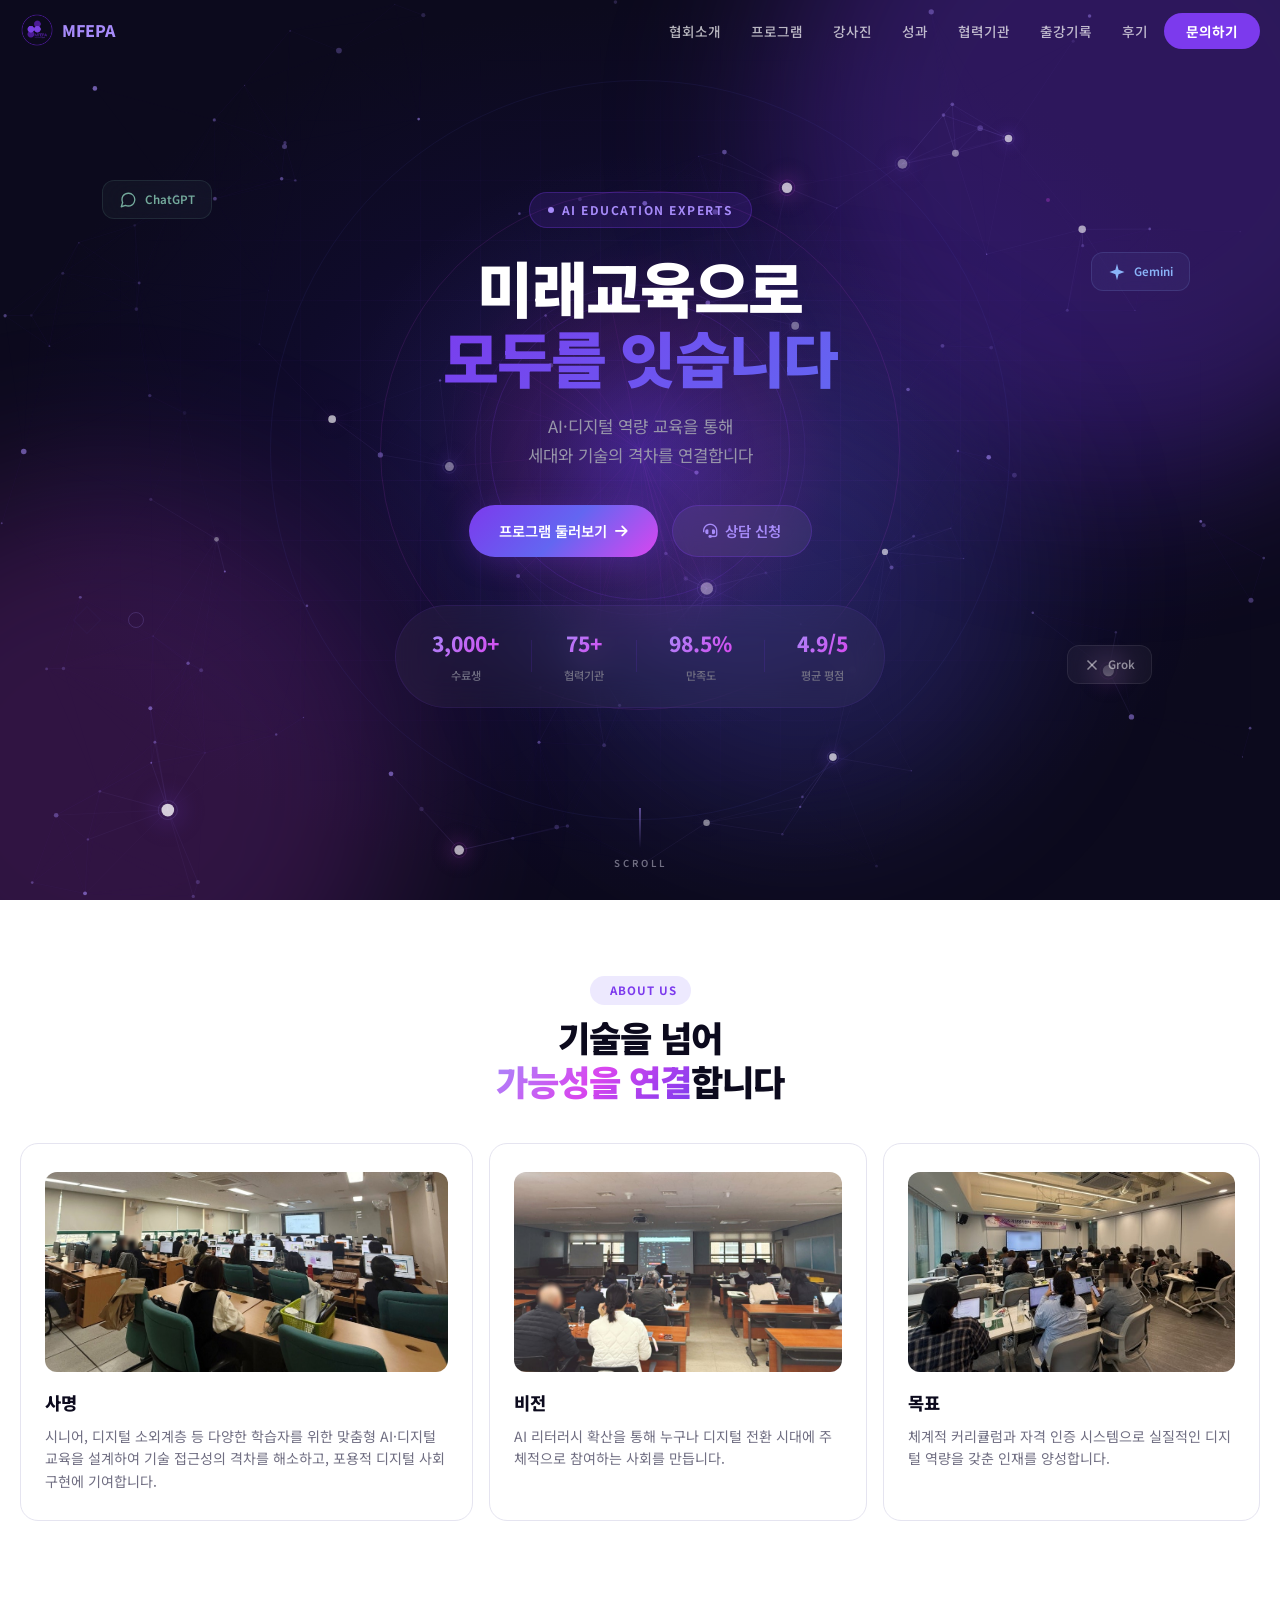
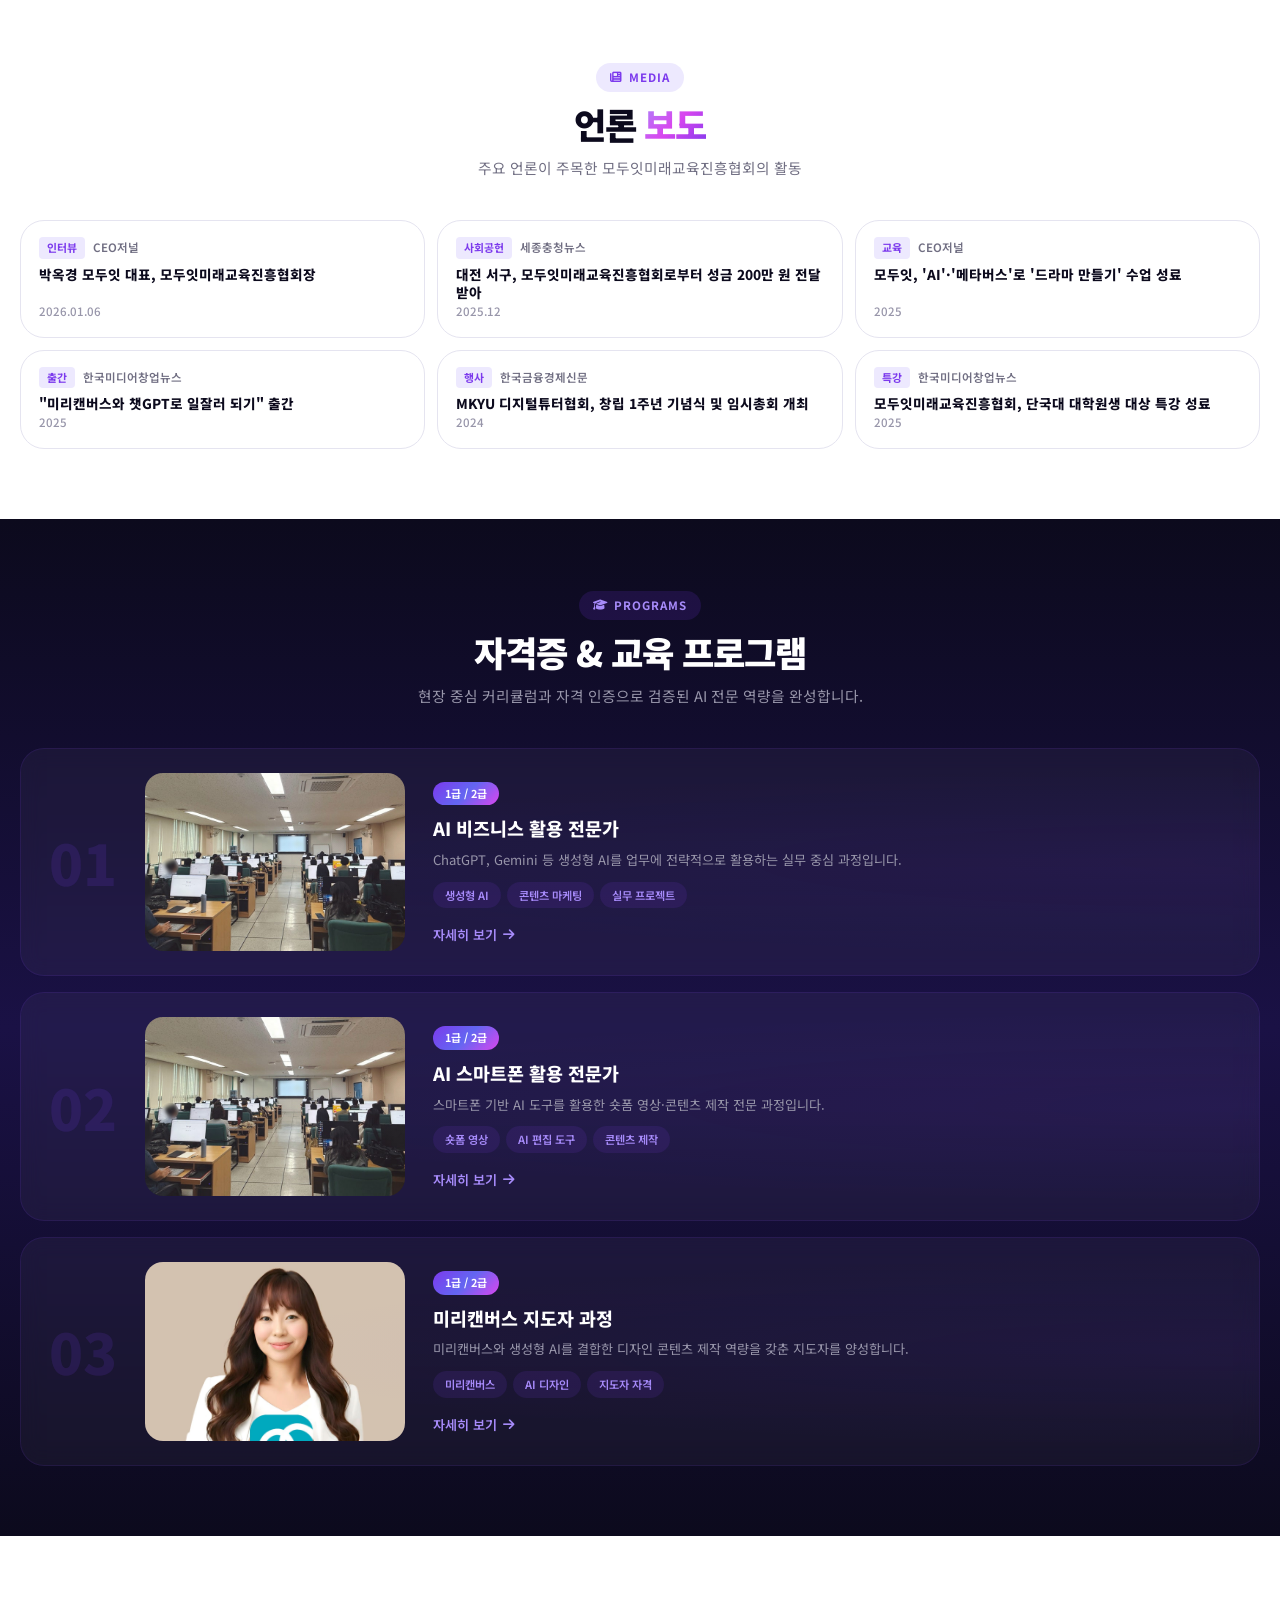
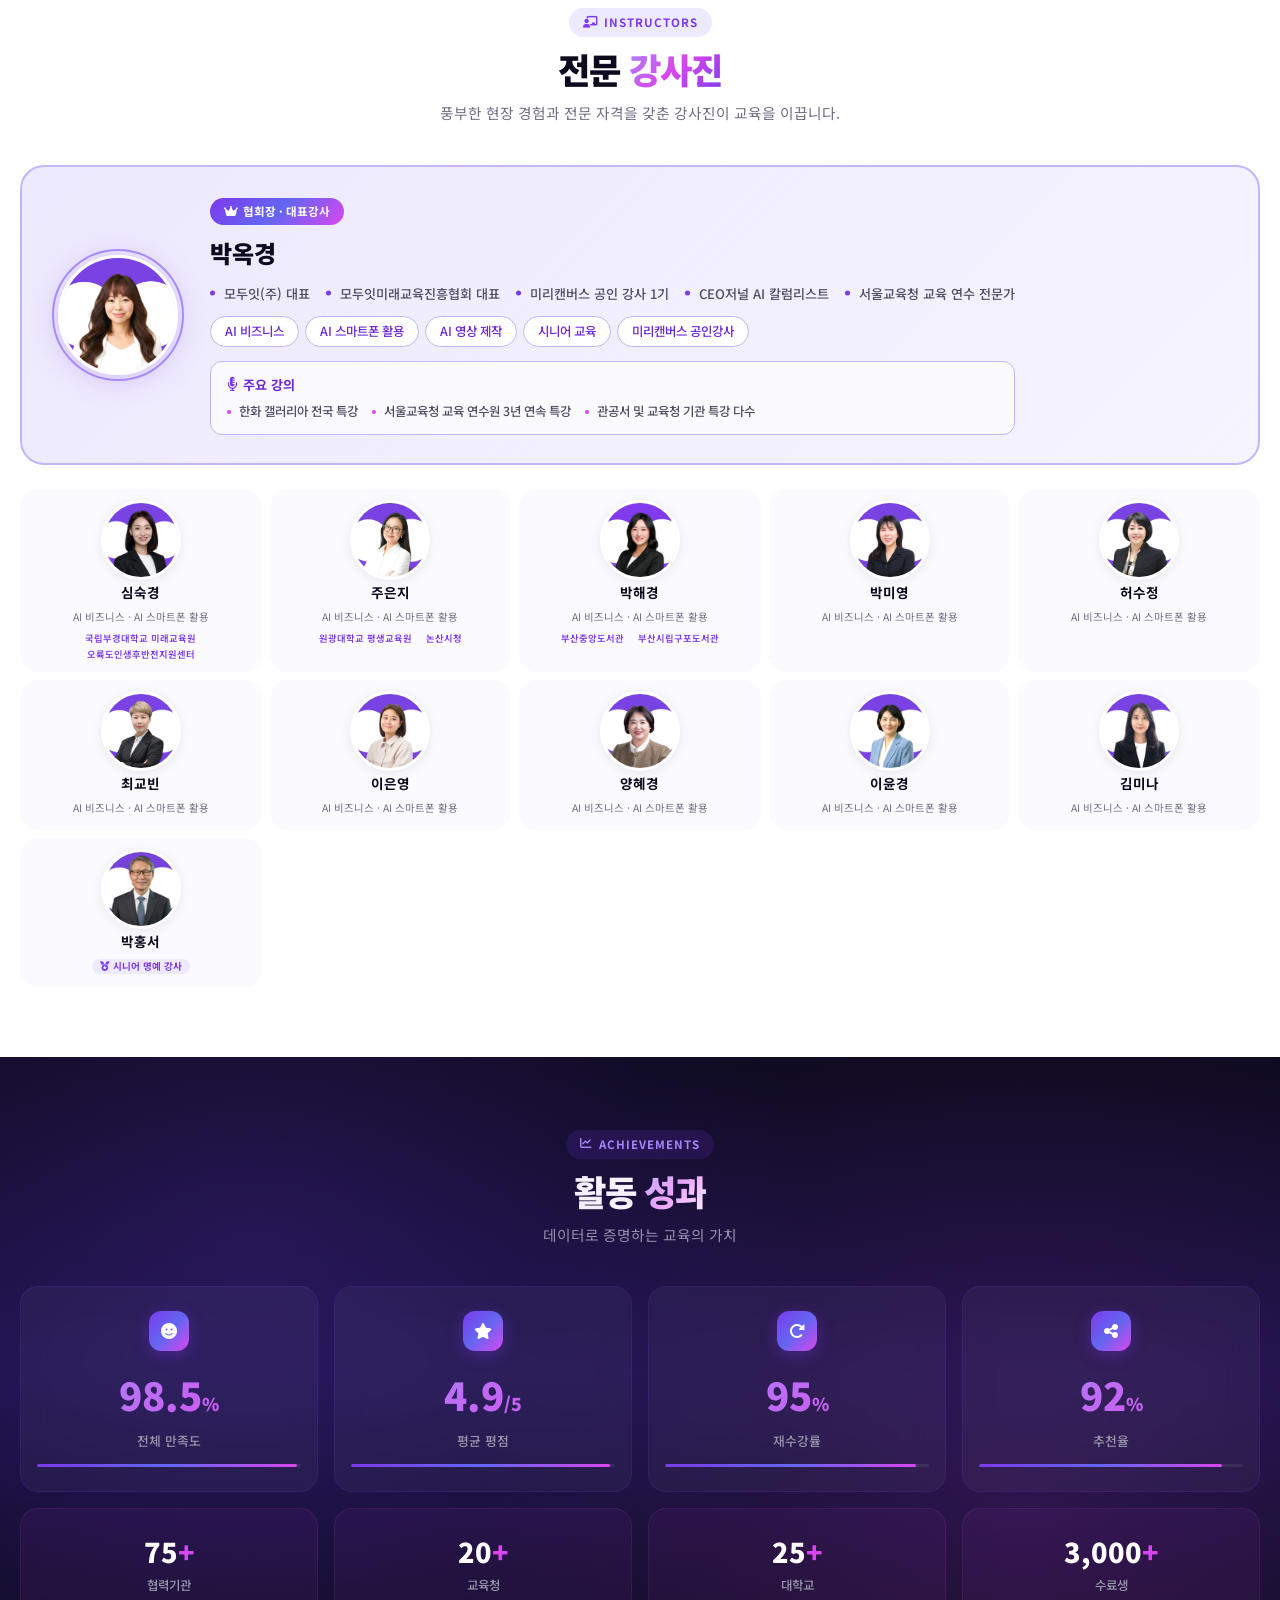
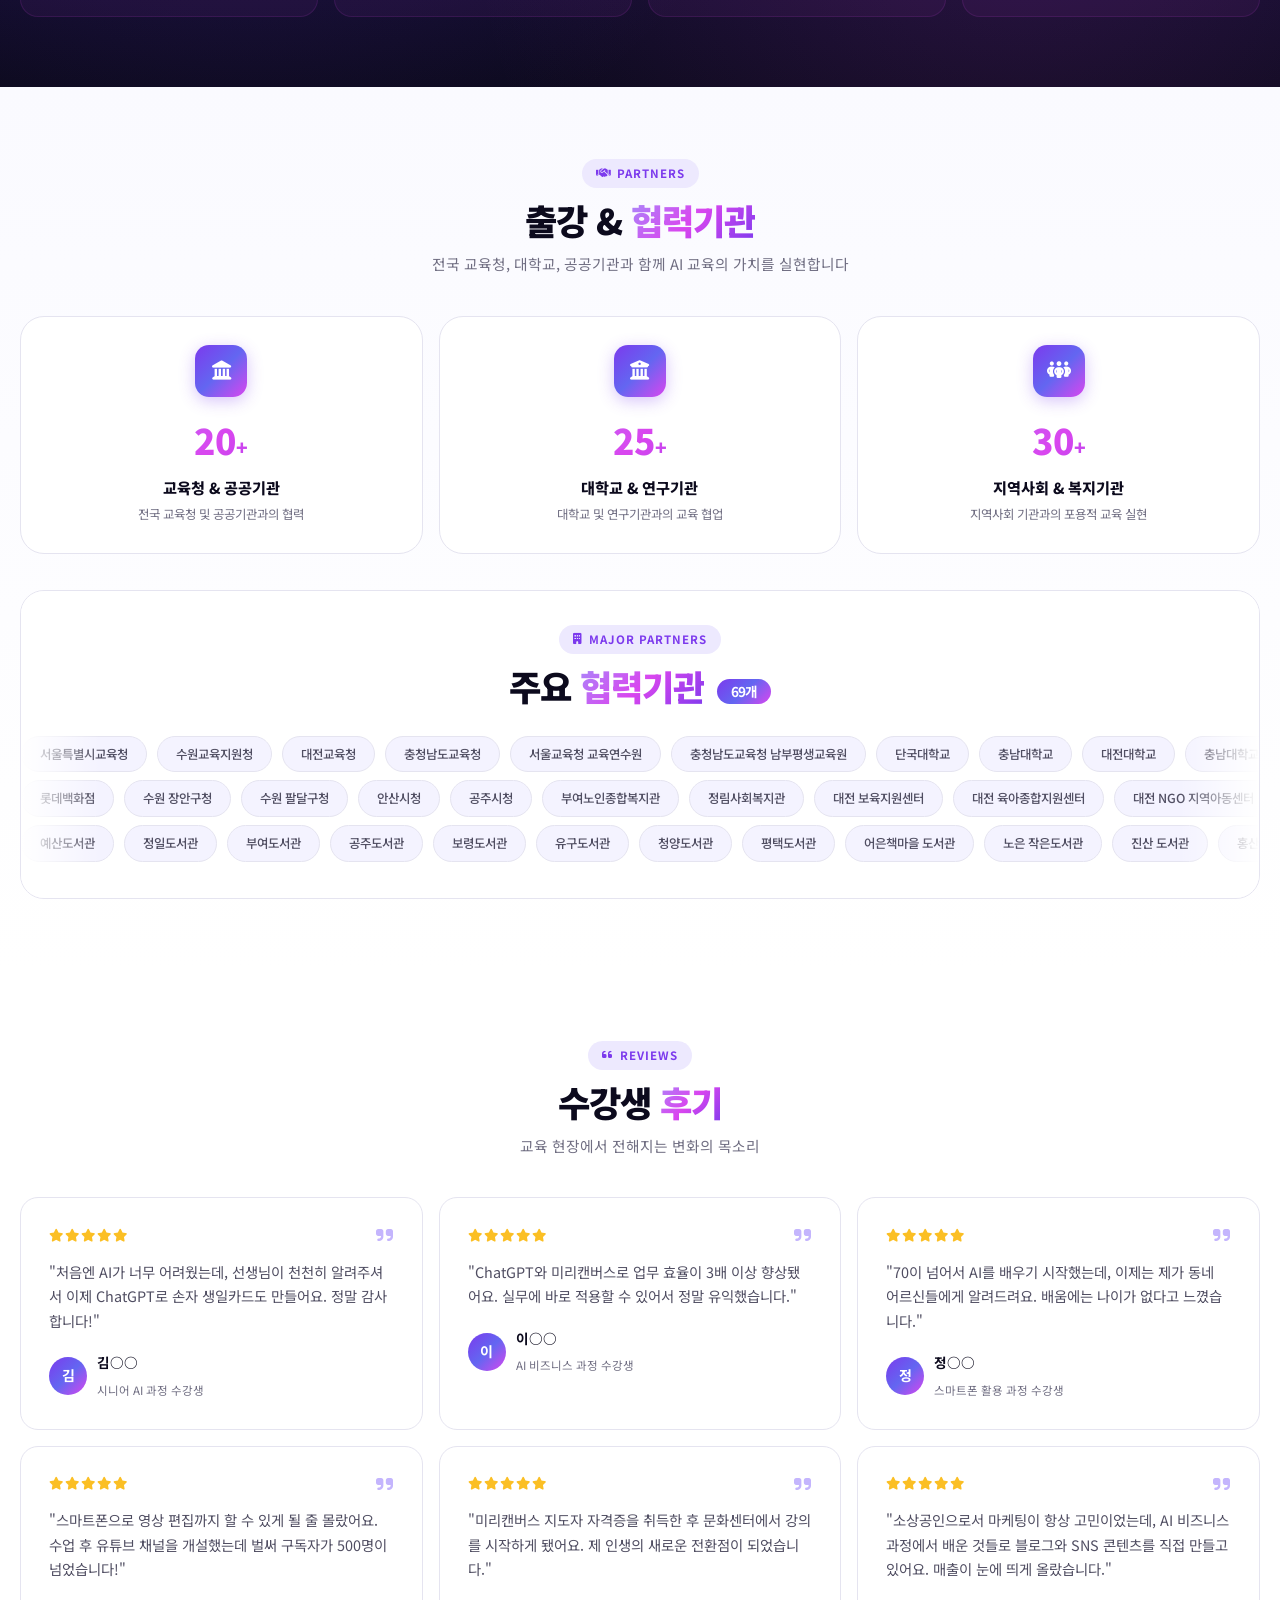
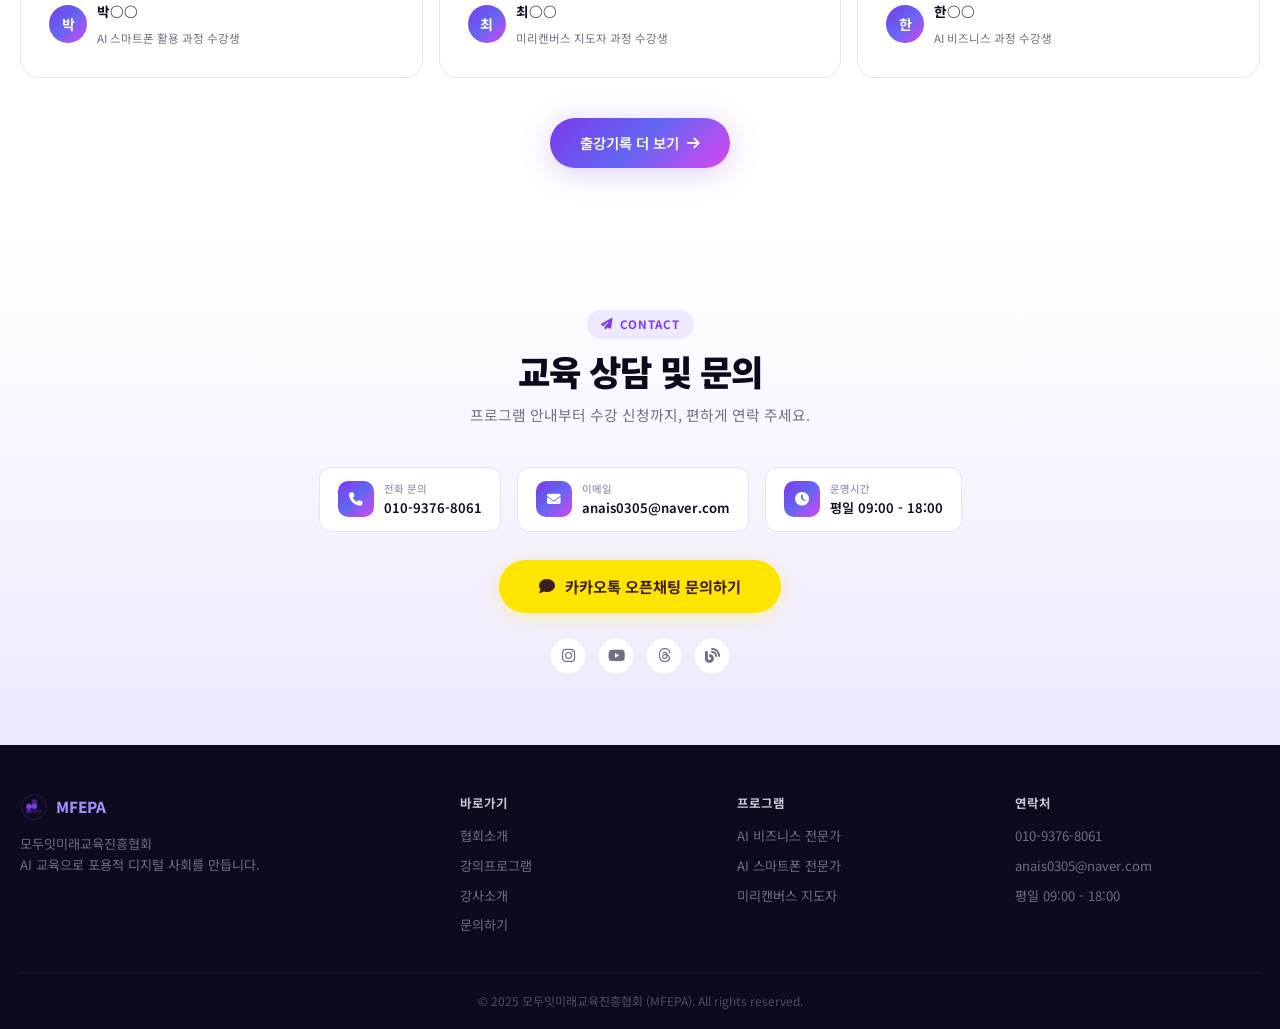
==== index.html @ be922ef5 "미리캔버스 지도자 과정 이미지를 기존 사진으로 복원 Co-Authored-By: Claude Opus 4.6 <noreply@anthropic.com>" ====
<!DOCTYPE html>
<html lang="ko">
<head>
  <meta charset="UTF-8">
  <meta name="viewport" content="width=device-width, initial-scale=1.0">
  <title>모두잇미래교육진흥협회 | MFEPA</title>
  <meta name="description" content="모두잇미래교육진흥협회 - AI·디지털 교육으로 세대 간 기술 격차를 해소하고 포용적 미래 사회를 만듭니다">
  <link rel="preconnect" href="https://fonts.googleapis.com">
  <link rel="preconnect" href="https://fonts.gstatic.com" crossorigin>
  <link href="https://fonts.googleapis.com/css2?family=Noto+Sans+KR:wght@300;400;500;600;700;800;900&display=swap" rel="stylesheet">
  <link rel="stylesheet" href="https://cdnjs.cloudflare.com/ajax/libs/font-awesome/6.5.1/css/all.min.css">
  <link rel="stylesheet" href="style.css?v=20260407">
</head>
<body>

  <!-- Floating Particles Background -->
  <canvas id="particles" class="particles-canvas"></canvas>

  <!-- Navigation -->
  <nav class="nav" id="nav">
    <div class="nav-container">
      <a href="/" class="nav-logo">
        <img src="images/logo.png" alt="MFEPA 로고">
        <span class="nav-brand">MFEPA</span>
      </a>
      <button class="nav-toggle" id="navToggle" aria-label="메뉴 열기">
        <span></span><span></span><span></span>
      </button>
      <ul class="nav-links" id="navLinks">
        <li><a href="#about">협회소개</a></li>
        <li><a href="#programs">프로그램</a></li>
        <li><a href="#instructors">강사진</a></li>
        <li><a href="#stats">성과</a></li>
        <li><a href="#partners">협력기관</a></li>
        <li><a href="https://blog.naver.com/sujung_world" target="_blank" rel="noopener">출강기록</a></li>
        <li><a href="#testimonials">후기</a></li>
        <li><a href="#contact" class="nav-cta">문의하기</a></li>
      </ul>
    </div>
  </nav>

  <!-- Hero Section - Immersive Full Screen -->
  <section class="hero" id="hero">
    <canvas id="heroCanvas" class="hero-canvas"></canvas>
    <div class="hero-bg-effects">
      <div class="hero-orb hero-orb-1"></div>
      <div class="hero-orb hero-orb-2"></div>
      <div class="hero-orb hero-orb-3"></div>
      <div class="hero-grid-lines"></div>
    </div>
    <!-- Animated Rings -->
    <div class="hero-rings">
      <div class="hero-ring ring-1"></div>
      <div class="hero-ring ring-2"></div>
      <div class="hero-ring ring-3"></div>
    </div>
    <!-- Mouse Glow Follower -->
    <div class="hero-mouse-glow" id="heroMouseGlow"></div>

    <!-- Floating AI Brand Badges -->
    <div class="ai-badge afb-chatgpt">
      <svg viewBox="0 0 24 24" width="18" height="18" fill="none" stroke="currentColor" stroke-width="1.8" stroke-linecap="round" stroke-linejoin="round"><path d="M21 11.5a8.38 8.38 0 0 1-.9 3.8 8.5 8.5 0 0 1-7.6 4.7 8.38 8.38 0 0 1-3.8-.9L3 21l1.9-5.7a8.38 8.38 0 0 1-.9-3.8 8.5 8.5 0 0 1 4.7-7.6 8.38 8.38 0 0 1 3.8-.9h.5a8.48 8.48 0 0 1 8 8v.5z"/></svg>
      <span>ChatGPT</span>
    </div>
    <div class="ai-badge afb-gemini">
      <svg viewBox="0 0 24 24" width="18" height="18" fill="currentColor"><path d="M12 1L14.1 8.9L22 12L14.1 15.1L12 23L9.9 15.1L2 12L9.9 8.9Z"/></svg>
      <span>Gemini</span>
    </div>
    <div class="ai-badge afb-grok">
      <svg viewBox="0 0 24 24" width="16" height="16" fill="none" stroke="currentColor" stroke-width="2.5" stroke-linecap="round"><line x1="18" y1="6" x2="6" y2="18"/><line x1="6" y1="6" x2="18" y2="18"/></svg>
      <span>Grok</span>
    </div>

    <!-- Subtle Geometric Accents -->
    <div class="geo-accent geo-1"></div>
    <div class="geo-accent geo-2"></div>
    <div class="geo-accent geo-3"></div>
    <div class="geo-accent geo-4"></div>

    <!-- Central Glow Behind Text -->
    <div class="hero-center-glow"></div>

    <div class="hero-center">
      <div class="hero-chip">
        <span class="hero-chip-dot"></span>
        <span>AI Education Experts</span>
      </div>
      <h1 class="hero-title">
        <span class="hero-title-line">미래교육으로</span>
        <span class="hero-title-line hero-title-gradient">모두를 잇습니다</span>
      </h1>
      <p class="hero-desc">
        AI·디지털 역량 교육을 통해<br>
        세대와 기술의 격차를 연결합니다
      </p>
      <div class="hero-actions">
        <a href="#programs" class="btn btn-glow">
          <span>프로그램 둘러보기</span>
          <i class="fas fa-arrow-right"></i>
        </a>
        <a href="#contact" class="btn btn-glass-hero">
          <i class="fas fa-headset"></i>
          <span>상담 신청</span>
        </a>
      </div>
      <!-- Inline Stats -->
      <div class="hero-inline-stats">
        <div class="hero-stat">
          <strong>3,000+</strong>
          <span>수료생</span>
        </div>
        <div class="hero-stat-divider"></div>
        <div class="hero-stat">
          <strong>75+</strong>
          <span>협력기관</span>
        </div>
        <div class="hero-stat-divider"></div>
        <div class="hero-stat">
          <strong>98.5%</strong>
          <span>만족도</span>
        </div>
        <div class="hero-stat-divider"></div>
        <div class="hero-stat">
          <strong>4.9/5</strong>
          <span>평균 평점</span>
        </div>
      </div>
    </div>

    <!-- Scroll Indicator -->
    <div class="hero-scroll-indicator">
      <div class="scroll-line"></div>
      <span>Scroll</span>
    </div>
  </section>

  <!-- About Section - Bento Grid -->
  <section class="section" id="about">
    <div class="container">
      <div class="section-header">
        <span class="section-chip"><i class="fas fa-sparkles"></i> About Us</span>
        <h2 class="section-title">기술을 넘어<br><span class="gradient-text">가능성을 연결</span>합니다</h2>
      </div>
      <div class="bento-grid">
        <div class="bento-card bento-large">
          <div class="bento-glow"></div>
          <div class="bento-card-img">
            <img src="images/강의사진1.jpg" alt="사명">
          </div>
          <h3>사명</h3>
          <p>시니어, 디지털 소외계층 등 다양한 학습자를 위한 맞춤형 AI·디지털 교육을 설계하여 기술 접근성의 격차를 해소하고, 포용적 디지털 사회 구현에 기여합니다.</p>
        </div>
        <div class="bento-card">
          <div class="bento-glow"></div>
          <div class="bento-card-img">
            <img src="images/강의사진4.jpg" alt="비전">
          </div>
          <h3>비전</h3>
          <p>AI 리터러시 확산을 통해 누구나 디지털 전환 시대에 주체적으로 참여하는 사회를 만듭니다.</p>
        </div>
        <div class="bento-card">
          <div class="bento-glow"></div>
          <div class="bento-card-img">
            <img src="images/강의사진5.jpg" alt="목표">
          </div>
          <h3>목표</h3>
          <p>체계적 커리큘럼과 자격 인증 시스템으로 실질적인 디지털 역량을 갖춘 인재를 양성합니다.</p>
        </div>
      </div>
    </div>
  </section>

  <!-- Press / Media Section -->
  <section class="section section-press" id="press">
    <div class="container">
      <div class="section-header">
        <span class="section-chip"><i class="fas fa-newspaper"></i> Media</span>
        <h2 class="section-title">언론 <span class="gradient-text">보도</span></h2>
        <p class="section-subtitle">주요 언론이 주목한 모두잇미래교육진흥협회의 활동</p>
      </div>
      <div class="press-grid">
        <a href="https://www.ceojhn.com/news/articleView.html?idxno=9215" target="_blank" rel="noopener" class="press-card">
          <div class="press-source"><span class="press-badge">인터뷰</span> CEO저널</div>
          <h4>박옥경 모두잇 대표, 모두잇미래교육진흥협회장</h4>
          <p>"AI·디지털 교육이라면 '모두잇'... 기술은 차별하는 벽이 아니라, 더 높은 곳으로 올라가는 사다리"</p>
          <span class="press-date">2026.01.06</span>
        </a>
        <a href="https://www.sj-ccnews.com/news/articleView.html?idxno=55211" target="_blank" rel="noopener" class="press-card">
          <div class="press-source"><span class="press-badge">사회공헌</span> 세종충청뉴스</div>
          <h4>대전 서구, 모두잇미래교육진흥협회로부터 성금 200만 원 전달받아</h4>
          <p>지역사회 나눔 실천과 교육 기관의 사회적 책임을 보여주는 기부 활동</p>
          <span class="press-date">2025.12</span>
        </a>
        <a href="https://www.ceojhn.com/news/articleView.html?idxno=8802" target="_blank" rel="noopener" class="press-card">
          <div class="press-source"><span class="press-badge">교육</span> CEO저널</div>
          <h4>모두잇, 'AI'·'메타버스'로 '드라마 만들기' 수업 성료</h4>
          <p>AI와 메타버스 기술을 활용한 창의적 교육 프로그램 운영 사례</p>
          <span class="press-date">2025</span>
        </a>
        <a href="http://www.kmedia-news.com/news/articleView.html?idxno=9332" target="_blank" rel="noopener" class="press-card">
          <div class="press-source"><span class="press-badge">출간</span> 한국미디어창업뉴스</div>
          <h4>"미리캔버스와 챗GPT로 일잘러 되기" 출간</h4>
          <p>실무 중심 AI 활용서 출간으로 교육 콘텐츠 전문성 입증</p>
          <span class="press-date">2025</span>
        </a>
        <a href="https://www.kfenews.co.kr/news/articleView.html?idxno=608480" target="_blank" rel="noopener" class="press-card">
          <div class="press-source"><span class="press-badge">행사</span> 한국금융경제신문</div>
          <h4>MKYU 디지털튜터협회, 창립 1주년 기념식 및 임시총회 개최</h4>
          <p>디지털 교육 생태계 확대를 위한 협회 간 연대와 성장</p>
          <span class="press-date">2024</span>
        </a>
        <a href="http://www.kmedia-news.com/news/articleView.html?idxno=9331" target="_blank" rel="noopener" class="press-card">
          <div class="press-source"><span class="press-badge">특강</span> 한국미디어창업뉴스</div>
          <h4>모두잇미래교육진흥협회, 단국대 대학원생 대상 특강 성료</h4>
          <p>메타버스와 4차 산업혁명 교육 주제로 대학 기관 연계 특강 진행</p>
          <span class="press-date">2025</span>
        </a>
      </div>
    </div>
  </section>

  <!-- Programs Section - Horizontal Scroll Cards -->
  <section class="section section-gradient" id="programs">
    <div class="container">
      <div class="section-header section-header-light">
        <span class="section-chip section-chip-light"><i class="fas fa-graduation-cap"></i> Programs</span>
        <h2 class="section-title">자격증 & 교육 프로그램</h2>
        <p class="section-subtitle">현장 중심 커리큘럼과 자격 인증으로 검증된 AI 전문 역량을 완성합니다.</p>
      </div>
      <div class="programs-showcase">

        <div class="program-card-v2">
          <div class="program-card-bg"></div>
          <div class="program-number">01</div>
          <div class="program-img">
            <img src="images/강의사진6.jpg" alt="AI 비즈니스 활용 전문가">
          </div>
          <div class="program-body">
            <div class="program-level">1급 / 2급</div>
            <h3>AI 비즈니스 활용 전문가</h3>
            <p>ChatGPT, Gemini 등 생성형 AI를 업무에 전략적으로 활용하는 실무 중심 과정입니다.</p>
            <ul class="program-tags">
              <li>생성형 AI</li>
              <li>콘텐츠 마케팅</li>
              <li>실무 프로젝트</li>
            </ul>
            <a href="https://blog.naver.com/sujung_world/223932309503" target="_blank" rel="noopener" class="program-link">자세히 보기 <i class="fas fa-arrow-right"></i></a>
          </div>
        </div>

        <div class="program-card-v2">
          <div class="program-card-bg"></div>
          <div class="program-number">02</div>
          <div class="program-img">
            <img src="images/강의사진6.jpg" alt="AI 스마트폰 활용 전문가">
          </div>
          <div class="program-body">
            <div class="program-level">1급 / 2급</div>
            <h3>AI 스마트폰 활용 전문가</h3>
            <p>스마트폰 기반 AI 도구를 활용한 숏폼 영상·콘텐츠 제작 전문 과정입니다.</p>
            <ul class="program-tags">
              <li>숏폼 영상</li>
              <li>AI 편집 도구</li>
              <li>콘텐츠 제작</li>
            </ul>
            <a href="https://blog.naver.com/sujung_world/223973718742" target="_blank" rel="noopener" class="program-link">자세히 보기 <i class="fas fa-arrow-right"></i></a>
          </div>
        </div>

        <div class="program-card-v2">
          <div class="program-card-bg"></div>
          <div class="program-number">03</div>
          <div class="program-img">
            <img src="images/program-miricanvas.jpeg" alt="미리캔버스 지도자 과정">
          </div>
          <div class="program-body">
            <div class="program-level">1급 / 2급</div>
            <h3>미리캔버스 지도자 과정</h3>
            <p>미리캔버스와 생성형 AI를 결합한 디자인 콘텐츠 제작 역량을 갖춘 지도자를 양성합니다.</p>
            <ul class="program-tags">
              <li>미리캔버스</li>
              <li>AI 디자인</li>
              <li>지도자 자격</li>
            </ul>
            <a href="https://blog.naver.com/sujung_world/224075996224" target="_blank" rel="noopener" class="program-link">자세히 보기 <i class="fas fa-arrow-right"></i></a>
          </div>
        </div>

      </div>
    </div>
  </section>

  <!-- Instructors Section - Modern Grid with Featured Leader -->
  <section class="section" id="instructors">
    <div class="container">
      <div class="section-header">
        <span class="section-chip"><i class="fas fa-chalkboard-user"></i> Instructors</span>
        <h2 class="section-title">전문 <span class="gradient-text">강사진</span></h2>
        <p class="section-subtitle">풍부한 현장 경험과 전문 자격을 갖춘 강사진이 교육을 이끕니다.</p>
      </div>

      <!-- Featured Instructor -->
      <div class="instructor-hero">
        <div class="instructor-hero-image">
          <img src="images/park-okkyung.png" alt="박옥경">
          <div class="instructor-hero-ring"></div>
        </div>
        <div class="instructor-hero-info">
          <span class="instructor-hero-badge"><i class="fas fa-crown"></i> 협회장 · 대표강사</span>
          <h3>박옥경</h3>
          <ul class="instructor-hero-career">
            <li>모두잇(주) 대표</li>
            <li>모두잇미래교육진흥협회 대표</li>
            <li>미리캔버스 공인 강사 1기</li>
            <li>CEO저널 AI 칼럼리스트</li>
            <li>서울교육청 교육 연수 전문가</li>
          </ul>
          <div class="instructor-hero-tags">
            <span>AI 비즈니스</span>
            <span>AI 스마트폰 활용</span>
            <span>AI 영상 제작</span>
            <span>시니어 교육</span>
            <span>미리캔버스 공인강사</span>
          </div>
          <div class="instructor-hero-lectures">
            <h4><i class="fas fa-microphone-lines"></i> 주요 강의</h4>
            <ul>
              <li>한화 갤러리아 전국 특강</li>
              <li>서울교육청 교육 연수원 3년 연속 특강</li>
              <li>관공서 및 교육청 기관 특강 다수</li>
            </ul>
          </div>
        </div>
      </div>

      <!-- Instructor Grid -->
      <div class="instructors-grid-v2">
        <div class="instructor-card-v2">
          <img src="images/shim-sukkyung.png" alt="심숙경">
          <div class="instructor-card-info">
            <h4>심숙경</h4>
            <span>AI 비즈니스 · AI 스마트폰 활용</span>
            <div class="instructor-venues">
              <span>국립부경대학교 미래교육원</span>
              <span>오륙도인생후반전지원센터</span>
            </div>
          </div>
        </div>
        <div class="instructor-card-v2">
          <img src="images/joo-eunji.png" alt="주은지">
          <div class="instructor-card-info">
            <h4>주은지</h4>
            <span>AI 비즈니스 · AI 스마트폰 활용</span>
            <div class="instructor-venues">
              <span>원광대학교 평생교육원</span>
              <span>논산시청</span>
            </div>
          </div>
        </div>
        <div class="instructor-card-v2">
          <img src="images/park-haekyung.png" alt="박해경">
          <div class="instructor-card-info">
            <h4>박해경</h4>
            <span>AI 비즈니스 · AI 스마트폰 활용</span>
            <div class="instructor-venues">
              <span>부산중앙도서관</span>
              <span>부산시립구포도서관</span>
            </div>
          </div>
        </div>
        <div class="instructor-card-v2">
          <img src="images/park-miyoung.png" alt="박미영">
          <div class="instructor-card-info">
            <h4>박미영</h4>
            <span>AI 비즈니스 · AI 스마트폰 활용</span>
          </div>
        </div>
        <div class="instructor-card-v2">
          <img src="images/heo-sujeong.png" alt="허수정">
          <div class="instructor-card-info">
            <h4>허수정</h4>
            <span>AI 비즈니스 · AI 스마트폰 활용</span>
          </div>
        </div>
        <div class="instructor-card-v2">
          <img src="images/choi-kyobin.png" alt="최교빈">
          <div class="instructor-card-info">
            <h4>최교빈</h4>
            <span>AI 비즈니스 · AI 스마트폰 활용</span>
          </div>
        </div>
        <div class="instructor-card-v2">
          <img src="images/lee-eunyoung.png" alt="이은영">
          <div class="instructor-card-info">
            <h4>이은영</h4>
            <span>AI 비즈니스 · AI 스마트폰 활용</span>
          </div>
        </div>
        <div class="instructor-card-v2">
          <img src="images/yang-hyekyung.png" alt="양혜경">
          <div class="instructor-card-info">
            <h4>양혜경</h4>
            <span>AI 비즈니스 · AI 스마트폰 활용</span>
          </div>
        </div>
        <div class="instructor-card-v2">
          <img src="images/lee-yunkyung.png" alt="이윤경">
          <div class="instructor-card-info">
            <h4>이윤경</h4>
            <span>AI 비즈니스 · AI 스마트폰 활용</span>
          </div>
        </div>
        <div class="instructor-card-v2">
          <img src="images/kim-mina.png" alt="김미나">
          <div class="instructor-card-info">
            <h4>김미나</h4>
            <span>AI 비즈니스 · AI 스마트폰 활용</span>
          </div>
        </div>
        <div class="instructor-card-v2">
          <img src="images/박홍서.png" alt="박홍서">
          <div class="instructor-card-info">
            <h4>박홍서</h4>
            <span class="instructor-senior-badge"><i class="fas fa-medal"></i> 시니어 명예 강사</span>
          </div>
        </div>
      </div>
    </div>
  </section>

  <!-- Stats Section - Glowing Dashboard -->
  <section class="section section-stats" id="stats">
    <div class="stats-bg-pattern"></div>
    <div class="container">
      <div class="section-header section-header-light">
        <span class="section-chip section-chip-light"><i class="fas fa-chart-line"></i> Achievements</span>
        <h2 class="section-title">활동 <span class="gradient-text-light">성과</span></h2>
        <p class="section-subtitle">데이터로 증명하는 교육의 가치</p>
      </div>
      <div class="stats-dashboard">
        <div class="stats-row">
          <div class="stat-glass">
            <div class="stat-icon-bg"><i class="fas fa-face-smile"></i></div>
            <div class="stat-value">98.5<span>%</span></div>
            <div class="stat-name">전체 만족도</div>
            <div class="stat-bar"><div class="stat-bar-fill" style="width:98.5%"></div></div>
          </div>
          <div class="stat-glass">
            <div class="stat-icon-bg"><i class="fas fa-star"></i></div>
            <div class="stat-value">4.9<span>/5</span></div>
            <div class="stat-name">평균 평점</div>
            <div class="stat-bar"><div class="stat-bar-fill" style="width:98%"></div></div>
          </div>
          <div class="stat-glass">
            <div class="stat-icon-bg"><i class="fas fa-rotate-right"></i></div>
            <div class="stat-value">95<span>%</span></div>
            <div class="stat-name">재수강률</div>
            <div class="stat-bar"><div class="stat-bar-fill" style="width:95%"></div></div>
          </div>
          <div class="stat-glass">
            <div class="stat-icon-bg"><i class="fas fa-share-nodes"></i></div>
            <div class="stat-value">92<span>%</span></div>
            <div class="stat-name">추천율</div>
            <div class="stat-bar"><div class="stat-bar-fill" style="width:92%"></div></div>
          </div>
        </div>
        <div class="partners-row">
          <div class="partner-glass">
            <div class="partner-num">75<span>+</span></div>
            <div class="partner-name">협력기관</div>
          </div>
          <div class="partner-glass">
            <div class="partner-num">20<span>+</span></div>
            <div class="partner-name">교육청</div>
          </div>
          <div class="partner-glass">
            <div class="partner-num">25<span>+</span></div>
            <div class="partner-name">대학교</div>
          </div>
          <div class="partner-glass">
            <div class="partner-num">3,000<span>+</span></div>
            <div class="partner-name">수료생</div>
          </div>
        </div>
      </div>
    </div>
  </section>

  <!-- Partners Section - 출강 & 협력기관 -->
  <section class="section section-partners" id="partners">
    <div class="container">
      <div class="section-header">
        <span class="section-chip"><i class="fas fa-handshake"></i> Partners</span>
        <h2 class="section-title">출강 & <span class="gradient-text">협력기관</span></h2>
        <p class="section-subtitle">전국 교육청, 대학교, 공공기관과 함께 AI 교육의 가치를 실현합니다</p>
      </div>

      <!-- Partner Categories -->
      <div class="partner-categories">
        <div class="partner-category-card">
          <div class="partner-category-icon"><i class="fas fa-landmark"></i></div>
          <div class="partner-category-num">20<span>+</span></div>
          <h4>교육청 & 공공기관</h4>
          <p>전국 교육청 및 공공기관과의 협력</p>
        </div>
        <div class="partner-category-card">
          <div class="partner-category-icon"><i class="fas fa-university"></i></div>
          <div class="partner-category-num">25<span>+</span></div>
          <h4>대학교 & 연구기관</h4>
          <p>대학교 및 연구기관과의 교육 협업</p>
        </div>
        <div class="partner-category-card">
          <div class="partner-category-icon"><i class="fas fa-people-group"></i></div>
          <div class="partner-category-num">30<span>+</span></div>
          <h4>지역사회 & 복지기관</h4>
          <p>지역사회 기관과의 포용적 교육 실현</p>
        </div>
      </div>

      <!-- Partner Marquee -->
      <div class="partner-marquee-wrapper">
        <div class="section-header" style="margin-bottom: 24px;">
          <span class="section-chip"><i class="fas fa-building"></i> Major Partners</span>
          <h2 class="section-title">주요 <span class="gradient-text">협력기관</span> <span class="partner-count">69개</span></h2>
        </div>
        <!-- Row 1: Left to Right -->
        <div class="partner-marquee">
          <div class="partner-marquee-track">
            <span class="partner-tag">서울특별시교육청</span>
            <span class="partner-tag">수원교육지원청</span>
            <span class="partner-tag">대전교육청</span>
            <span class="partner-tag">충청남도교육청</span>
            <span class="partner-tag">서울교육청 교육연수원</span>
            <span class="partner-tag">충청남도교육청 남부평생교육원</span>
            <span class="partner-tag">단국대학교</span>
            <span class="partner-tag">충남대학교</span>
            <span class="partner-tag">대전대학교</span>
            <span class="partner-tag">충남대학교 소프트웨어 사업단</span>
            <span class="partner-tag">충남대학교 평생교육원</span>
            <span class="partner-tag">KDI 한국개발연구원</span>
            <span class="partner-tag">충북자치연수원</span>
            <span class="partner-tag">국민권익위원회 청렴연수원</span>
            <span class="partner-tag">한국능률협회</span>
            <span class="partner-tag">신용보증재단</span>
            <span class="partner-tag">경기지식재산센터</span>
            <span class="partner-tag">대전 선거관리위원회</span>
            <span class="partner-tag">농협중앙회</span>
            <span class="partner-tag">남양주농업기술센터</span>
            <span class="partner-tag">남대전농협</span>
            <span class="partner-tag">대한장애인체육회</span>
            <span class="partner-tag">한화 갤러리아</span>
            <!-- duplicate for seamless loop -->
            <span class="partner-tag">서울특별시교육청</span>
            <span class="partner-tag">수원교육지원청</span>
            <span class="partner-tag">대전교육청</span>
            <span class="partner-tag">충청남도교육청</span>
            <span class="partner-tag">서울교육청 교육연수원</span>
            <span class="partner-tag">충청남도교육청 남부평생교육원</span>
            <span class="partner-tag">단국대학교</span>
            <span class="partner-tag">충남대학교</span>
            <span class="partner-tag">대전대학교</span>
            <span class="partner-tag">충남대학교 소프트웨어 사업단</span>
            <span class="partner-tag">충남대학교 평생교육원</span>
            <span class="partner-tag">KDI 한국개발연구원</span>
            <span class="partner-tag">충북자치연수원</span>
            <span class="partner-tag">국민권익위원회 청렴연수원</span>
            <span class="partner-tag">한국능률협회</span>
            <span class="partner-tag">신용보증재단</span>
            <span class="partner-tag">경기지식재산센터</span>
            <span class="partner-tag">대전 선거관리위원회</span>
            <span class="partner-tag">농협중앙회</span>
            <span class="partner-tag">남양주농업기술센터</span>
            <span class="partner-tag">남대전농협</span>
            <span class="partner-tag">대한장애인체육회</span>
            <span class="partner-tag">한화 갤러리아</span>
          </div>
        </div>
        <!-- Row 2: Right to Left -->
        <div class="partner-marquee partner-marquee-reverse">
          <div class="partner-marquee-track">
            <span class="partner-tag">롯데백화점</span>
            <span class="partner-tag">수원 장안구청</span>
            <span class="partner-tag">수원 팔달구청</span>
            <span class="partner-tag">안산시청</span>
            <span class="partner-tag">공주시청</span>
            <span class="partner-tag">부여노인종합복지관</span>
            <span class="partner-tag">정림사회복지관</span>
            <span class="partner-tag">대전 보육지원센터</span>
            <span class="partner-tag">대전 육아종합지원센터</span>
            <span class="partner-tag">대전 NGO 지역아동센터</span>
            <span class="partner-tag">부천시장애인부모회</span>
            <span class="partner-tag">청양군청소년방과후아카데미</span>
            <span class="partner-tag">유소년교육연구소</span>
            <span class="partner-tag">충청북도자원봉사센터</span>
            <span class="partner-tag">충북단재교육연수원</span>
            <span class="partner-tag">대전학생교육문화원</span>
            <span class="partner-tag">대전시민대학</span>
            <span class="partner-tag">충남인재육성진흥원</span>
            <span class="partner-tag">음성군 평생학습관</span>
            <span class="partner-tag">대전청년내일센터</span>
            <span class="partner-tag">대전일자리경제진흥원</span>
            <span class="partner-tag">대전 신용보증재단</span>
            <!-- duplicate for seamless loop -->
            <span class="partner-tag">롯데백화점</span>
            <span class="partner-tag">수원 장안구청</span>
            <span class="partner-tag">수원 팔달구청</span>
            <span class="partner-tag">안산시청</span>
            <span class="partner-tag">공주시청</span>
            <span class="partner-tag">부여노인종합복지관</span>
            <span class="partner-tag">정림사회복지관</span>
            <span class="partner-tag">대전 보육지원센터</span>
            <span class="partner-tag">대전 육아종합지원센터</span>
            <span class="partner-tag">대전 NGO 지역아동센터</span>
            <span class="partner-tag">부천시장애인부모회</span>
            <span class="partner-tag">청양군청소년방과후아카데미</span>
            <span class="partner-tag">유소년교육연구소</span>
            <span class="partner-tag">충청북도자원봉사센터</span>
            <span class="partner-tag">충북단재교육연수원</span>
            <span class="partner-tag">대전학생교육문화원</span>
            <span class="partner-tag">대전시민대학</span>
            <span class="partner-tag">충남인재육성진흥원</span>
            <span class="partner-tag">음성군 평생학습관</span>
            <span class="partner-tag">대전청년내일센터</span>
            <span class="partner-tag">대전일자리경제진흥원</span>
            <span class="partner-tag">대전 신용보증재단</span>
          </div>
        </div>
        <!-- Row 3: Left to Right (slower) -->
        <div class="partner-marquee partner-marquee-slow">
          <div class="partner-marquee-track">
            <span class="partner-tag">예산도서관</span>
            <span class="partner-tag">정일도서관</span>
            <span class="partner-tag">부여도서관</span>
            <span class="partner-tag">공주도서관</span>
            <span class="partner-tag">보령도서관</span>
            <span class="partner-tag">유구도서관</span>
            <span class="partner-tag">청양도서관</span>
            <span class="partner-tag">평택도서관</span>
            <span class="partner-tag">어은책마을 도서관</span>
            <span class="partner-tag">노은 작은도서관</span>
            <span class="partner-tag">진산 도서관</span>
            <span class="partner-tag">홍산중학교</span>
            <span class="partner-tag">함평 충현중학교</span>
            <span class="partner-tag">쌘뽈여자중학교</span>
            <span class="partner-tag">대전호수초등학교</span>
            <span class="partner-tag">(주)미리캔버스</span>
            <span class="partner-tag">롯데마트 대덕점</span>
            <span class="partner-tag">썬스퀘어 웰니스센터&amp;키친</span>
            <span class="partner-tag">모두익연구소</span>
            <span class="partner-tag">CEO저널</span>
            <span class="partner-tag">프로보에듀</span>
            <span class="partner-tag">제주환경교육네트워크</span>
            <span class="partner-tag">공간 CCC</span>
            <span class="partner-tag">지식 크레파스</span>
            <!-- duplicate for seamless loop -->
            <span class="partner-tag">예산도서관</span>
            <span class="partner-tag">정일도서관</span>
            <span class="partner-tag">부여도서관</span>
            <span class="partner-tag">공주도서관</span>
            <span class="partner-tag">보령도서관</span>
            <span class="partner-tag">유구도서관</span>
            <span class="partner-tag">청양도서관</span>
            <span class="partner-tag">평택도서관</span>
            <span class="partner-tag">어은책마을 도서관</span>
            <span class="partner-tag">노은 작은도서관</span>
            <span class="partner-tag">진산 도서관</span>
            <span class="partner-tag">홍산중학교</span>
            <span class="partner-tag">함평 충현중학교</span>
            <span class="partner-tag">쌘뽈여자중학교</span>
            <span class="partner-tag">대전호수초등학교</span>
            <span class="partner-tag">(주)미리캔버스</span>
            <span class="partner-tag">롯데마트 대덕점</span>
            <span class="partner-tag">썬스퀘어 웰니스센터&amp;키친</span>
            <span class="partner-tag">모두익연구소</span>
            <span class="partner-tag">CEO저널</span>
            <span class="partner-tag">프로보에듀</span>
            <span class="partner-tag">제주환경교육네트워크</span>
            <span class="partner-tag">공간 CCC</span>
            <span class="partner-tag">지식 크레파스</span>
          </div>
        </div>
      </div>
    </div>
  </section>

  <!-- Testimonials Section -->
  <section class="section" id="testimonials">
    <div class="container">
      <div class="section-header">
        <span class="section-chip"><i class="fas fa-quote-left"></i> Reviews</span>
        <h2 class="section-title">수강생 <span class="gradient-text">후기</span></h2>
        <p class="section-subtitle">교육 현장에서 전해지는 변화의 목소리</p>
      </div>
      <div class="testimonials-masonry">
        <div class="testimonial-glass">
          <div class="testimonial-top">
            <div class="testimonial-stars">
              <i class="fas fa-star"></i><i class="fas fa-star"></i><i class="fas fa-star"></i><i class="fas fa-star"></i><i class="fas fa-star"></i>
            </div>
            <i class="fas fa-quote-right testimonial-quote-icon"></i>
          </div>
          <blockquote>
            "처음엔 AI가 너무 어려웠는데, 선생님이 천천히 알려주셔서 이제 ChatGPT로 손자 생일카드도 만들어요. 정말 감사합니다!"
          </blockquote>
          <div class="testimonial-author">
            <div class="testimonial-avatar">김</div>
            <div>
              <strong>김○○</strong>
              <span>시니어 AI 과정 수강생</span>
            </div>
          </div>
        </div>

        <div class="testimonial-glass">
          <div class="testimonial-top">
            <div class="testimonial-stars">
              <i class="fas fa-star"></i><i class="fas fa-star"></i><i class="fas fa-star"></i><i class="fas fa-star"></i><i class="fas fa-star"></i>
            </div>
            <i class="fas fa-quote-right testimonial-quote-icon"></i>
          </div>
          <blockquote>
            "ChatGPT와 미리캔버스로 업무 효율이 3배 이상 향상됐어요. 실무에 바로 적용할 수 있어서 정말 유익했습니다."
          </blockquote>
          <div class="testimonial-author">
            <div class="testimonial-avatar">이</div>
            <div>
              <strong>이○○</strong>
              <span>AI 비즈니스 과정 수강생</span>
            </div>
          </div>
        </div>

        <div class="testimonial-glass">
          <div class="testimonial-top">
            <div class="testimonial-stars">
              <i class="fas fa-star"></i><i class="fas fa-star"></i><i class="fas fa-star"></i><i class="fas fa-star"></i><i class="fas fa-star"></i>
            </div>
            <i class="fas fa-quote-right testimonial-quote-icon"></i>
          </div>
          <blockquote>
            "70이 넘어서 AI를 배우기 시작했는데, 이제는 제가 동네 어르신들에게 알려드려요. 배움에는 나이가 없다고 느꼈습니다."
          </blockquote>
          <div class="testimonial-author">
            <div class="testimonial-avatar">정</div>
            <div>
              <strong>정○○</strong>
              <span>스마트폰 활용 과정 수강생</span>
            </div>
          </div>
        </div>

        <div class="testimonial-glass">
          <div class="testimonial-top">
            <div class="testimonial-stars">
              <i class="fas fa-star"></i><i class="fas fa-star"></i><i class="fas fa-star"></i><i class="fas fa-star"></i><i class="fas fa-star"></i>
            </div>
            <i class="fas fa-quote-right testimonial-quote-icon"></i>
          </div>
          <blockquote>
            "스마트폰으로 영상 편집까지 할 수 있게 될 줄 몰랐어요. 수업 후 유튜브 채널을 개설했는데 벌써 구독자가 500명이 넘었습니다!"
          </blockquote>
          <div class="testimonial-author">
            <div class="testimonial-avatar">박</div>
            <div>
              <strong>박○○</strong>
              <span>AI 스마트폰 활용 과정 수강생</span>
            </div>
          </div>
        </div>

        <div class="testimonial-glass">
          <div class="testimonial-top">
            <div class="testimonial-stars">
              <i class="fas fa-star"></i><i class="fas fa-star"></i><i class="fas fa-star"></i><i class="fas fa-star"></i><i class="fas fa-star"></i>
            </div>
            <i class="fas fa-quote-right testimonial-quote-icon"></i>
          </div>
          <blockquote>
            "미리캔버스 지도자 자격증을 취득한 후 문화센터에서 강의를 시작하게 됐어요. 제 인생의 새로운 전환점이 되었습니다."
          </blockquote>
          <div class="testimonial-author">
            <div class="testimonial-avatar">최</div>
            <div>
              <strong>최○○</strong>
              <span>미리캔버스 지도자 과정 수강생</span>
            </div>
          </div>
        </div>

        <div class="testimonial-glass">
          <div class="testimonial-top">
            <div class="testimonial-stars">
              <i class="fas fa-star"></i><i class="fas fa-star"></i><i class="fas fa-star"></i><i class="fas fa-star"></i><i class="fas fa-star"></i>
            </div>
            <i class="fas fa-quote-right testimonial-quote-icon"></i>
          </div>
          <blockquote>
            "소상공인으로서 마케팅이 항상 고민이었는데, AI 비즈니스 과정에서 배운 것들로 블로그와 SNS 콘텐츠를 직접 만들고 있어요. 매출이 눈에 띄게 올랐습니다."
          </blockquote>
          <div class="testimonial-author">
            <div class="testimonial-avatar">한</div>
            <div>
              <strong>한○○</strong>
              <span>AI 비즈니스 과정 수강생</span>
            </div>
          </div>
        </div>
      </div>
      <div class="testimonial-cta">
        <a href="https://blog.naver.com/sujung_world" target="_blank" rel="noopener" class="btn btn-glow">
          <span>출강기록 더 보기</span>
          <i class="fas fa-arrow-right"></i>
        </a>
      </div>
    </div>
  </section>

  <!-- Contact Section - Compact -->
  <section class="section section-contact" id="contact">
    <div class="container">
      <div class="section-header">
        <span class="section-chip"><i class="fas fa-paper-plane"></i> Contact</span>
        <h2 class="section-title">교육 상담 및 문의</h2>
        <p class="section-subtitle">프로그램 안내부터 수강 신청까지, 편하게 연락 주세요.</p>
      </div>
      <div class="contact-compact">
        <div class="contact-row">
          <a href="tel:010-9376-8061" class="contact-pill">
            <div class="contact-pill-icon"><i class="fas fa-phone"></i></div>
            <div><span>전화 문의</span><strong>010-9376-8061</strong></div>
          </a>
          <a href="mailto:anais0305@naver.com" class="contact-pill">
            <div class="contact-pill-icon"><i class="fas fa-envelope"></i></div>
            <div><span>이메일</span><strong>anais0305@naver.com</strong></div>
          </a>
          <div class="contact-pill">
            <div class="contact-pill-icon"><i class="fas fa-clock"></i></div>
            <div><span>운영시간</span><strong>평일 09:00 - 18:00</strong></div>
          </div>
        </div>
        <a href="https://open.kakao.com/o/s6vueyOg" target="_blank" rel="noopener" class="btn btn-kakao-main">
          <i class="fas fa-comment"></i>
          <span>카카오톡 오픈채팅 문의하기</span>
        </a>
        <div class="contact-socials-row">
          <a href="https://www.instagram.com/sujung_world/" target="_blank" rel="noopener" aria-label="인스타그램"><i class="fab fa-instagram"></i></a>
          <a href="https://www.youtube.com/@sujung_world" target="_blank" rel="noopener" aria-label="유튜브"><i class="fab fa-youtube"></i></a>
          <a href="https://www.threads.com/@sujung_world" target="_blank" rel="noopener" aria-label="스레드"><i class="fab fa-threads"></i></a>
          <a href="https://blog.naver.com/sujung_world" target="_blank" rel="noopener" aria-label="블로그"><i class="fas fa-blog"></i></a>
        </div>
      </div>
    </div>
  </section>

  <!-- Footer -->
  <footer class="footer">
    <div class="container">
      <div class="footer-top">
        <div class="footer-brand">
          <a href="/" class="footer-logo-link">
            <img src="images/logo.png" alt="MFEPA 로고" class="footer-logo">
            <span>MFEPA</span>
          </a>
          <p class="footer-tagline">모두잇미래교육진흥협회<br>AI 교육으로 포용적 디지털 사회를 만듭니다.</p>
        </div>
        <div class="footer-links">
          <div class="footer-col">
            <h4>바로가기</h4>
            <ul>
              <li><a href="#about">협회소개</a></li>
              <li><a href="#programs">강의프로그램</a></li>
              <li><a href="#instructors">강사소개</a></li>
              <li><a href="#contact">문의하기</a></li>
            </ul>
          </div>
          <div class="footer-col">
            <h4>프로그램</h4>
            <ul>
              <li><a href="#programs">AI 비즈니스 전문가</a></li>
              <li><a href="#programs">AI 스마트폰 전문가</a></li>
              <li><a href="#programs">미리캔버스 지도자</a></li>
            </ul>
          </div>
          <div class="footer-col">
            <h4>연락처</h4>
            <ul>
              <li><a href="tel:010-9376-8061">010-9376-8061</a></li>
              <li><a href="mailto:anais0305@naver.com">anais0305@naver.com</a></li>
              <li>평일 09:00 - 18:00</li>
            </ul>
          </div>
        </div>
      </div>
      <div class="footer-bottom">
        <p>&copy; 2025 모두잇미래교육진흥협회 (MFEPA). All rights reserved.</p>
      </div>
    </div>
  </footer>

  <!-- Back to Top -->
  <button class="back-to-top" id="backToTop" aria-label="맨 위로">
    <i class="fas fa-chevron-up"></i>
  </button>

  <script src="script.js"></script>
</body>
</html>
---- style.css ----
/* ============================================
   MFEPA - AI Education Association
   Purple Theme · Compact & Dynamic
   ============================================ */

:root {
  --purple: #7C3AED;
  --purple-dark: #6D28D9;
  --purple-deeper: #5B21B6;
  --purple-light: #A78BFA;
  --purple-lighter: #C4B5FD;
  --purple-subtle: #EDE9FE;
  --purple-glow: rgba(124, 58, 237, 0.5);
  --violet: #8B5CF6;
  --indigo: #6366F1;
  --fuchsia: #D946EF;
  --dark: #0C0A1D;
  --dark-card: #161233;
  --dark-soft: #1E1A3A;
  --dark-border: rgba(139, 92, 246, 0.15);
  --gray-50: #FAFAFF;
  --gray-100: #F4F3FF;
  --gray-200: #E5E4F0;
  --gray-300: #C9C8D8;
  --gray-400: #9896AA;
  --gray-500: #706E82;
  --gray-600: #504E62;
  --gray-700: #3D3B50;
  --white: #FFFFFF;
  --gradient-main: linear-gradient(135deg, #7C3AED 0%, #6366F1 50%, #D946EF 100%);
  --gradient-text: linear-gradient(135deg, #A78BFA, #D946EF, #7C3AED);
  --gradient-dark: linear-gradient(180deg, #0C0A1D 0%, #1a1145 50%, #0C0A1D 100%);
  --shadow-purple: 0 4px 30px rgba(124, 58, 237, 0.25);
  --shadow-glow: 0 0 40px rgba(124, 58, 237, 0.3);
  --shadow-card: 0 4px 24px rgba(0,0,0,0.06);
  --shadow-card-hover: 0 12px 40px rgba(124, 58, 237, 0.15);
  --radius: 12px;
  --radius-lg: 18px;
  --radius-xl: 24px;
  --transition: 0.35s cubic-bezier(0.4, 0, 0.2, 1);
}

*, *::before, *::after { margin: 0; padding: 0; box-sizing: border-box; }
html { scroll-behavior: smooth; scroll-padding-top: 64px; }

body {
  font-family: 'Noto Sans KR', -apple-system, BlinkMacSystemFont, sans-serif;
  color: var(--gray-600);
  line-height: 1.65;
  background: var(--white);
  -webkit-font-smoothing: antialiased;
  overflow-x: hidden;
}

img { max-width: 100%; height: auto; display: block; }
a { text-decoration: none; color: inherit; transition: color var(--transition); }
ul { list-style: none; }
.container { max-width: 1320px; margin: 0 auto; padding: 0 20px; }

/* --- Particles --- */
.particles-canvas {
  position: fixed; top: 0; left: 0; width: 100%; height: 100%;
  pointer-events: none; z-index: 0; opacity: 0.4;
}

/* --- Gradient Text --- */
.gradient-text {
  background: var(--gradient-text);
  -webkit-background-clip: text; -webkit-text-fill-color: transparent; background-clip: text;
}
.gradient-text-light {
  background: linear-gradient(135deg, #C4B5FD, #F0ABFC, #FFF);
  -webkit-background-clip: text; -webkit-text-fill-color: transparent; background-clip: text;
}

/* --- Navigation --- */
.nav {
  position: fixed; top: 0; left: 0; right: 0; z-index: 1000;
  background: transparent;
  backdrop-filter: blur(0px); -webkit-backdrop-filter: blur(0px);
  border-bottom: 1px solid transparent;
  transition: all var(--transition);
}
.nav.scrolled {
  background: rgba(255,255,255,0.98);
  backdrop-filter: blur(24px); -webkit-backdrop-filter: blur(24px);
  box-shadow: 0 1px 0 rgba(0,0,0,0.06), 0 4px 24px rgba(124, 58, 237, 0.06);
  border-bottom-color: rgba(0,0,0,0.05);
}

.nav-container {
  max-width: 1320px; margin: 0 auto; padding: 0 20px;
  display: flex; align-items: center; justify-content: space-between; height: 60px;
}
.nav-logo { display: flex; align-items: center; gap: 8px; }
.nav-logo img { height: 34px; width: auto; }
.nav-brand { font-size: 1rem; font-weight: 800; color: var(--purple-light); letter-spacing: -0.02em; transition: color var(--transition); }
.nav.scrolled .nav-brand { color: var(--purple-dark); }
.nav-links { display: flex; align-items: center; gap: 2px; }
.nav-links li a {
  padding: 6px 14px; font-size: 0.85rem; font-weight: 500;
  color: rgba(255,255,255,0.7); border-radius: 50px; transition: all var(--transition);
}
.nav-links li a:hover { color: var(--white); background: rgba(124, 58, 237, 0.2); }
.nav.scrolled .nav-links li a { color: var(--gray-700); font-weight: 600; }
.nav.scrolled .nav-links li a:hover { color: var(--purple-dark); background: var(--purple-subtle); }
.nav-cta {
  background: var(--purple) !important; color: var(--white) !important;
  font-weight: 700 !important; padding: 8px 22px !important;
}
.nav.scrolled .nav-cta { background: var(--purple-dark) !important; box-shadow: 0 2px 12px rgba(124, 58, 237, 0.25) !important; }
.nav-cta:hover { background: var(--purple-dark) !important; box-shadow: var(--shadow-purple) !important; }
.nav-toggle { display: none; flex-direction: column; gap: 5px; background: none; border: none; cursor: pointer; padding: 8px; }
.nav-toggle span { width: 22px; height: 2px; background: rgba(255,255,255,0.8); border-radius: 2px; transition: all var(--transition); }
.nav.scrolled .nav-toggle span { background: var(--gray-700); }

/* --- Buttons --- */
.btn {
  display: inline-flex; align-items: center; gap: 8px;
  padding: 13px 30px; font-size: 0.9rem; font-weight: 600;
  border-radius: 50px; border: none; cursor: pointer;
  transition: all var(--transition); font-family: inherit;
  text-align: center; justify-content: center; position: relative; overflow: hidden;
}
.btn-glow { background: var(--gradient-main); color: var(--white); box-shadow: var(--shadow-purple); }
.btn-glow::before {
  content: ''; position: absolute; inset: 0;
  background: linear-gradient(135deg, rgba(255,255,255,0.25) 0%, transparent 50%);
  opacity: 0; transition: opacity var(--transition);
}
.btn-glow:hover { transform: translateY(-3px); box-shadow: 0 8px 40px rgba(124, 58, 237, 0.45); }
.btn-glow:hover::before { opacity: 1; }
.btn-glass {
  background: rgba(124, 58, 237, 0.08); color: var(--purple);
  border: 1.5px solid rgba(124, 58, 237, 0.2); backdrop-filter: blur(10px);
}
.btn-glass:hover { background: rgba(124, 58, 237, 0.15); border-color: var(--purple-light); transform: translateY(-2px); }
.btn-full { width: 100%; }

/* === HERO === */
.hero {
  position: relative; height: 100vh; min-height: 600px;
  display: flex; align-items: center; justify-content: center;
  overflow: hidden;
  background: radial-gradient(ellipse at 50% 50%, #1a1145 0%, #0f0b2a 40%, #0C0A1D 70%);
}
.hero-canvas {
  position: absolute; inset: 0; width: 100%; height: 100%;
  z-index: 1; pointer-events: none;
}
.hero-bg-effects { position: absolute; inset: 0; overflow: hidden; pointer-events: none; z-index: 0; }
.hero-orb { position: absolute; border-radius: 50%; filter: blur(80px); animation: float 10s ease-in-out infinite; }
.hero-orb-1 { width: 700px; height: 700px; background: rgba(124, 58, 237, 0.3); top: -25%; right: -15%; }
.hero-orb-2 { width: 600px; height: 600px; background: rgba(217, 70, 239, 0.18); bottom: -20%; left: -15%; animation-delay: -4s; }
.hero-orb-3 { width: 450px; height: 450px; background: rgba(99, 102, 241, 0.2); top: 40%; left: 45%; animation-delay: -7s; }
@keyframes float {
  0%, 100% { transform: translate(0, 0) scale(1); }
  33% { transform: translate(40px, -40px) scale(1.08); }
  66% { transform: translate(-30px, 30px) scale(0.92); }
}
.hero-grid-lines {
  position: absolute; inset: 0;
  background-image:
    linear-gradient(rgba(124, 58, 237, 0.06) 1px, transparent 1px),
    linear-gradient(90deg, rgba(124, 58, 237, 0.06) 1px, transparent 1px);
  background-size: 60px 60px;
  mask-image: radial-gradient(ellipse at center, black 20%, transparent 65%);
  -webkit-mask-image: radial-gradient(ellipse at center, black 20%, transparent 65%);
}

/* Animated Rings */
.hero-rings {
  position: absolute; inset: 0; display: flex; align-items: center; justify-content: center;
  pointer-events: none; z-index: 0;
}
.hero-ring {
  position: absolute; border-radius: 50%;
  border: 1px solid rgba(124, 58, 237, 0.1);
  animation: ringExpand 8s ease-in-out infinite;
}
.ring-1 { width: 300px; height: 300px; border-color: rgba(124, 58, 237, 0.18); }
.ring-2 { width: 520px; height: 520px; border-color: rgba(217, 70, 239, 0.12); animation-delay: -2.6s; }
.ring-3 { width: 740px; height: 740px; border-color: rgba(99, 102, 241, 0.08); animation-delay: -5.3s; }
@keyframes ringExpand {
  0%, 100% { transform: scale(1); opacity: 1; }
  50% { transform: scale(1.15); opacity: 0.3; }
}

/* Mouse Glow */
.hero-mouse-glow {
  position: absolute; width: 400px; height: 400px; border-radius: 50%;
  background: radial-gradient(circle, rgba(124, 58, 237, 0.15) 0%, rgba(217, 70, 239, 0.05) 40%, transparent 70%);
  pointer-events: none; z-index: 1;
  transform: translate(-50%, -50%);
  transition: left 0.3s ease-out, top 0.3s ease-out;
  left: 50%; top: 50%;
}

/* Central Glow */
.hero-center-glow {
  position: absolute; top: 50%; left: 50%;
  width: 600px; height: 600px;
  transform: translate(-50%, -50%);
  background: radial-gradient(circle,
    rgba(124, 58, 237, 0.2) 0%,
    rgba(217, 70, 239, 0.08) 30%,
    rgba(99, 102, 241, 0.04) 50%,
    transparent 70%
  );
  border-radius: 50%; z-index: 1; pointer-events: none;
  animation: centerGlow 5s ease-in-out infinite;
}
@keyframes centerGlow {
  0%, 100% { transform: translate(-50%, -50%) scale(1); opacity: 1; }
  50% { transform: translate(-50%, -50%) scale(1.15); opacity: 0.7; }
}

/* Hero Center Content */
.hero-center {
  position: relative; z-index: 2;
  text-align: center; max-width: 720px; padding: 0 24px;
}
.hero-chip {
  display: inline-flex; align-items: center; gap: 8px;
  padding: 7px 18px; background: rgba(124, 58, 237, 0.15);
  border: 1px solid rgba(124, 58, 237, 0.3); border-radius: 50px;
  font-size: 0.75rem; font-weight: 700; color: var(--purple-light);
  margin-bottom: 24px; letter-spacing: 1.5px; text-transform: uppercase;
  animation: shimmer 3s ease-in-out infinite;
}
.hero-chip-dot {
  width: 6px; height: 6px; border-radius: 50%;
  background: var(--purple-light); animation: dotPulse 2s ease-in-out infinite;
}
@keyframes dotPulse {
  0%, 100% { opacity: 1; box-shadow: 0 0 0 0 rgba(167, 139, 250, 0.5); }
  50% { opacity: 0.5; box-shadow: 0 0 0 6px rgba(167, 139, 250, 0); }
}
@keyframes shimmer {
  0%, 100% { border-color: rgba(124, 58, 237, 0.3); }
  50% { border-color: rgba(217, 70, 239, 0.6); box-shadow: 0 0 20px rgba(124, 58, 237, 0.2); }
}
.hero-title { margin-bottom: 20px; }
.hero-title-line {
  display: block; font-size: 3.8rem; font-weight: 900;
  color: var(--white); line-height: 1.15; letter-spacing: -0.03em;
}
.hero-title-gradient {
  background: var(--gradient-main);
  -webkit-background-clip: text; -webkit-text-fill-color: transparent; background-clip: text;
  background-size: 200% auto; animation: textShine 4s ease-in-out infinite;
}
@keyframes textShine {
  0%, 100% { background-position: 0% center; }
  50% { background-position: 100% center; }
}
.hero-desc {
  font-size: 1.05rem; color: var(--gray-400); line-height: 1.7;
  margin-bottom: 36px; max-width: 480px; margin-left: auto; margin-right: auto;
}
.hero-actions { display: flex; gap: 14px; justify-content: center; margin-bottom: 48px; }

.btn-glass-hero {
  background: rgba(255, 255, 255, 0.06); color: var(--purple-light);
  border: 1.5px solid rgba(124, 58, 237, 0.3); backdrop-filter: blur(10px);
}
.btn-glass-hero:hover {
  background: rgba(124, 58, 237, 0.15); border-color: var(--purple-light);
  transform: translateY(-2px); box-shadow: 0 0 30px rgba(124, 58, 237, 0.2);
}

/* Hero Inline Stats */
.hero-inline-stats {
  display: flex; align-items: center; justify-content: center; gap: 32px;
  padding: 20px 36px;
  background: rgba(255, 255, 255, 0.04);
  border: 1px solid rgba(124, 58, 237, 0.12);
  border-radius: 60px; backdrop-filter: blur(16px);
}
.hero-stat { text-align: center; }
.hero-stat strong {
  display: block; font-size: 1.3rem; font-weight: 800;
  background: linear-gradient(135deg, var(--purple-light), var(--fuchsia));
  -webkit-background-clip: text; -webkit-text-fill-color: transparent; background-clip: text;
}
.hero-stat span { font-size: 0.7rem; color: var(--gray-500); font-weight: 500; }
.hero-stat-divider { width: 1px; height: 32px; background: rgba(124, 58, 237, 0.15); }

/* Scroll Indicator */
.hero-scroll-indicator {
  position: absolute; bottom: 28px; left: 50%; transform: translateX(-50%);
  display: flex; flex-direction: column; align-items: center; gap: 8px; z-index: 2;
}
.scroll-line {
  width: 1px; height: 40px;
  background: linear-gradient(to bottom, var(--purple-light), transparent);
  animation: scrollPulse 2s ease-in-out infinite;
}
@keyframes scrollPulse {
  0%, 100% { opacity: 1; transform: scaleY(1); }
  50% { opacity: 0.3; transform: scaleY(0.6); }
}
.hero-scroll-indicator span {
  font-size: 0.6rem; color: var(--gray-500); letter-spacing: 3px;
  text-transform: uppercase; font-weight: 600;
}

/* Floating AI Brand Badges */
.ai-badge {
  position: absolute; display: flex; align-items: center; gap: 8px;
  padding: 9px 16px; background: rgba(255,255,255,0.04);
  backdrop-filter: blur(16px); -webkit-backdrop-filter: blur(16px);
  border: 1px solid rgba(255,255,255,0.08); border-radius: 12px;
  font-size: 0.72rem; font-weight: 600; z-index: 2;
  animation: badgeFloat 8s ease-in-out infinite;
  pointer-events: none;
}
.ai-badge svg { flex-shrink: 0; }
.afb-chatgpt {
  top: 20%; left: 8%;
  color: #74AA9C; border-color: rgba(116, 170, 156, 0.15);
  background: rgba(116, 170, 156, 0.06);
}
.afb-gemini {
  top: 28%; right: 7%;
  color: #8AB4F8; border-color: rgba(138, 180, 248, 0.15);
  background: rgba(138, 180, 248, 0.06);
  animation-delay: -2.8s;
}
.afb-grok {
  bottom: 24%; right: 10%;
  color: rgba(255,255,255,0.5); border-color: rgba(255,255,255,0.08);
  animation-delay: -5.5s;
}
@keyframes badgeFloat {
  0%, 100% { transform: translateY(0px); }
  30% { transform: translateY(-14px); }
  70% { transform: translateY(8px); }
}

/* Geometric Accents */
.geo-accent {
  position: absolute; z-index: 1; pointer-events: none;
  animation: geoFloat 10s ease-in-out infinite;
}
.geo-1 {
  width: 5px; height: 5px; border-radius: 50%;
  background: var(--purple-light); opacity: 0.35;
  top: 16%; left: 22%; animation-delay: -1s;
}
.geo-2 {
  width: 16px; height: 16px; border-radius: 50%;
  border: 1px solid rgba(167, 139, 250, 0.2);
  top: 68%; left: 10%; animation-delay: -4s;
}
.geo-3 {
  width: 4px; height: 4px; border-radius: 50%;
  background: var(--fuchsia); opacity: 0.3;
  top: 22%; right: 18%; animation-delay: -6s;
}
.geo-4 {
  width: 20px; height: 20px;
  border: 1px solid rgba(99, 102, 241, 0.12);
  transform: rotate(45deg); opacity: 0.4;
  bottom: 30%; left: 6%; animation-delay: -3s;
}
@keyframes geoFloat {
  0%, 100% { transform: translateY(0) rotate(0deg); opacity: 0.3; }
  50% { transform: translateY(-20px) rotate(180deg); opacity: 0.6; }
}
.geo-4 { animation-name: geoFloatRot; }
@keyframes geoFloatRot {
  0%, 100% { transform: translateY(0) rotate(45deg); opacity: 0.3; }
  50% { transform: translateY(-16px) rotate(225deg); opacity: 0.5; }
}

/* === SECTIONS === */
.section { position: relative; padding: 70px 0; z-index: 1; }
.section-gradient { background: var(--gradient-dark); }
.section-stats { background: var(--gradient-dark); overflow: hidden; }
.stats-bg-pattern {
  position: absolute; inset: 0; pointer-events: none;
  background-image:
    radial-gradient(circle at 20% 30%, rgba(124, 58, 237, 0.18) 0%, transparent 50%),
    radial-gradient(circle at 80% 70%, rgba(217, 70, 239, 0.12) 0%, transparent 50%);
}
.section-header { text-align: center; margin-bottom: 40px; }
.section-chip {
  display: inline-flex; align-items: center; gap: 6px;
  padding: 5px 14px; background: var(--purple-subtle); color: var(--purple);
  border-radius: 50px; font-size: 0.72rem; font-weight: 700;
  letter-spacing: 1px; text-transform: uppercase; margin-bottom: 10px;
}
.section-chip-light { background: rgba(124, 58, 237, 0.15); color: var(--purple-light); }
.section-title {
  font-size: 2.2rem; font-weight: 900; color: var(--dark);
  margin-bottom: 10px; letter-spacing: -0.03em; line-height: 1.25;
}
.section-header-light .section-title { color: var(--white); }
.section-header-light .section-subtitle { color: var(--gray-400); }
.section-subtitle { font-size: 0.92rem; color: var(--gray-500); max-width: 520px; margin: 0 auto; line-height: 1.6; }

/* === BENTO GRID (About) === */
.bento-grid { display: grid; grid-template-columns: 1.2fr 1fr 1fr; gap: 16px; }
.bento-card {
  position: relative; padding: 28px 24px;
  background: var(--white); border-radius: var(--radius-lg);
  border: 1px solid var(--gray-200); overflow: hidden; transition: all var(--transition);
}
.bento-card:hover {
  border-color: var(--purple-lighter); box-shadow: var(--shadow-card-hover);
  transform: translateY(-4px);
}
.bento-large { grid-row: span 1; }
.bento-glow {
  position: absolute; top: -50%; right: -50%; width: 200px; height: 200px;
  background: radial-gradient(circle, rgba(124, 58, 237, 0.1) 0%, transparent 70%);
  pointer-events: none; transition: all 0.6s ease;
}
.bento-card:hover .bento-glow { top: -30%; right: -30%; width: 300px; height: 300px; }
.bento-card-img {
  width: 100%; border-radius: 12px; overflow: hidden; margin-bottom: 16px;
  height: 200px;
}
.bento-card-img img {
  width: 100%; height: 100%; object-fit: cover;
  transition: transform 0.6s ease;
}
.bento-card:hover .bento-card-img img { transform: scale(1.05); }
.bento-card h3 { font-size: 1.1rem; font-weight: 800; color: var(--dark); margin-bottom: 8px; }
.bento-card p { font-size: 0.88rem; color: var(--gray-500); line-height: 1.6; }

/* === PRESS / MEDIA === */
.section-press { background: var(--white); }
.press-grid {
  display: grid; grid-template-columns: repeat(3, 1fr); gap: 12px;
}
.press-card {
  display: flex; flex-direction: column; padding: 16px 18px;
  background: var(--white); border: 1px solid var(--gray-200);
  border-radius: var(--radius-xl); text-decoration: none;
  transition: all var(--transition); position: relative; overflow: hidden;
}
.press-card::before {
  content: ''; position: absolute; top: 0; left: 0; right: 0; height: 3px;
  background: var(--gradient-main); opacity: 0; transition: opacity var(--transition);
}
.press-card:hover {
  border-color: var(--purple-lighter); box-shadow: var(--shadow-card-hover);
  transform: translateY(-5px);
}
.press-card:hover::before { opacity: 1; }
.press-source {
  display: flex; align-items: center; gap: 8px;
  font-size: 0.72rem; font-weight: 600; color: var(--gray-500); margin-bottom: 6px;
}
.press-badge {
  display: inline-block; padding: 2px 8px;
  background: var(--purple-subtle); color: var(--purple);
  border-radius: 4px; font-size: 0.68rem; font-weight: 700;
}
.press-card h4 {
  font-size: 0.85rem; font-weight: 800; color: var(--dark);
  line-height: 1.35; margin-bottom: 0;
  display: -webkit-box; -webkit-line-clamp: 2; -webkit-box-orient: vertical; overflow: hidden;
  flex: 1;
}
.press-card p { display: none; }
.press-date { font-size: 0.72rem; color: var(--gray-400); font-weight: 500; }

/* === PROGRAMS === */
.programs-showcase { display: flex; flex-direction: column; gap: 16px; }
.program-card-v2 {
  position: relative; display: grid; grid-template-columns: auto 260px 1fr;
  align-items: center; gap: 28px; padding: 24px 28px;
  background: rgba(255,255,255,0.04); border: 1px solid rgba(124, 58, 237, 0.12);
  border-radius: var(--radius-xl); overflow: hidden;
  transition: all var(--transition); backdrop-filter: blur(10px);
}
.program-card-v2:hover {
  background: rgba(255,255,255,0.08); border-color: rgba(124, 58, 237, 0.35);
  transform: translateX(6px); box-shadow: -6px 0 40px rgba(124, 58, 237, 0.2);
}
.program-card-bg {
  position: absolute; inset: 0;
  background: radial-gradient(ellipse at right, rgba(124, 58, 237, 0.06), transparent 60%);
  pointer-events: none;
}
.program-number { font-size: 3.5rem; font-weight: 900; color: rgba(124, 58, 237, 0.15); line-height: 1; min-width: 64px; }
.program-img { border-radius: var(--radius-lg); overflow: hidden; aspect-ratio: 16/11; }
.program-img img { width: 100%; height: 100%; object-fit: cover; transition: transform 0.6s ease; }
.program-card-v2:hover .program-img img { transform: scale(1.05); }
.program-body { position: relative; }
.program-level {
  display: inline-block; padding: 3px 12px; background: var(--gradient-main);
  color: var(--white); border-radius: 50px; font-size: 0.68rem; font-weight: 700; margin-bottom: 8px;
}
.program-body h3 { font-size: 1.15rem; font-weight: 800; color: var(--white); margin-bottom: 6px; }
.program-body > p { font-size: 0.82rem; color: var(--gray-400); margin-bottom: 12px; line-height: 1.5; }
.program-tags { display: flex; flex-wrap: wrap; gap: 6px; margin-bottom: 12px; }
.program-tags li {
  padding: 4px 12px; background: rgba(124, 58, 237, 0.12);
  color: var(--purple-light); border-radius: 50px; font-size: 0.7rem; font-weight: 600;
}
.program-link {
  display: inline-flex; align-items: center; gap: 6px;
  color: var(--purple-light); font-weight: 600; font-size: 0.82rem; transition: all var(--transition);
}
.program-link:hover { color: var(--fuchsia); gap: 10px; }

/* === INSTRUCTORS === */
.instructor-hero {
  display: flex; align-items: center; gap: 32px; padding: 28px 36px;
  background: linear-gradient(135deg, var(--purple-subtle), rgba(237, 233, 254, 0.5));
  border: 2px solid var(--purple-lighter); border-radius: var(--radius-xl); margin-bottom: 24px;
}
.instructor-hero-image { position: relative; width: 120px; height: 120px; flex-shrink: 0; }
.instructor-hero-image img {
  width: 100%; height: 100%; object-fit: cover; border-radius: 50%;
  border: 3px solid var(--white); box-shadow: var(--shadow-purple);
}
.instructor-hero-ring {
  position: absolute; inset: -6px; border: 2px solid var(--purple-light);
  border-radius: 50%; animation: ringPulse 3s ease-in-out infinite;
}
@keyframes ringPulse {
  0%, 100% { opacity: 1; transform: scale(1); }
  50% { opacity: 0.4; transform: scale(1.06); }
}
.instructor-hero-badge {
  display: inline-flex; align-items: center; gap: 6px;
  padding: 4px 14px; background: var(--gradient-main); color: var(--white);
  border-radius: 50px; font-size: 0.72rem; font-weight: 700; margin-bottom: 8px;
}
.instructor-hero-info h3 { font-size: 1.5rem; font-weight: 900; color: var(--dark); margin-bottom: 10px; }
.instructor-hero-career {
  list-style: none; padding: 0; margin: 0 0 12px 0;
  display: flex; flex-wrap: wrap; gap: 4px 16px;
}
.instructor-hero-career li {
  font-size: 0.82rem; color: var(--gray-600); font-weight: 500;
  position: relative; padding-left: 14px;
}
.instructor-hero-career li::before {
  content: ''; position: absolute; left: 0; top: 50%; transform: translateY(-50%);
  width: 5px; height: 5px; border-radius: 50%; background: var(--purple);
}
.instructor-hero-tags { display: flex; flex-wrap: wrap; gap: 6px; margin-bottom: 14px; }
.instructor-hero-tags span {
  padding: 4px 14px; background: var(--white); border: 1px solid var(--purple-lighter);
  border-radius: 50px; font-size: 0.78rem; font-weight: 500; color: var(--purple-dark);
}
.instructor-hero-lectures {
  padding: 12px 16px; background: rgba(255,255,255,0.7); border-radius: 12px;
  border: 1px solid var(--purple-lighter);
}
.instructor-hero-lectures h4 {
  font-size: 0.82rem; font-weight: 700; color: var(--purple-dark); margin-bottom: 6px;
  display: flex; align-items: center; gap: 6px;
}
.instructor-hero-lectures h4 i { color: var(--purple); font-size: 0.85rem; }
.instructor-hero-lectures ul { list-style: none; padding: 0; margin: 0; display: flex; flex-wrap: wrap; gap: 4px 14px; }
.instructor-hero-lectures ul li {
  font-size: 0.78rem; color: var(--gray-600); font-weight: 500;
  position: relative; padding-left: 12px;
}
.instructor-hero-lectures ul li::before {
  content: ''; position: absolute; left: 0; top: 50%; transform: translateY(-50%);
  width: 4px; height: 4px; border-radius: 50%; background: var(--fuchsia);
}

.instructors-grid-v2 { display: grid; grid-template-columns: repeat(5, 1fr); gap: 8px; }
.instructor-card-v2 {
  text-align: center; padding: 10px 6px; background: var(--gray-50);
  border-radius: var(--radius-lg); border: 1px solid transparent; transition: all var(--transition);
}
.instructor-card-v2:hover {
  background: var(--white); border-color: var(--purple-lighter);
  box-shadow: var(--shadow-card-hover); transform: translateY(-5px);
}
.instructor-card-v2 img {
  width: 80px; height: 80px; object-fit: cover; border-radius: 50%;
  margin: 0 auto 4px; border: 3px solid var(--white);
  box-shadow: 0 2px 12px rgba(0,0,0,0.08); transition: all var(--transition);
}
.instructor-card-v2:hover img { border-color: var(--purple-lighter); box-shadow: var(--shadow-purple); }
.instructor-card-info h4 { font-size: 0.85rem; font-weight: 700; color: var(--dark); margin-bottom: 1px; line-height: 1.2; }
.instructor-card-info span { font-size: 0.65rem; color: var(--gray-500); line-height: 1.2; }
.instructor-card-info .instructor-venues {
  margin-top: 3px; display: flex; flex-wrap: wrap; justify-content: center; gap: 2px;
}
.instructor-card-info .instructor-venues span {
  font-size: 0.58rem; color: var(--purple); background: var(--purple-bg);
  padding: 1px 6px; border-radius: 20px; font-weight: 600; line-height: 1.3;
}
.instructor-senior-badge {
  display: inline-flex; align-items: center; gap: 3px;
  margin-top: 2px; font-size: 0.6rem !important; font-weight: 700;
  color: var(--purple) !important; background: var(--purple-subtle);
  padding: 2px 8px; border-radius: 20px;
}

/* === STATS === */
.stats-dashboard { position: relative; z-index: 1; }
.stats-row { display: grid; grid-template-columns: repeat(4, 1fr); gap: 16px; margin-bottom: 16px; }
.stat-glass {
  padding: 24px 16px; background: rgba(255,255,255,0.04);
  border: 1px solid rgba(124, 58, 237, 0.15); border-radius: var(--radius-lg);
  text-align: center; backdrop-filter: blur(16px); transition: all var(--transition);
}
.stat-glass:hover {
  background: rgba(124, 58, 237, 0.1); border-color: rgba(124, 58, 237, 0.35);
  transform: translateY(-4px); box-shadow: var(--shadow-glow);
}
.stat-icon-bg {
  width: 40px; height: 40px; display: flex; align-items: center; justify-content: center;
  background: var(--gradient-main); border-radius: 12px; font-size: 1rem;
  color: var(--white); margin: 0 auto 12px; box-shadow: 0 4px 16px rgba(124, 58, 237, 0.35);
}
.stat-value {
  font-size: 2.4rem; font-weight: 900;
  background: linear-gradient(135deg, var(--purple-light), var(--fuchsia));
  -webkit-background-clip: text; -webkit-text-fill-color: transparent; background-clip: text;
  margin-bottom: 4px;
}
.stat-value span { font-size: 1.1rem; }
.stat-name { font-size: 0.8rem; color: var(--gray-400); font-weight: 500; margin-bottom: 12px; }
.stat-bar { height: 3px; background: rgba(255,255,255,0.08); border-radius: 3px; overflow: hidden; }
.stat-bar-fill { height: 100%; background: var(--gradient-main); border-radius: 3px; transition: width 1.5s ease; }
.partners-row { display: grid; grid-template-columns: repeat(4, 1fr); gap: 16px; }
.partner-glass {
  padding: 20px 16px; text-align: center;
  background: rgba(217, 70, 239, 0.06); border: 1px solid rgba(217, 70, 239, 0.12);
  border-radius: var(--radius-lg); transition: all var(--transition);
}
.partner-glass:hover { background: rgba(217, 70, 239, 0.12); transform: translateY(-3px); }
.partner-num { font-size: 1.7rem; font-weight: 900; color: var(--white); margin-bottom: 2px; }
.partner-num span { color: var(--fuchsia); }
.partner-name { font-size: 0.78rem; color: var(--gray-400); font-weight: 500; }

/* === PARTNERS === */
.section-partners { background: linear-gradient(180deg, var(--gray-50), var(--white)); }
.partner-categories { display: grid; grid-template-columns: repeat(3, 1fr); gap: 16px; margin-bottom: 36px; }
.partner-category-card {
  padding: 28px 24px; text-align: center;
  background: var(--white); border: 1px solid var(--gray-200);
  border-radius: var(--radius-xl); transition: all var(--transition);
  position: relative; overflow: hidden;
}
.partner-category-card::before {
  content: ''; position: absolute; top: 0; left: 0; right: 0; height: 3px;
  background: var(--gradient-main); opacity: 0; transition: opacity var(--transition);
}
.partner-category-card:hover {
  border-color: var(--purple-lighter); box-shadow: var(--shadow-card-hover);
  transform: translateY(-5px);
}
.partner-category-card:hover::before { opacity: 1; }
.partner-category-icon {
  width: 52px; height: 52px; display: flex; align-items: center; justify-content: center;
  background: var(--gradient-main); color: var(--white); border-radius: 14px;
  font-size: 1.2rem; margin: 0 auto 14px;
  box-shadow: 0 4px 16px rgba(124, 58, 237, 0.3);
}
.partner-category-num {
  font-size: 2.2rem; font-weight: 900;
  background: var(--gradient-text);
  -webkit-background-clip: text; -webkit-text-fill-color: transparent; background-clip: text;
  margin-bottom: 6px;
}
.partner-category-num span { font-size: 1.2rem; }
.partner-category-card h4 { font-size: 0.95rem; font-weight: 800; color: var(--dark); margin-bottom: 4px; }
.partner-category-card p { font-size: 0.78rem; color: var(--gray-500); }

.partner-marquee-wrapper {
  padding: 32px 0; background: var(--white);
  border: 1px solid var(--gray-200); border-radius: var(--radius-xl);
  overflow: hidden; position: relative;
}
.partner-marquee-wrapper::before,
.partner-marquee-wrapper::after {
  content: ''; position: absolute; top: 0; bottom: 0; width: 80px; z-index: 2; pointer-events: none;
}
.partner-marquee-wrapper::before { left: 0; background: linear-gradient(to right, var(--white), transparent); }
.partner-marquee-wrapper::after { right: 0; background: linear-gradient(to left, var(--white), transparent); }
.partner-count {
  display: inline-flex; align-items: center; justify-content: center;
  padding: 4px 14px; background: var(--gradient-main); color: var(--white);
  border-radius: 50px; font-size: 0.85rem; font-weight: 700;
  vertical-align: middle; margin-left: 4px;
  -webkit-text-fill-color: var(--white);
}
.partner-marquee-wrapper .section-header { position: relative; z-index: 3; }
.partner-marquee { overflow: hidden; padding: 4px 0; }
.partner-marquee-track {
  display: flex; gap: 10px; width: max-content;
  animation: marqueeScroll 40s linear infinite;
}
.partner-marquee-reverse .partner-marquee-track {
  animation: marqueeScrollReverse 35s linear infinite;
}
.partner-marquee-slow .partner-marquee-track {
  animation: marqueeScroll 50s linear infinite;
}
.partner-marquee:hover .partner-marquee-track {
  animation-play-state: paused;
}
@keyframes marqueeScroll {
  0% { transform: translateX(0); }
  100% { transform: translateX(-50%); }
}
@keyframes marqueeScrollReverse {
  0% { transform: translateX(-50%); }
  100% { transform: translateX(0); }
}
.partner-tag {
  padding: 7px 18px; background: var(--gray-100);
  border: 1px solid var(--gray-200); border-radius: 50px;
  font-size: 0.78rem; font-weight: 500; color: var(--gray-600);
  transition: all 0.25s ease; cursor: default; white-space: nowrap; flex-shrink: 0;
}
.partner-tag:hover {
  background: var(--purple-subtle); border-color: var(--purple-lighter);
  color: var(--purple-dark); transform: translateY(-3px);
  box-shadow: 0 4px 12px rgba(124, 58, 237, 0.15);
}

/* === TESTIMONIALS === */
.testimonials-masonry { display: grid; grid-template-columns: repeat(3, 1fr); gap: 16px; }
.testimonial-glass {
  padding: 28px; background: var(--white); border-radius: var(--radius-lg);
  border: 1px solid var(--gray-200); transition: all var(--transition);
  position: relative; overflow: hidden;
}
.testimonial-glass::before {
  content: ''; position: absolute; top: 0; left: 0; right: 0; height: 3px;
  background: var(--gradient-main); opacity: 0; transition: opacity var(--transition);
}
.testimonial-glass:hover { border-color: var(--purple-lighter); box-shadow: var(--shadow-card-hover); transform: translateY(-5px); }
.testimonial-glass:hover::before { opacity: 1; }
.testimonial-top { display: flex; justify-content: space-between; align-items: center; margin-bottom: 14px; }
.testimonial-stars { display: flex; gap: 2px; }
.testimonial-stars i { color: #FBBF24; font-size: 0.8rem; }
.testimonial-quote-icon { font-size: 1.2rem; color: var(--purple-lighter); }
.testimonial-glass blockquote { font-size: 0.9rem; color: var(--gray-600); line-height: 1.7; margin-bottom: 18px; font-style: normal; }
.testimonial-author { display: flex; align-items: center; gap: 10px; }
.testimonial-avatar {
  width: 38px; height: 38px; border-radius: 50%; background: var(--gradient-main);
  color: var(--white); display: flex; align-items: center; justify-content: center;
  font-weight: 700; font-size: 0.88rem;
}
.testimonial-author strong { display: block; font-size: 0.85rem; color: var(--dark); margin-bottom: 1px; }
.testimonial-author span { font-size: 0.72rem; color: var(--gray-500); }
.testimonial-cta { text-align: center; margin-top: 40px; }

/* === CONTACT (Compact) === */
.section-contact { background: linear-gradient(180deg, var(--white), var(--purple-subtle)); }
.contact-compact { text-align: center; max-width: 800px; margin: 0 auto; }
.contact-row {
  display: flex; justify-content: center; gap: 16px; margin-bottom: 28px; flex-wrap: wrap;
}
.contact-pill {
  display: flex; align-items: center; gap: 10px;
  padding: 12px 18px; background: var(--white);
  border: 1px solid var(--gray-200); border-radius: var(--radius);
  transition: all var(--transition); text-align: left;
}
.contact-pill:hover { border-color: var(--purple-lighter); box-shadow: var(--shadow-card-hover); transform: translateY(-2px); }
.contact-pill-icon {
  width: 36px; height: 36px; display: flex; align-items: center; justify-content: center;
  background: var(--gradient-main); color: var(--white); border-radius: 10px;
  font-size: 0.85rem; flex-shrink: 0;
}
.contact-pill span { display: block; font-size: 0.65rem; color: var(--gray-400); font-weight: 500; }
.contact-pill strong { display: block; font-size: 0.82rem; color: var(--dark); font-weight: 600; }
.btn-kakao-main {
  display: inline-flex; align-items: center; gap: 10px;
  padding: 14px 40px; background: #FEE500; color: #3C1E1E;
  font-size: 0.95rem; font-weight: 700; border-radius: 50px;
  border: none; cursor: pointer; font-family: inherit;
  box-shadow: 0 4px 20px rgba(254, 229, 0, 0.3);
  transition: all var(--transition); margin-bottom: 24px;
}
.btn-kakao-main:hover { background: #F5DC00; transform: translateY(-3px); box-shadow: 0 8px 30px rgba(254, 229, 0, 0.5); }
.btn-kakao-main i { font-size: 1rem; }
.contact-socials-row { display: flex; justify-content: center; gap: 10px; }
.contact-socials-row a {
  width: 38px; height: 38px; display: flex; align-items: center; justify-content: center;
  background: var(--white); color: var(--gray-500); border: 1px solid var(--gray-200);
  border-radius: 50%; font-size: 0.95rem; transition: all var(--transition);
}
.contact-socials-row a:hover {
  background: var(--gradient-main); color: var(--white);
  border-color: transparent; transform: translateY(-3px); box-shadow: var(--shadow-purple);
}

/* === FOOTER === */
.footer { background: var(--dark); color: var(--gray-400); padding-top: 48px; }
.footer-top {
  display: grid; grid-template-columns: 1fr 2fr; gap: 40px;
  padding-bottom: 36px; border-bottom: 1px solid rgba(255,255,255,0.06);
}
.footer-logo-link { display: flex; align-items: center; gap: 8px; margin-bottom: 12px; }
.footer-logo { height: 28px; width: auto; }
.footer-logo-link span { font-size: 0.95rem; font-weight: 800; color: var(--purple-light); }
.footer-tagline { font-size: 0.82rem; color: var(--gray-500); line-height: 1.6; }
.footer-links { display: grid; grid-template-columns: repeat(3, 1fr); gap: 32px; }
.footer-col h4 { font-size: 0.78rem; font-weight: 700; color: var(--gray-300); margin-bottom: 12px; text-transform: uppercase; letter-spacing: 1px; }
.footer-col ul { display: flex; flex-direction: column; gap: 8px; }
.footer-col li, .footer-col a { font-size: 0.82rem; color: var(--gray-500); }
.footer-col a:hover { color: var(--purple-light); }
.footer-bottom { padding: 18px 0; text-align: center; font-size: 0.75rem; color: var(--gray-600); }

/* === BACK TO TOP === */
.back-to-top {
  position: fixed; bottom: 24px; right: 24px; width: 44px; height: 44px;
  background: var(--gradient-main); color: var(--white); border: none;
  border-radius: 50%; cursor: pointer; font-size: 0.9rem;
  display: flex; align-items: center; justify-content: center;
  box-shadow: var(--shadow-purple); opacity: 0; visibility: hidden;
  transform: translateY(10px); transition: all var(--transition); z-index: 999;
}
.back-to-top.visible { opacity: 1; visibility: visible; transform: translateY(0); }
.back-to-top:hover { transform: translateY(-4px); box-shadow: 0 8px 30px rgba(124, 58, 237, 0.5); }

/* === ANIMATIONS === */
.animate-in { opacity: 0; transform: translateY(24px); transition: opacity 0.6s ease, transform 0.6s ease; }
.animate-in.visible { opacity: 1; transform: translateY(0); }

/* === RESPONSIVE === */
@media (max-width: 1024px) {
  .hero-title-line { font-size: 2.8rem; }
  .hero-inline-stats { gap: 20px; padding: 16px 28px; }
  .hero-stat strong { font-size: 1.1rem; }
  .hero-ring.ring-3 { display: none; }
  .bento-grid { grid-template-columns: 1fr; }
  .program-card-v2 { grid-template-columns: 1fr; gap: 16px; text-align: center; }
  .program-number { display: none; }
  .program-img { max-width: 360px; margin: 0 auto; }
  .instructor-hero { flex-direction: column; text-align: center; padding: 24px; }
  .instructors-grid-v2 { grid-template-columns: repeat(4, 1fr); gap: 12px; }
  .stats-row, .partners-row { grid-template-columns: repeat(2, 1fr); }
  .testimonials-masonry { grid-template-columns: 1fr; max-width: 480px; margin: 0 auto; }
  .ai-badge { font-size: 0.65rem; padding: 7px 12px; }
  .footer-top { grid-template-columns: 1fr; gap: 28px; }
  .partner-categories { grid-template-columns: repeat(3, 1fr); gap: 12px; }
  .press-grid { grid-template-columns: repeat(2, 1fr); }
}

@media (max-width: 768px) {
  .nav-links {
    display: none; position: absolute; top: 60px; left: 0; right: 0;
    background: var(--white); flex-direction: column; padding: 12px 20px;
    border-top: 1px solid var(--gray-200); box-shadow: 0 12px 32px rgba(0,0,0,0.08);
  }
  .nav-links.active { display: flex; }
  .nav-toggle { display: flex; }
  .hero { min-height: 100vh; }
  .hero-title-line { font-size: 2.2rem; }
  .hero-desc br { display: none; }
  .hero-inline-stats { flex-wrap: wrap; gap: 16px; border-radius: 20px; padding: 16px 20px; }
  .hero-stat-divider { display: none; }
  .hero-ring { display: none; }
  .section { padding: 50px 0; }
  .section-title { font-size: 1.8rem; }
  .section-subtitle br { display: none; }
  .instructors-grid-v2 { grid-template-columns: repeat(3, 1fr); gap: 10px; }
  .instructor-card-v2 { padding: 12px 6px; }
  .instructor-card-v2 img { width: 72px; height: 72px; }
  .ai-badge { display: none; }
  .geo-accent { display: none; }
  .contact-row { flex-direction: column; align-items: center; }
  .contact-pill { width: 100%; max-width: 340px; }
  .footer-links { grid-template-columns: 1fr 1fr; gap: 20px; }
  .partner-categories { grid-template-columns: 1fr; max-width: 400px; margin: 0 auto 36px; }
  .press-grid { grid-template-columns: repeat(2, 1fr); gap: 10px; }
  .press-card { padding: 14px; }
  .partner-marquee-wrapper { padding: 20px 0; }
  .partner-marquee-wrapper::before, .partner-marquee-wrapper::after { width: 40px; }
  .partner-tag { font-size: 0.72rem; padding: 5px 12px; }
}

@media (max-width: 480px) {
  .container { padding: 0 14px; }
  .hero-title-line { font-size: 1.7rem; }
  .hero-desc { font-size: 0.9rem; margin-bottom: 28px; }
  .hero-actions { flex-direction: column; align-items: center; }
  .hero-inline-stats { gap: 12px; padding: 14px 16px; }
  .hero-stat strong { font-size: 0.95rem; }
  .hero-stat span { font-size: 0.62rem; }
  .hero-scroll-indicator { bottom: 16px; }
  .section-title { font-size: 1.5rem; }
  .section { padding: 40px 0; }
  .instructors-grid-v2 { grid-template-columns: repeat(2, 1fr); }
  .stats-row, .partners-row { grid-template-columns: repeat(2, 1fr); gap: 10px; }
  .stat-glass { padding: 18px 10px; }
  .stat-value { font-size: 1.8rem; }
  .footer-links { grid-template-columns: 1fr; }
  .press-grid { grid-template-columns: 1fr; }
}
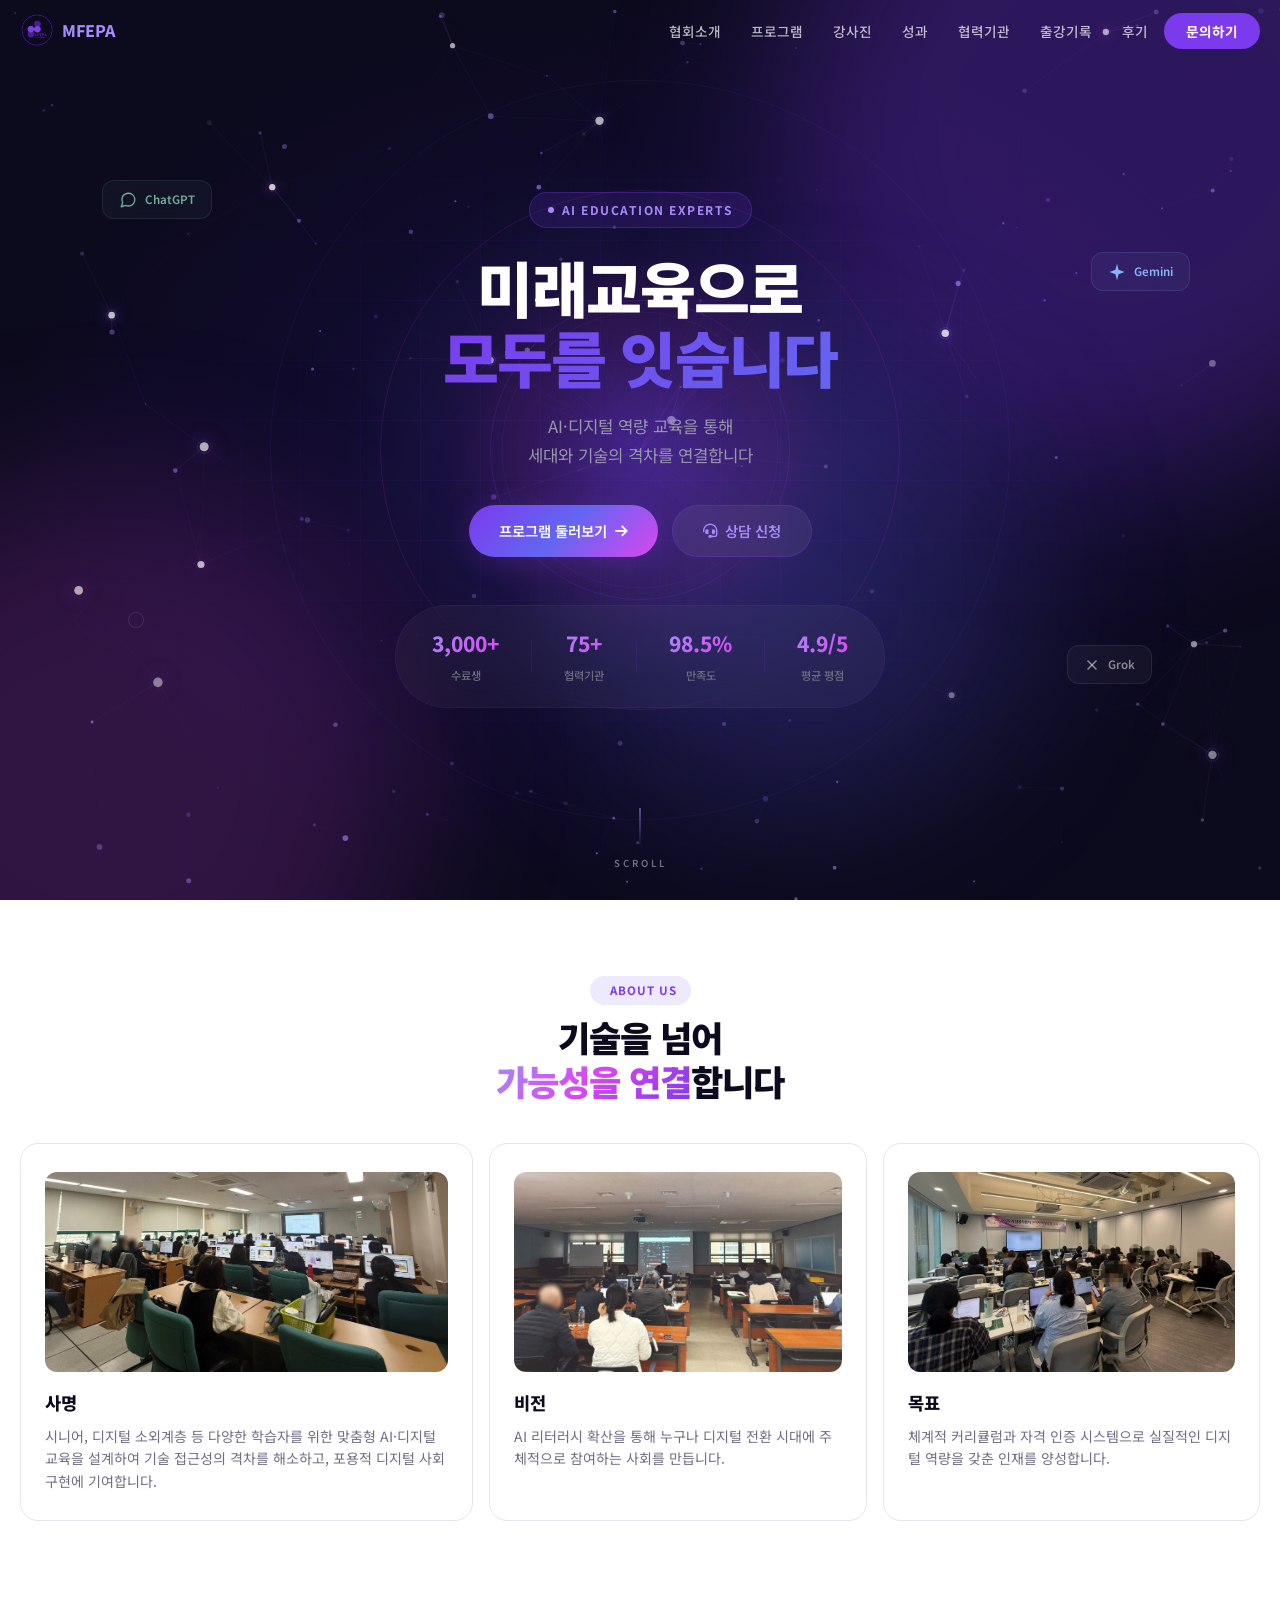
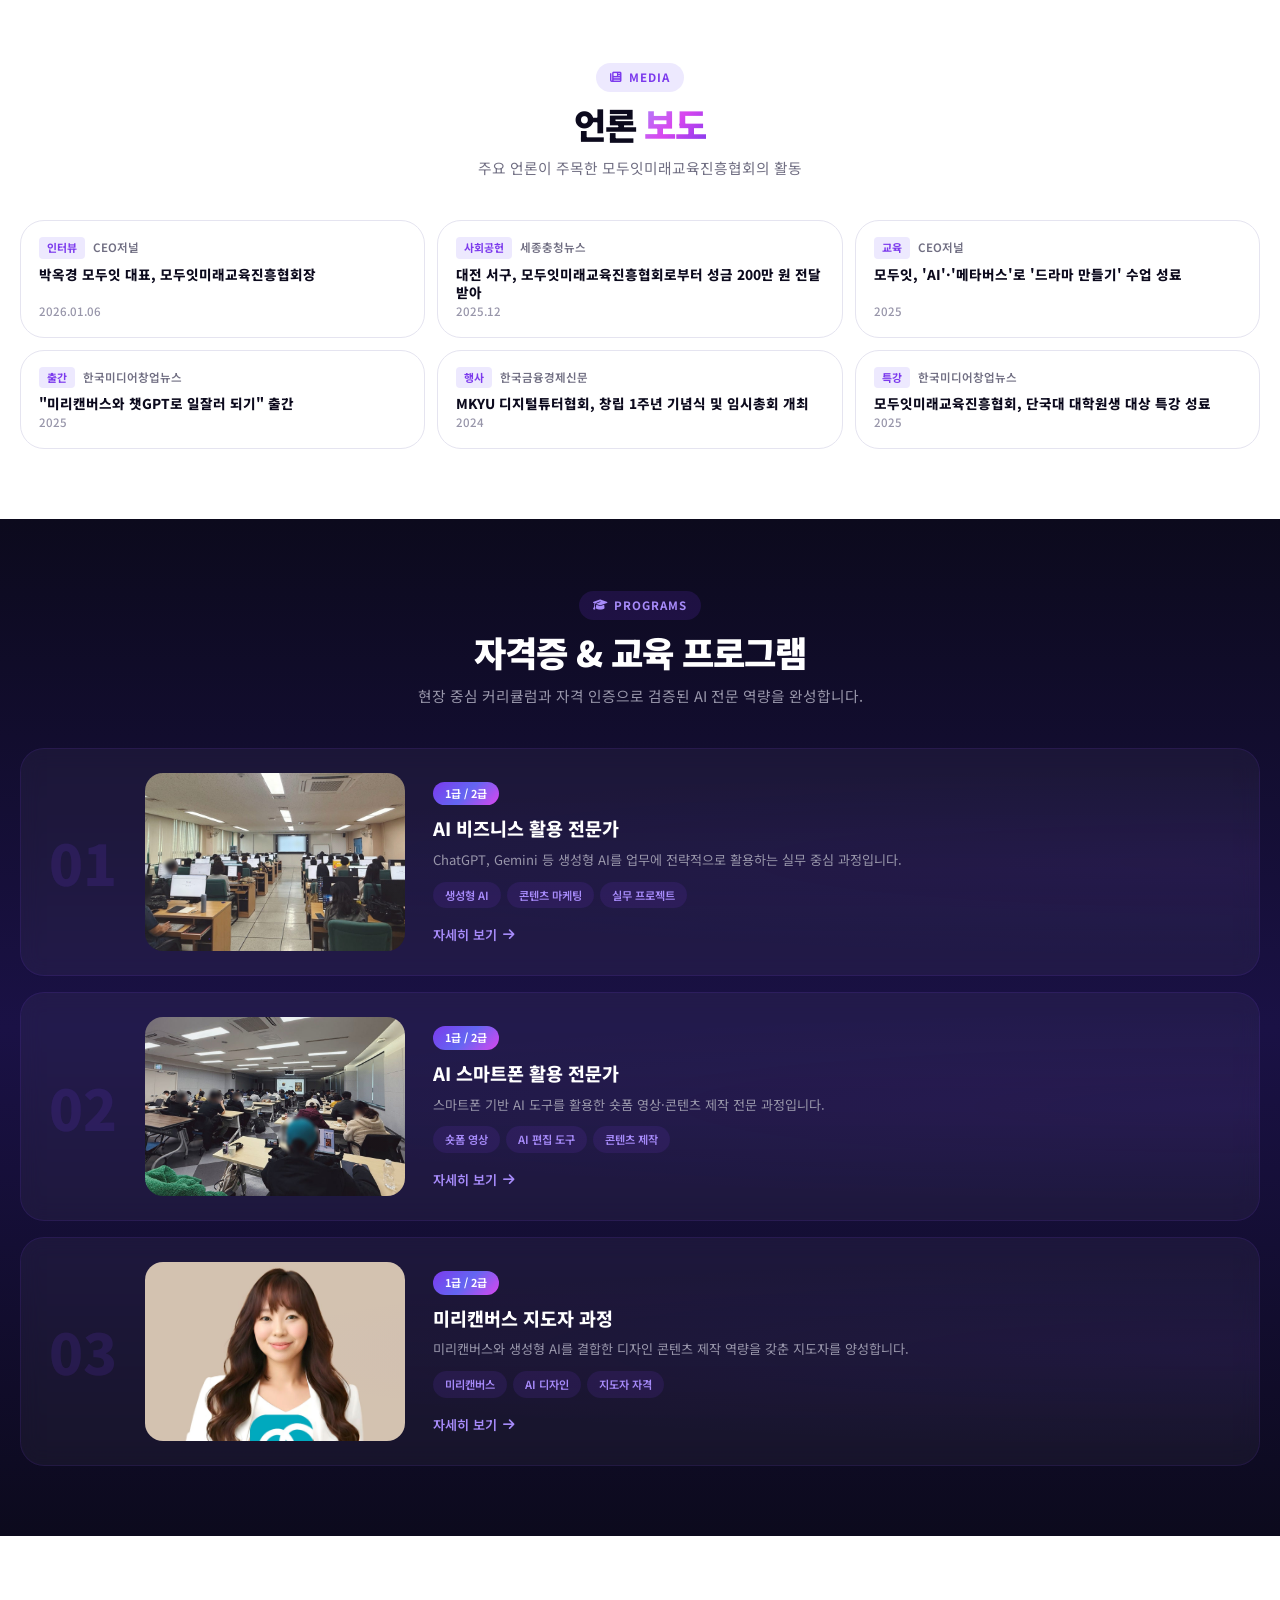
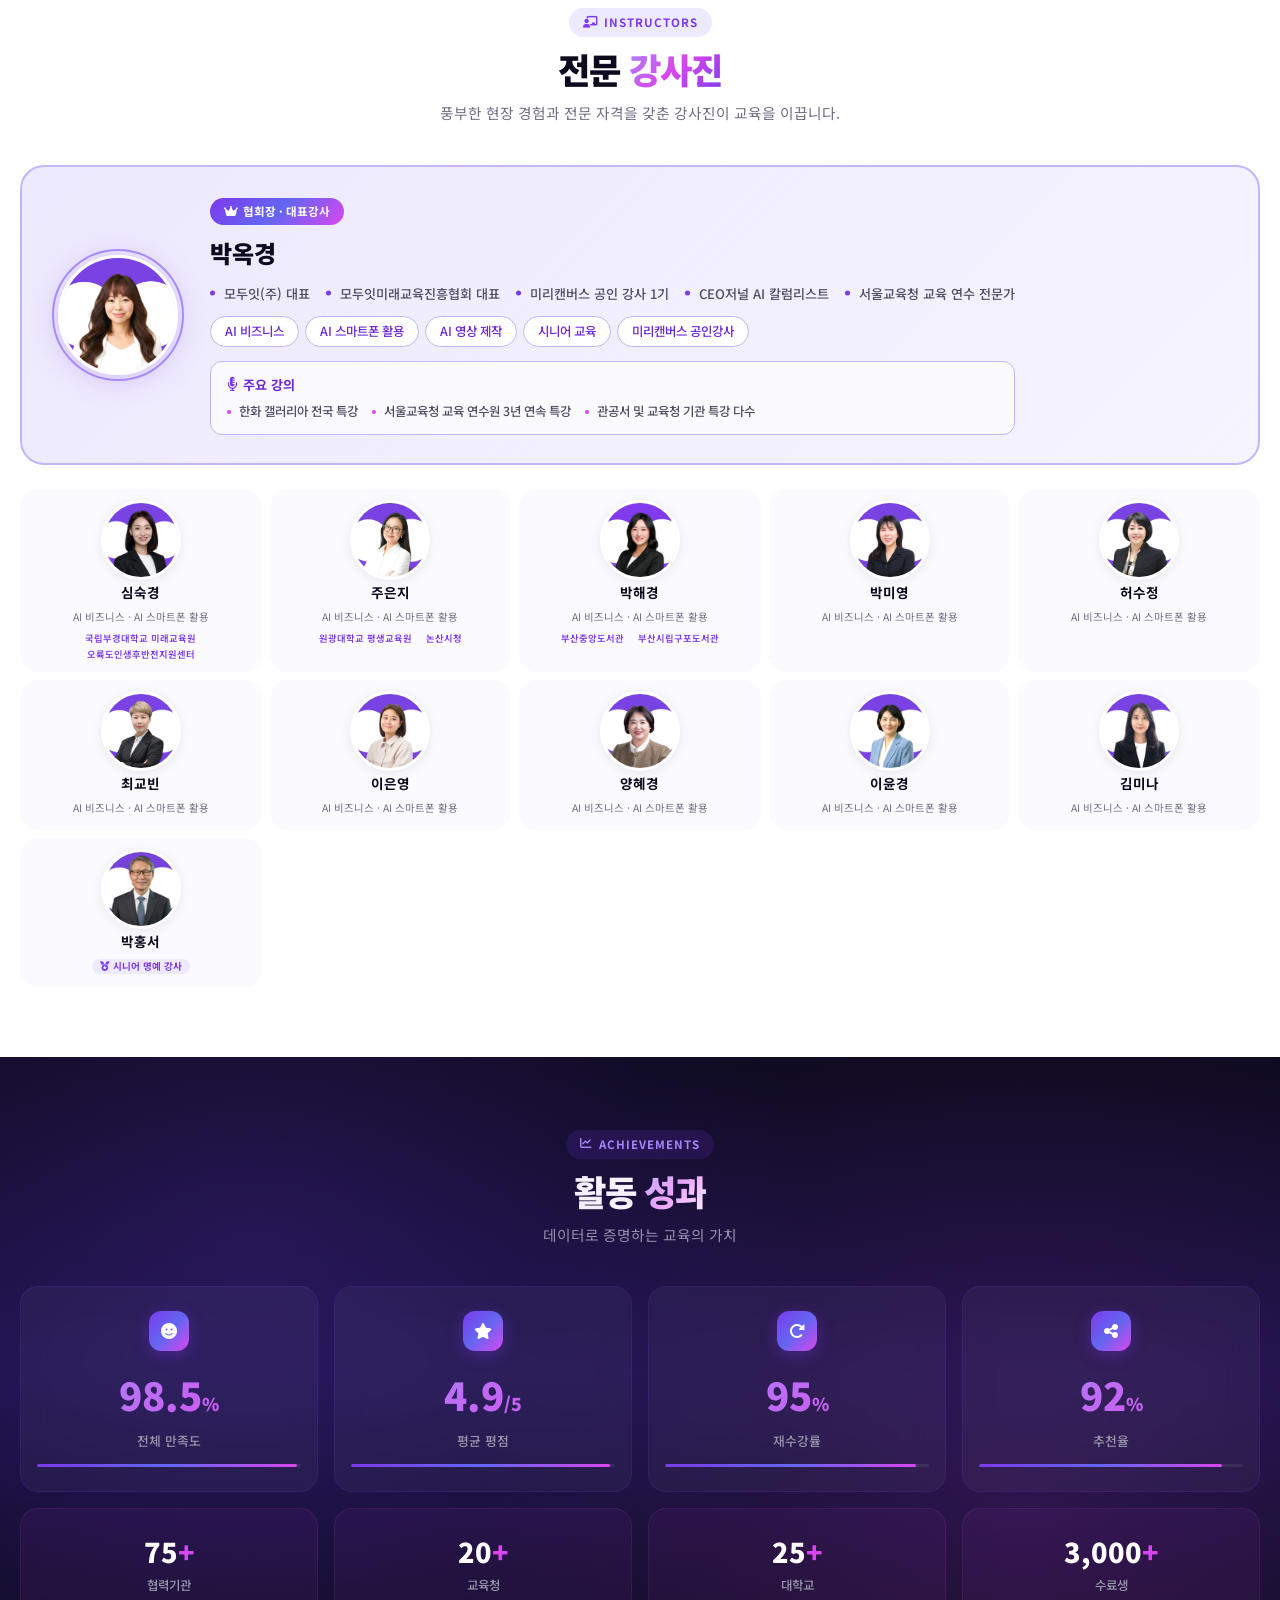
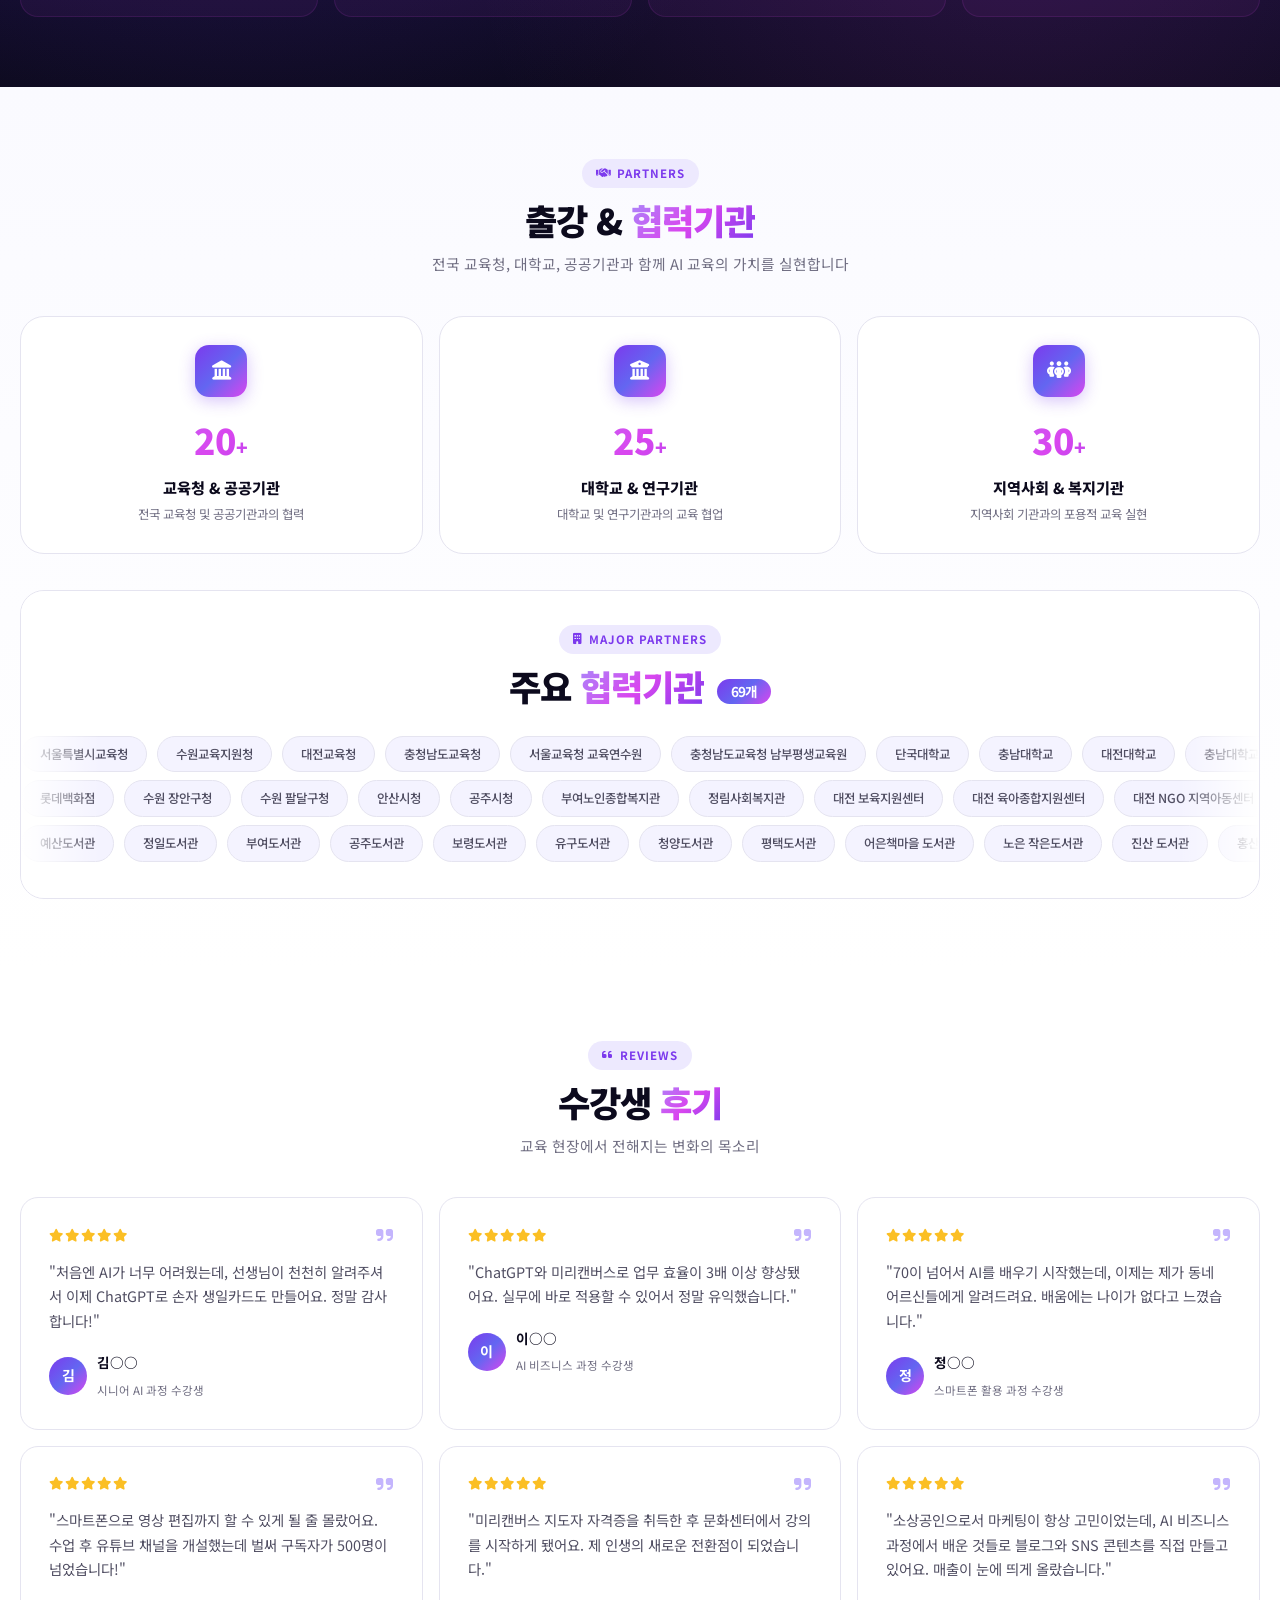
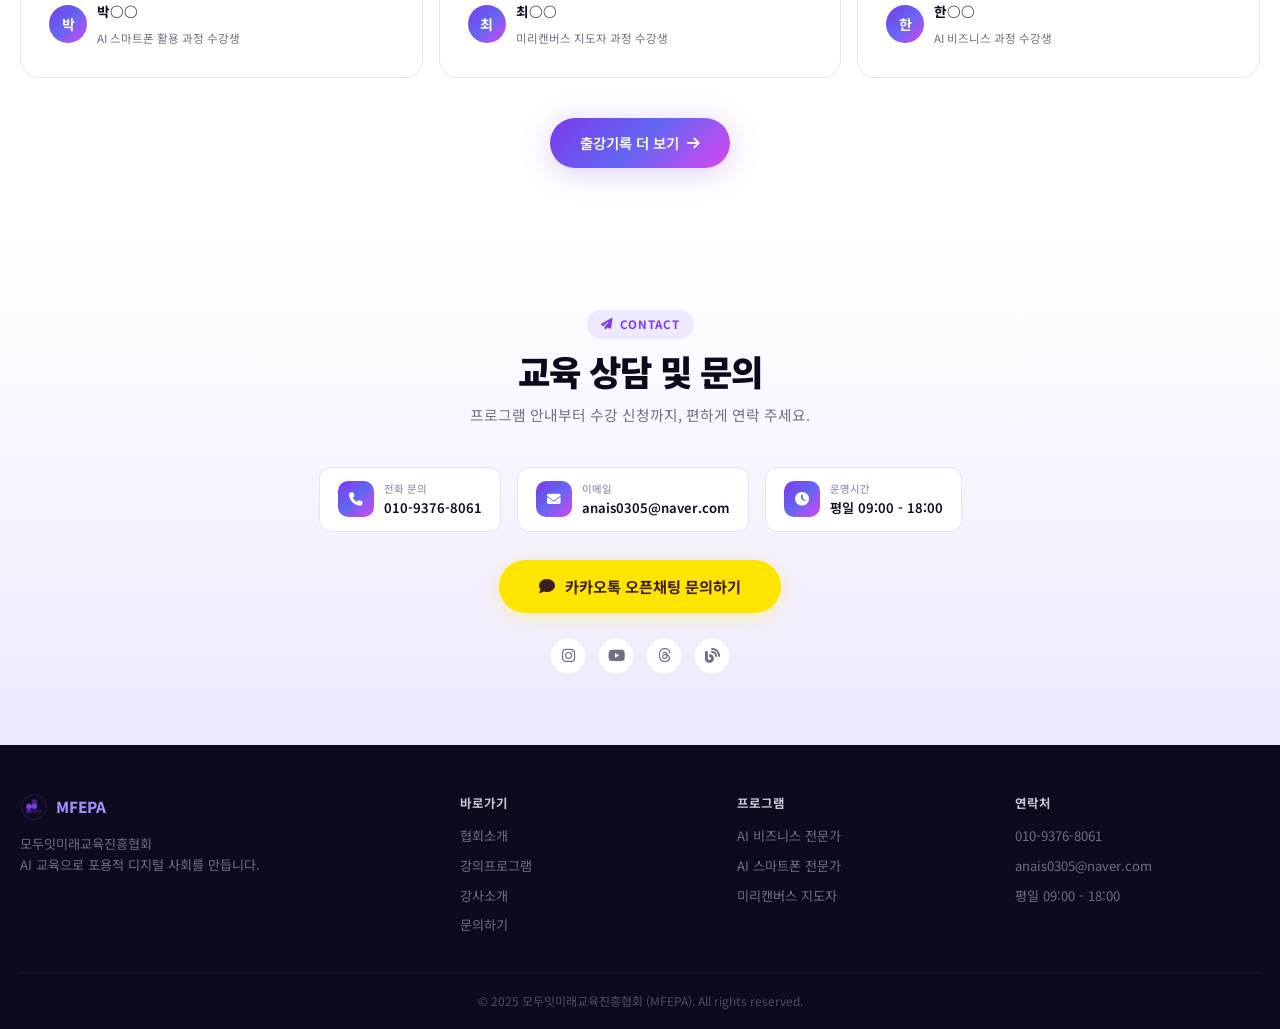
==== commit 4f405cbf: "네이버 서치어드바이저 인증 파일 추가 및 프로그램 사진 중복 수정 - 네이버 사이트 소유권 인증 파일 추가 - AI 스마트폰 활용 과정 사진 중복 해소 (강의사진6 → 강의사진3)" ====
--- a/index.html
+++ b/index.html
@@ -252,7 +252,7 @@
           <div class="program-card-bg"></div>
           <div class="program-number">02</div>
           <div class="program-img">
-            <img src="images/강의사진6.jpg" alt="AI 스마트폰 활용 전문가">
+            <img src="images/강의사진3.jpg" alt="AI 스마트폰 활용 전문가">
           </div>
           <div class="program-body">
             <div class="program-level">1급 / 2급</div>
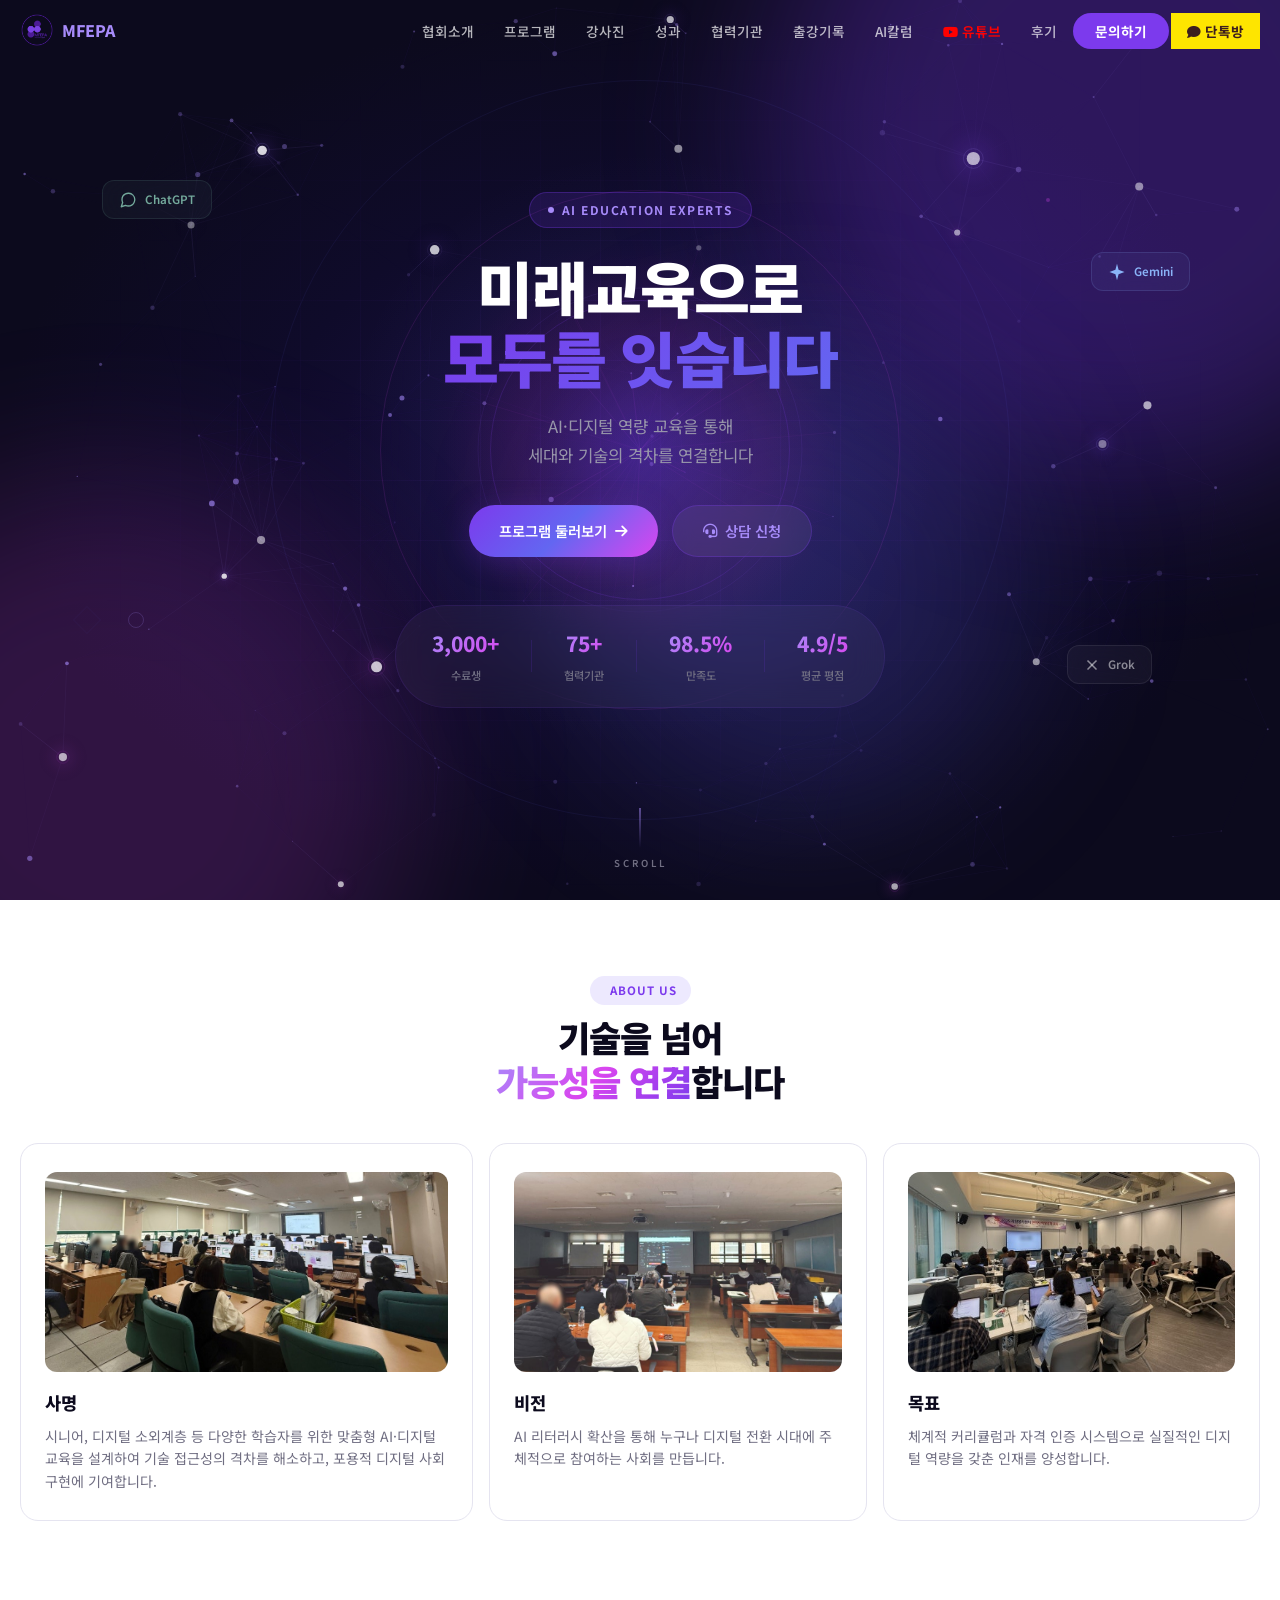
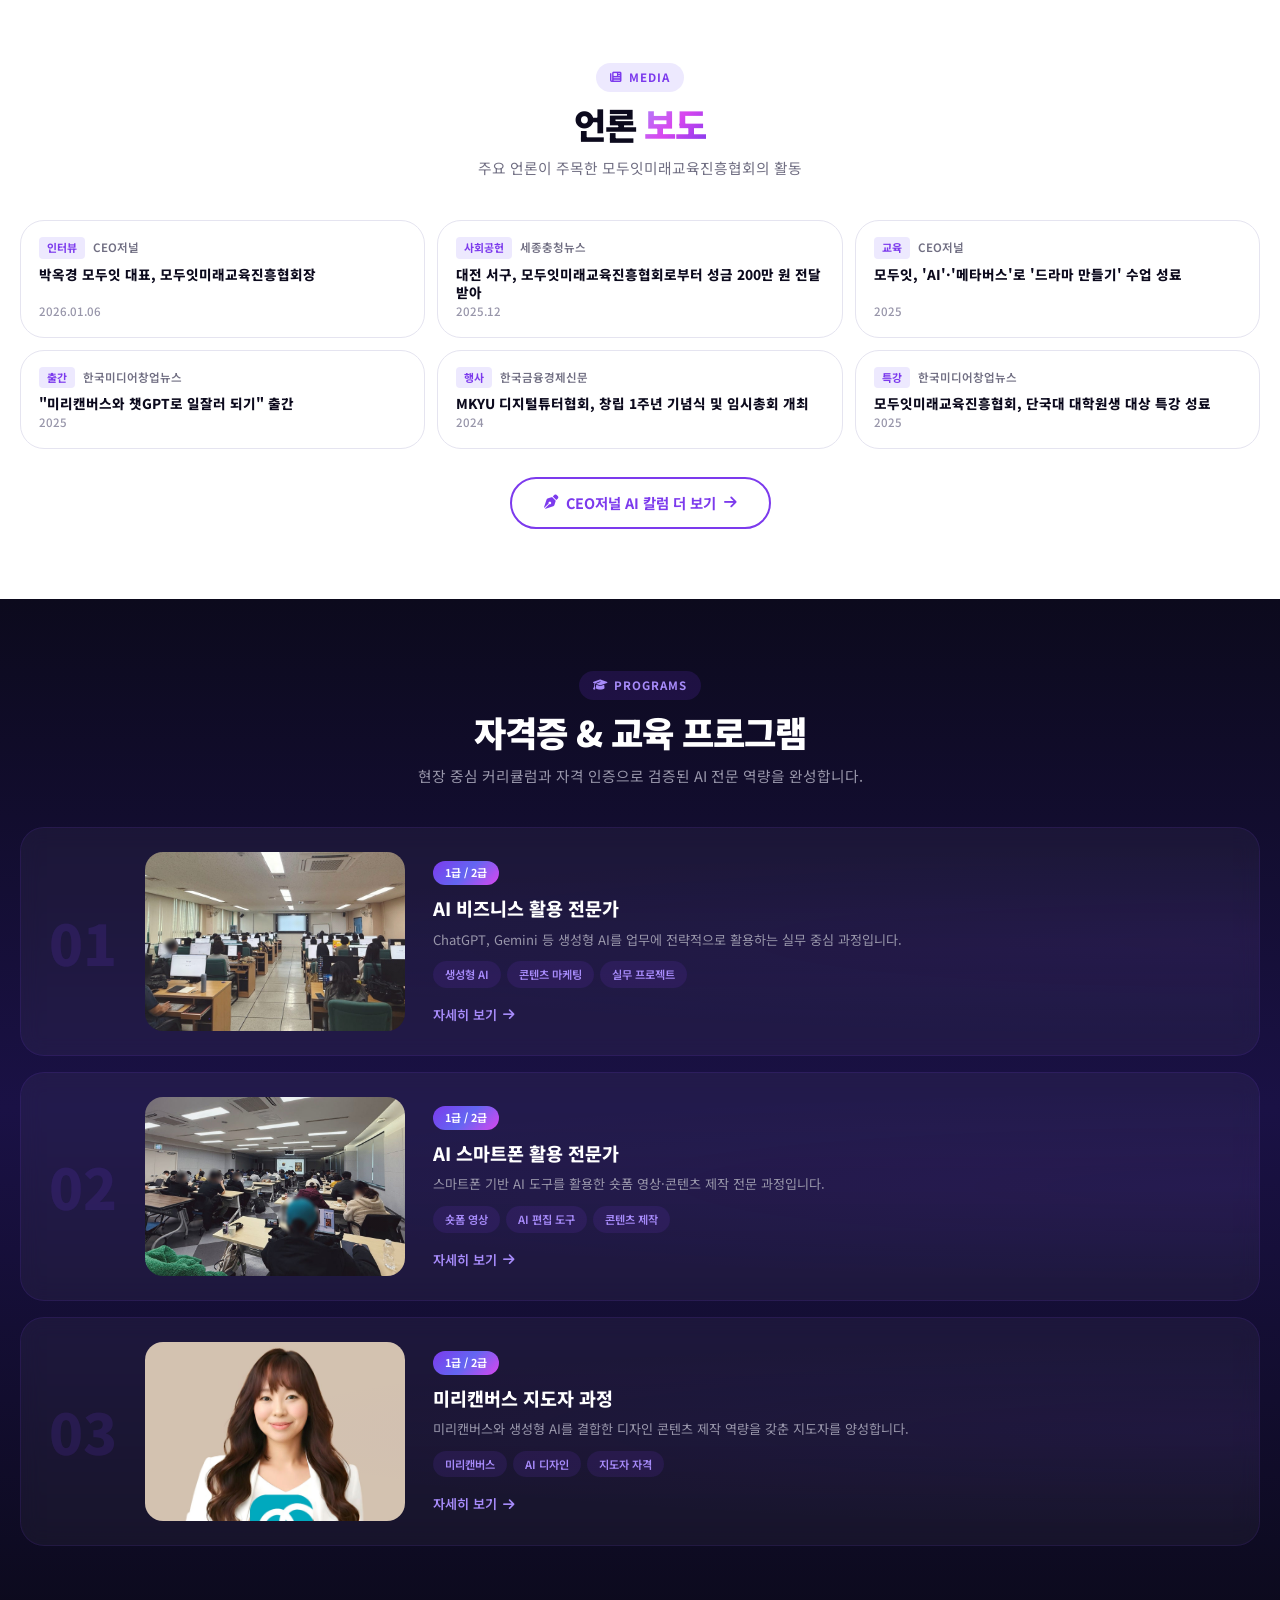
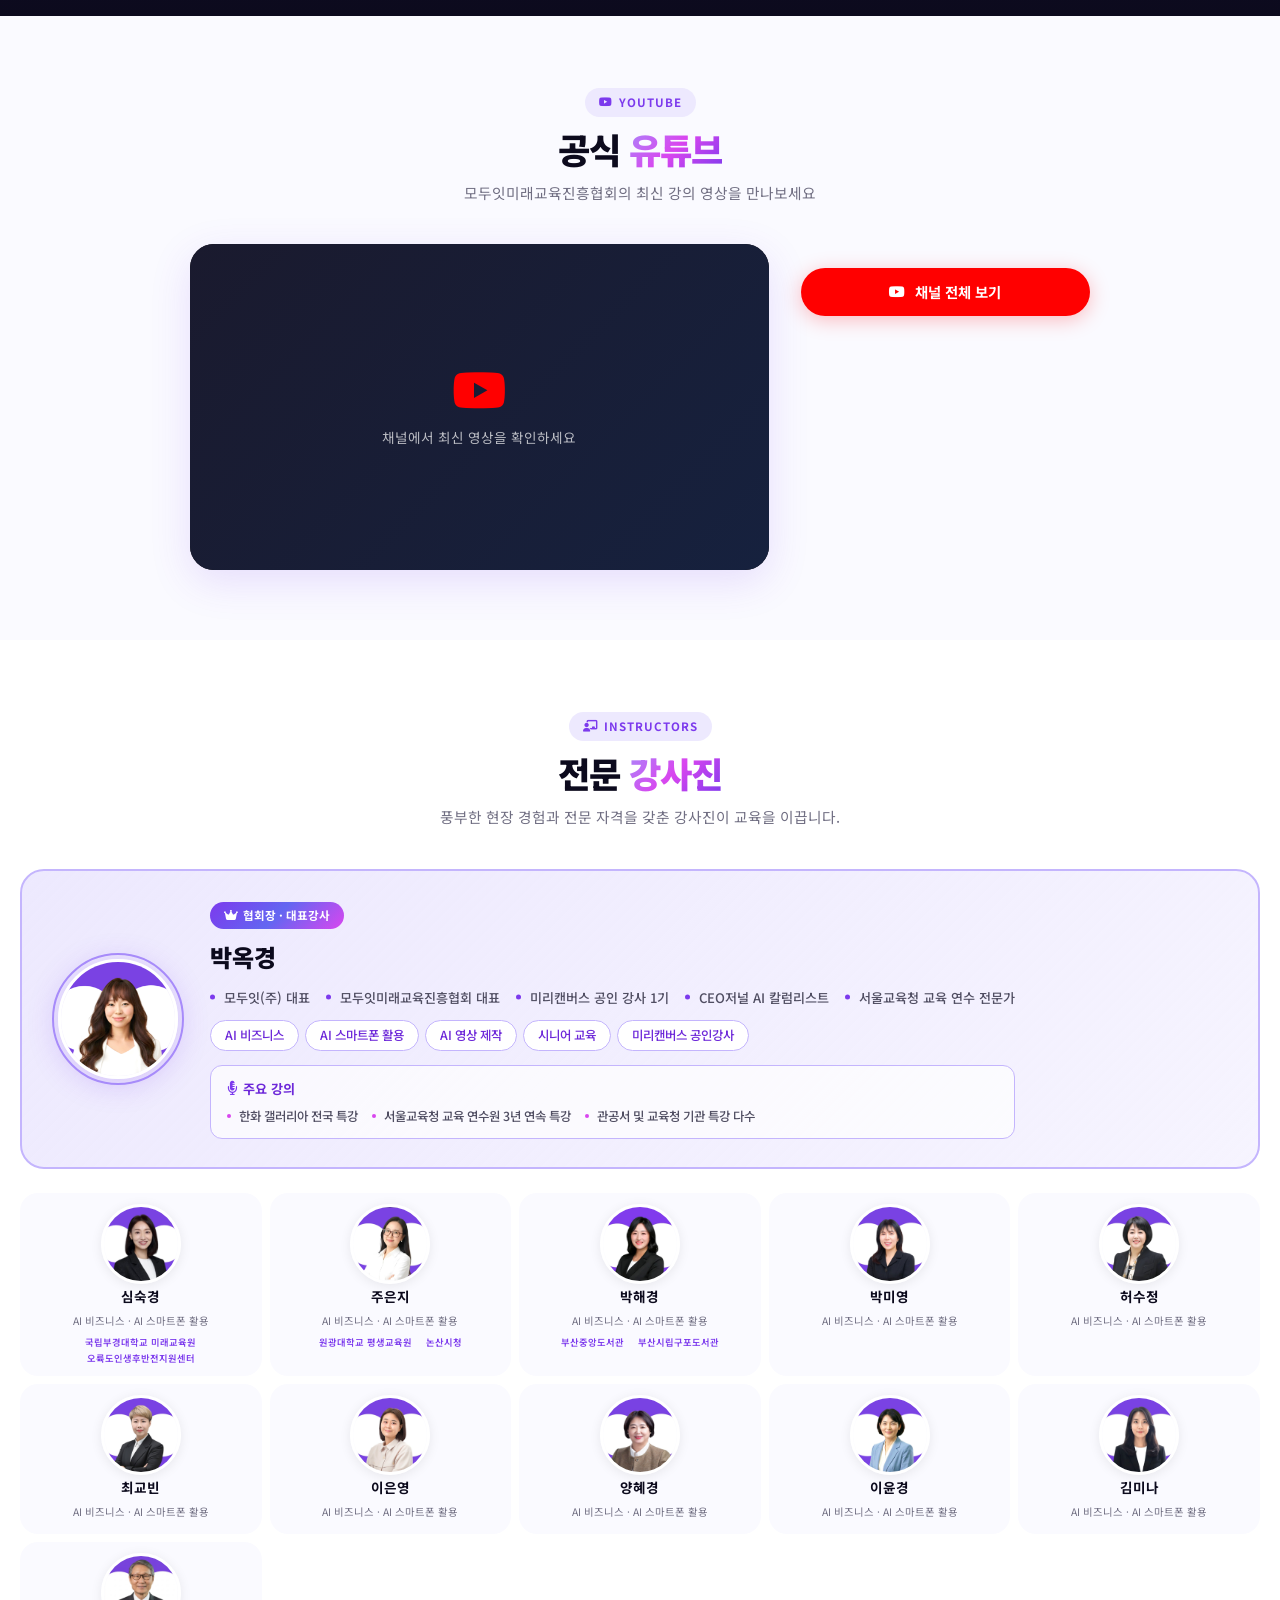
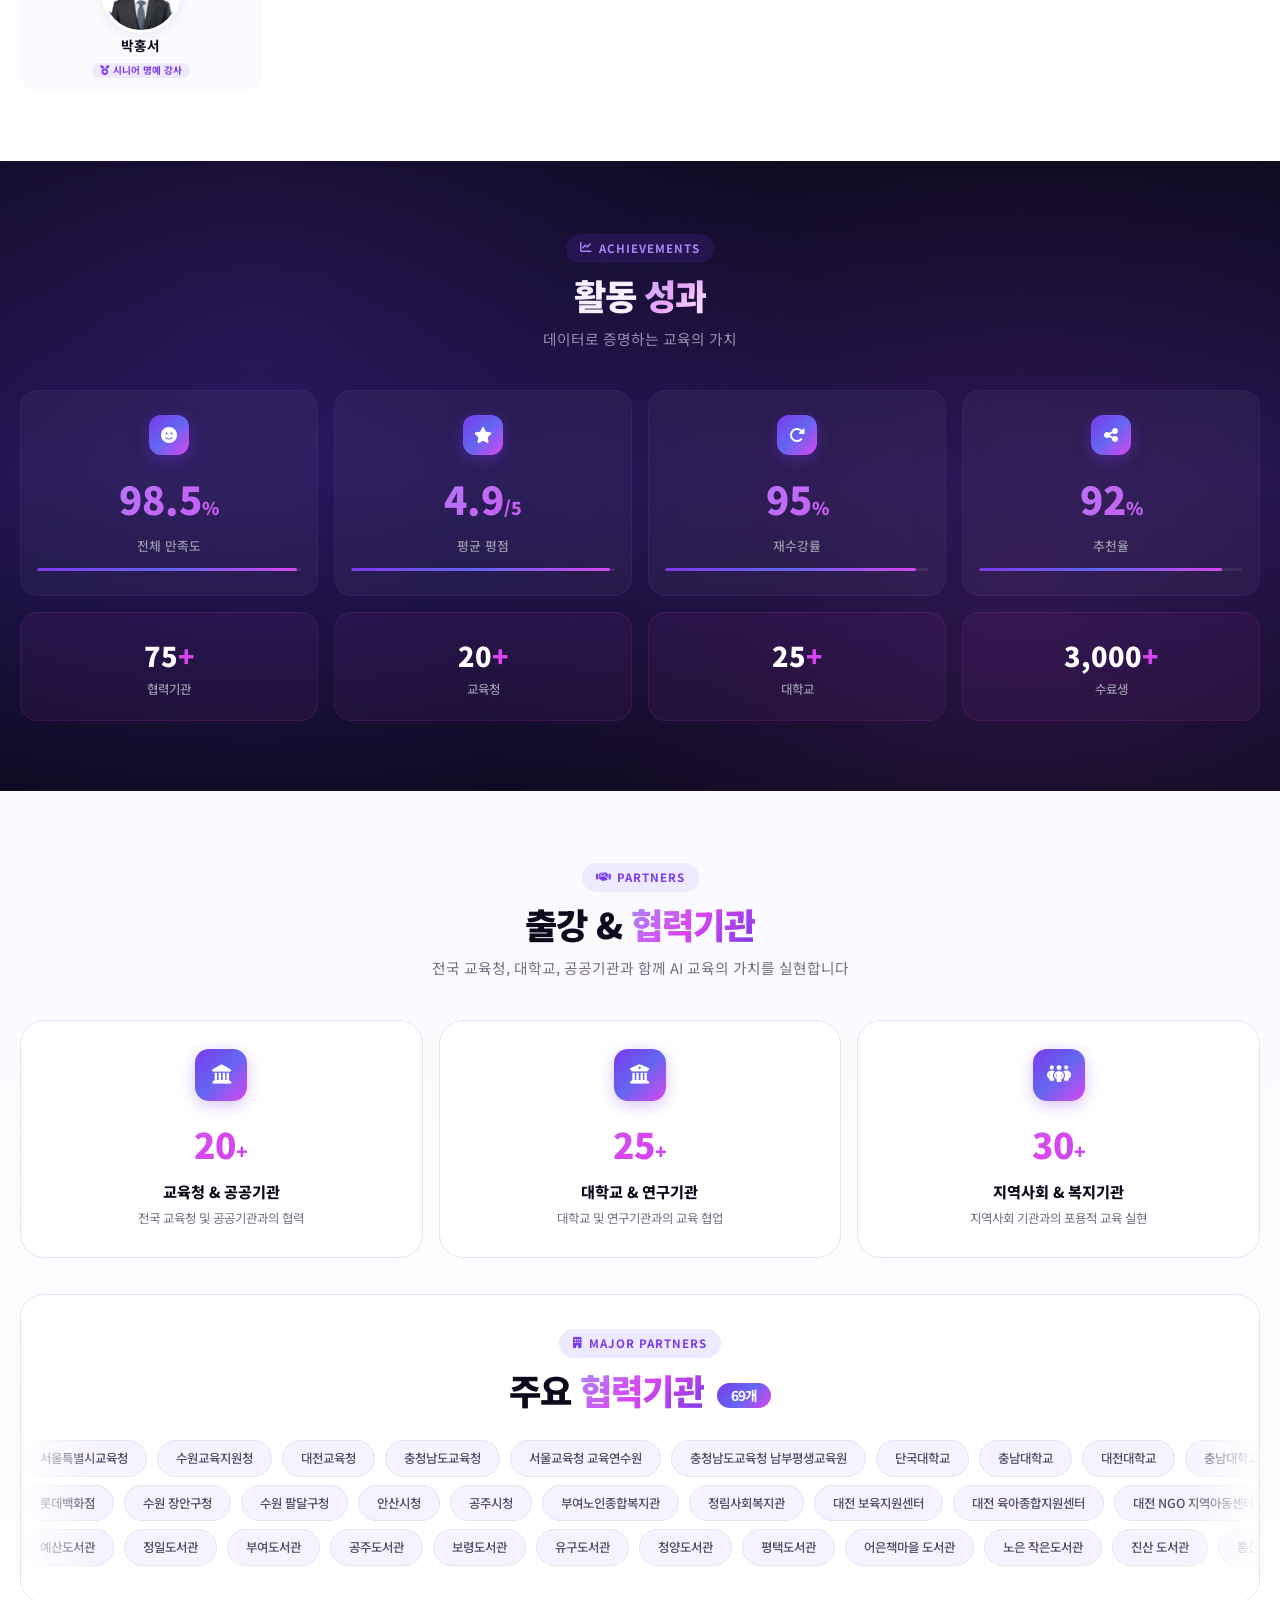
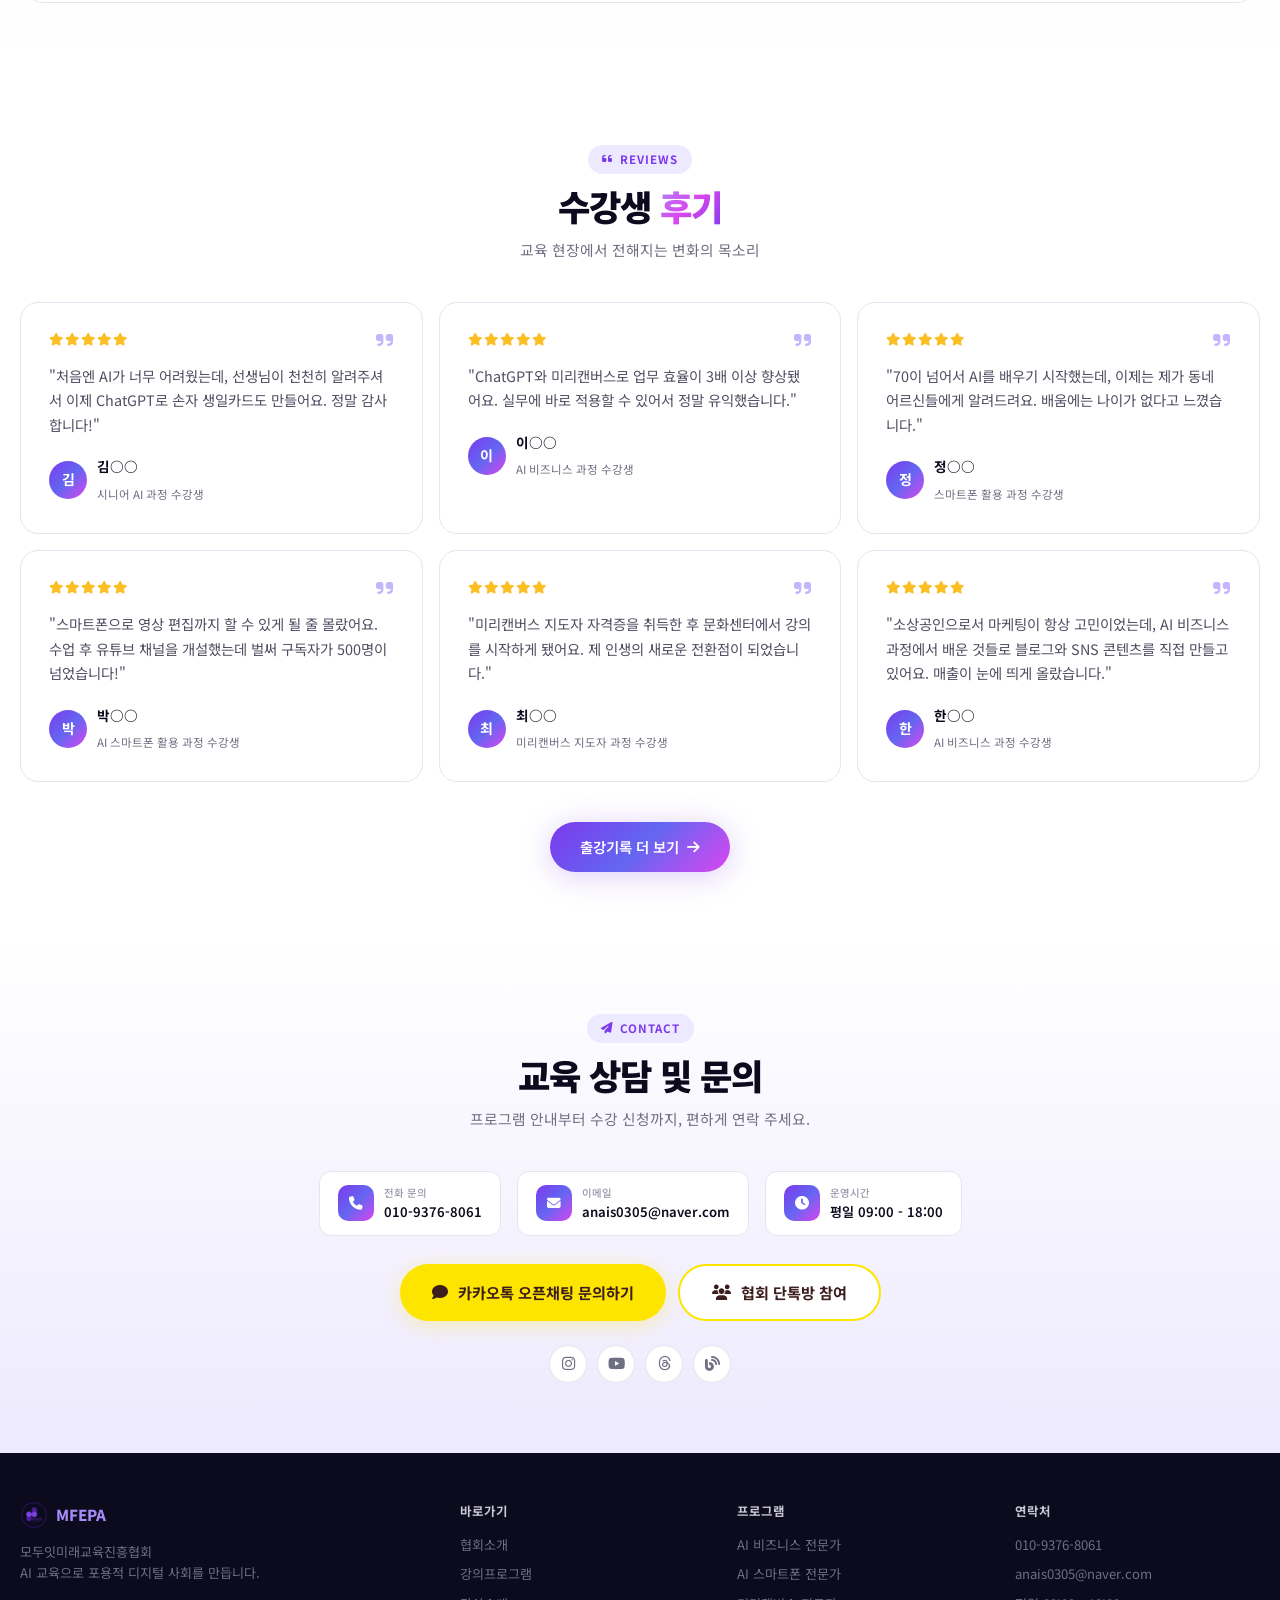
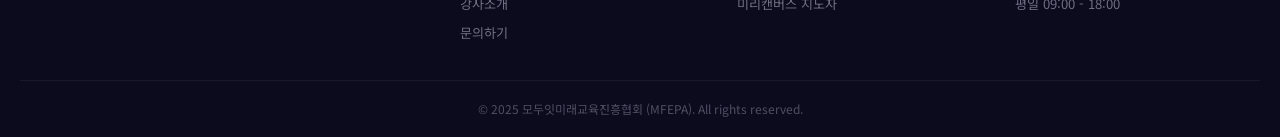
==== commit 9cabd2c2: "메뉴 및 기능 추가: AI칼럼, 단톡방, 유튜브 - 네비게이션에 'AI칼럼', '유튜브', '단톡방' 메뉴 추가 - 언론보도 섹션 하단에 CEO저널 AI칼럼 더보기 버튼 추가 - " ====
--- a/index.html
+++ b/index.html
@@ -9,7 +9,7 @@
   <link rel="preconnect" href="https://fonts.gstatic.com" crossorigin>
   <link href="https://fonts.googleapis.com/css2?family=Noto+Sans+KR:wght@300;400;500;600;700;800;900&display=swap" rel="stylesheet">
   <link rel="stylesheet" href="https://cdnjs.cloudflare.com/ajax/libs/font-awesome/6.5.1/css/all.min.css">
-  <link rel="stylesheet" href="style.css?v=20260407">
+  <link rel="stylesheet" href="style.css?v=20260503">
 </head>
 <body>
 
@@ -33,8 +33,11 @@
         <li><a href="#stats">성과</a></li>
         <li><a href="#partners">협력기관</a></li>
         <li><a href="https://blog.naver.com/sujung_world" target="_blank" rel="noopener">출강기록</a></li>
+        <li><a href="https://www.ceojhn.com/news/articleList.html?sc_sub_section_code=S2N15&view_type=sm" target="_blank" rel="noopener">AI칼럼</a></li>
+        <li><a href="https://www.youtube.com/@sujung_world" target="_blank" rel="noopener" class="nav-youtube"><i class="fab fa-youtube"></i> 유튜브</a></li>
         <li><a href="#testimonials">후기</a></li>
         <li><a href="#contact" class="nav-cta">문의하기</a></li>
+        <li><a href="https://open.kakao.com/o/g5r1uQsf" target="_blank" rel="noopener" class="nav-kakao"><i class="fas fa-comment"></i> 단톡방</a></li>
       </ul>
     </div>
   </nav>
@@ -216,6 +219,13 @@
           <span class="press-date">2025</span>
         </a>
       </div>
+      <div class="press-cta">
+        <a href="https://www.ceojhn.com/news/articleList.html?sc_sub_section_code=S2N15&view_type=sm" target="_blank" rel="noopener" class="btn btn-outline-purple">
+          <i class="fas fa-pen-nib"></i>
+          <span>CEO저널 AI 칼럼 더 보기</span>
+          <i class="fas fa-arrow-right"></i>
+        </a>
+      </div>
     </div>
   </section>
 
@@ -286,6 +296,30 @@
           </div>
         </div>
 
+      </div>
+    </div>
+  </section>
+
+  <!-- YouTube Latest Video Section -->
+  <section class="section section-youtube" id="youtube">
+    <div class="container">
+      <div class="section-header">
+        <span class="section-chip"><i class="fab fa-youtube"></i> YouTube</span>
+        <h2 class="section-title">공식 <span class="gradient-text">유튜브</span></h2>
+        <p class="section-subtitle">모두잇미래교육진흥협회의 최신 강의 영상을 만나보세요</p>
+      </div>
+      <div class="youtube-latest-wrap">
+        <div class="youtube-embed-box">
+          <iframe id="youtubeLatestFrame" src="" title="최신 유튜브 영상" frameborder="0" allow="accelerometer; autoplay; clipboard-write; encrypted-media; gyroscope; picture-in-picture" allowfullscreen></iframe>
+          <div class="youtube-loading" id="youtubeLoading"><i class="fab fa-youtube"></i><span>영상 불러오는 중...</span></div>
+        </div>
+        <div class="youtube-info" id="youtubeInfo">
+          <p class="youtube-video-title" id="youtubeTitle"></p>
+          <a href="https://www.youtube.com/@sujung_world" target="_blank" rel="noopener" class="btn btn-youtube-channel">
+            <i class="fab fa-youtube"></i>
+            <span>채널 전체 보기</span>
+          </a>
+        </div>
       </div>
     </div>
   </section>
@@ -838,10 +872,16 @@
             <div><span>운영시간</span><strong>평일 09:00 - 18:00</strong></div>
           </div>
         </div>
-        <a href="https://open.kakao.com/o/s6vueyOg" target="_blank" rel="noopener" class="btn btn-kakao-main">
-          <i class="fas fa-comment"></i>
-          <span>카카오톡 오픈채팅 문의하기</span>
-        </a>
+        <div class="contact-btn-row">
+          <a href="https://open.kakao.com/o/s6vueyOg" target="_blank" rel="noopener" class="btn btn-kakao-main">
+            <i class="fas fa-comment"></i>
+            <span>카카오톡 오픈채팅 문의하기</span>
+          </a>
+          <a href="https://open.kakao.com/o/g5r1uQsf" target="_blank" rel="noopener" class="btn btn-kakao-group">
+            <i class="fas fa-users"></i>
+            <span>협회 단톡방 참여</span>
+          </a>
+        </div>
         <div class="contact-socials-row">
           <a href="https://www.instagram.com/sujung_world/" target="_blank" rel="noopener" aria-label="인스타그램"><i class="fab fa-instagram"></i></a>
           <a href="https://www.youtube.com/@sujung_world" target="_blank" rel="noopener" aria-label="유튜브"><i class="fab fa-youtube"></i></a>
--- a/style.css
+++ b/style.css
@@ -110,6 +110,14 @@
 }
 .nav.scrolled .nav-cta { background: var(--purple-dark) !important; box-shadow: 0 2px 12px rgba(124, 58, 237, 0.25) !important; }
 .nav-cta:hover { background: var(--purple-dark) !important; box-shadow: var(--shadow-purple) !important; }
+.nav-kakao {
+  background: #FEE500 !important; color: #3C1E1E !important;
+  font-weight: 700 !important; padding: 8px 16px !important;
+  border-radius: var(--radius-full) !important;
+}
+.nav-kakao:hover { background: #F5DC00 !important; }
+.nav-youtube { color: #FF0000 !important; font-weight: 600 !important; }
+.nav-youtube:hover { color: #CC0000 !important; }
 .nav-toggle { display: none; flex-direction: column; gap: 5px; background: none; border: none; cursor: pointer; padding: 8px; }
 .nav-toggle span { width: 22px; height: 2px; background: rgba(255,255,255,0.8); border-radius: 2px; transition: all var(--transition); }
 .nav.scrolled .nav-toggle span { background: var(--gray-700); }
@@ -378,6 +386,50 @@
 .section { position: relative; padding: 70px 0; z-index: 1; }
 .section-gradient { background: var(--gradient-dark); }
 .section-stats { background: var(--gradient-dark); overflow: hidden; }
+/* === YOUTUBE === */
+.section-youtube { background: var(--gray-50); }
+.youtube-latest-wrap {
+  display: flex; gap: 32px; align-items: flex-start;
+  max-width: 900px; margin: 0 auto;
+}
+.youtube-embed-box {
+  position: relative; flex: 2; border-radius: var(--radius-xl);
+  overflow: hidden; background: #000;
+  aspect-ratio: 16/9; box-shadow: var(--shadow-card-hover);
+}
+.youtube-embed-box iframe {
+  width: 100%; height: 100%; position: absolute; top: 0; left: 0; display: none;
+}
+.youtube-embed-box iframe.loaded { display: block; }
+.youtube-loading {
+  position: absolute; inset: 0; display: flex; flex-direction: column;
+  align-items: center; justify-content: center; gap: 12px;
+  background: linear-gradient(135deg, #1a1a2e 0%, #16213e 100%);
+  color: var(--white);
+}
+.youtube-loading i { font-size: 3rem; color: #FF0000; }
+.youtube-loading span { font-size: 0.85rem; color: rgba(255,255,255,0.7); }
+.youtube-loading.hide { display: none; }
+.youtube-info {
+  flex: 1; display: flex; flex-direction: column; gap: 16px; padding-top: 8px;
+}
+.youtube-video-title {
+  font-size: 0.95rem; font-weight: 700; color: var(--dark);
+  line-height: 1.5; display: -webkit-box;
+  -webkit-line-clamp: 3; -webkit-box-orient: vertical; overflow: hidden;
+}
+.btn-youtube-channel {
+  display: inline-flex; align-items: center; gap: 10px;
+  padding: 12px 24px; background: #FF0000; color: var(--white);
+  font-size: 0.9rem; font-weight: 700; border-radius: 50px;
+  text-decoration: none; transition: all var(--transition);
+  box-shadow: 0 4px 20px rgba(255,0,0,0.25);
+}
+.btn-youtube-channel:hover { background: #CC0000; transform: translateY(-2px); box-shadow: 0 8px 30px rgba(255,0,0,0.4); }
+@media (max-width: 768px) {
+  .youtube-latest-wrap { flex-direction: column; }
+  .youtube-info { padding-top: 0; }
+}
 .stats-bg-pattern {
   position: absolute; inset: 0; pointer-events: none;
   background-image:
@@ -432,6 +484,18 @@
 
 /* === PRESS / MEDIA === */
 .section-press { background: var(--white); }
+.press-cta { text-align: center; margin-top: 28px; }
+.btn-outline-purple {
+  display: inline-flex; align-items: center; gap: 8px;
+  padding: 12px 32px; border: 2px solid var(--purple);
+  color: var(--purple); background: transparent;
+  font-size: 0.9rem; font-weight: 700; border-radius: 50px;
+  text-decoration: none; transition: all var(--transition);
+}
+.btn-outline-purple:hover {
+  background: var(--purple); color: var(--white);
+  transform: translateY(-2px); box-shadow: var(--shadow-purple);
+}
 .press-grid {
   display: grid; grid-template-columns: repeat(3, 1fr); gap: 12px;
 }
@@ -773,16 +837,28 @@
 }
 .contact-pill span { display: block; font-size: 0.65rem; color: var(--gray-400); font-weight: 500; }
 .contact-pill strong { display: block; font-size: 0.82rem; color: var(--dark); font-weight: 600; }
+.contact-btn-row {
+  display: flex; gap: 12px; justify-content: center;
+  flex-wrap: wrap; margin-bottom: 24px;
+}
 .btn-kakao-main {
   display: inline-flex; align-items: center; gap: 10px;
-  padding: 14px 40px; background: #FEE500; color: #3C1E1E;
+  padding: 14px 32px; background: #FEE500; color: #3C1E1E;
   font-size: 0.95rem; font-weight: 700; border-radius: 50px;
   border: none; cursor: pointer; font-family: inherit;
   box-shadow: 0 4px 20px rgba(254, 229, 0, 0.3);
-  transition: all var(--transition); margin-bottom: 24px;
+  transition: all var(--transition);
 }
 .btn-kakao-main:hover { background: #F5DC00; transform: translateY(-3px); box-shadow: 0 8px 30px rgba(254, 229, 0, 0.5); }
 .btn-kakao-main i { font-size: 1rem; }
+.btn-kakao-group {
+  display: inline-flex; align-items: center; gap: 10px;
+  padding: 14px 32px; background: var(--white); color: #3C1E1E;
+  font-size: 0.95rem; font-weight: 700; border-radius: 50px;
+  border: 2px solid #FEE500; cursor: pointer; font-family: inherit;
+  text-decoration: none; transition: all var(--transition);
+}
+.btn-kakao-group:hover { background: #FEE500; transform: translateY(-3px); box-shadow: 0 8px 30px rgba(254, 229, 0, 0.4); }
 .contact-socials-row { display: flex; justify-content: center; gap: 10px; }
 .contact-socials-row a {
   width: 38px; height: 38px; display: flex; align-items: center; justify-content: center;
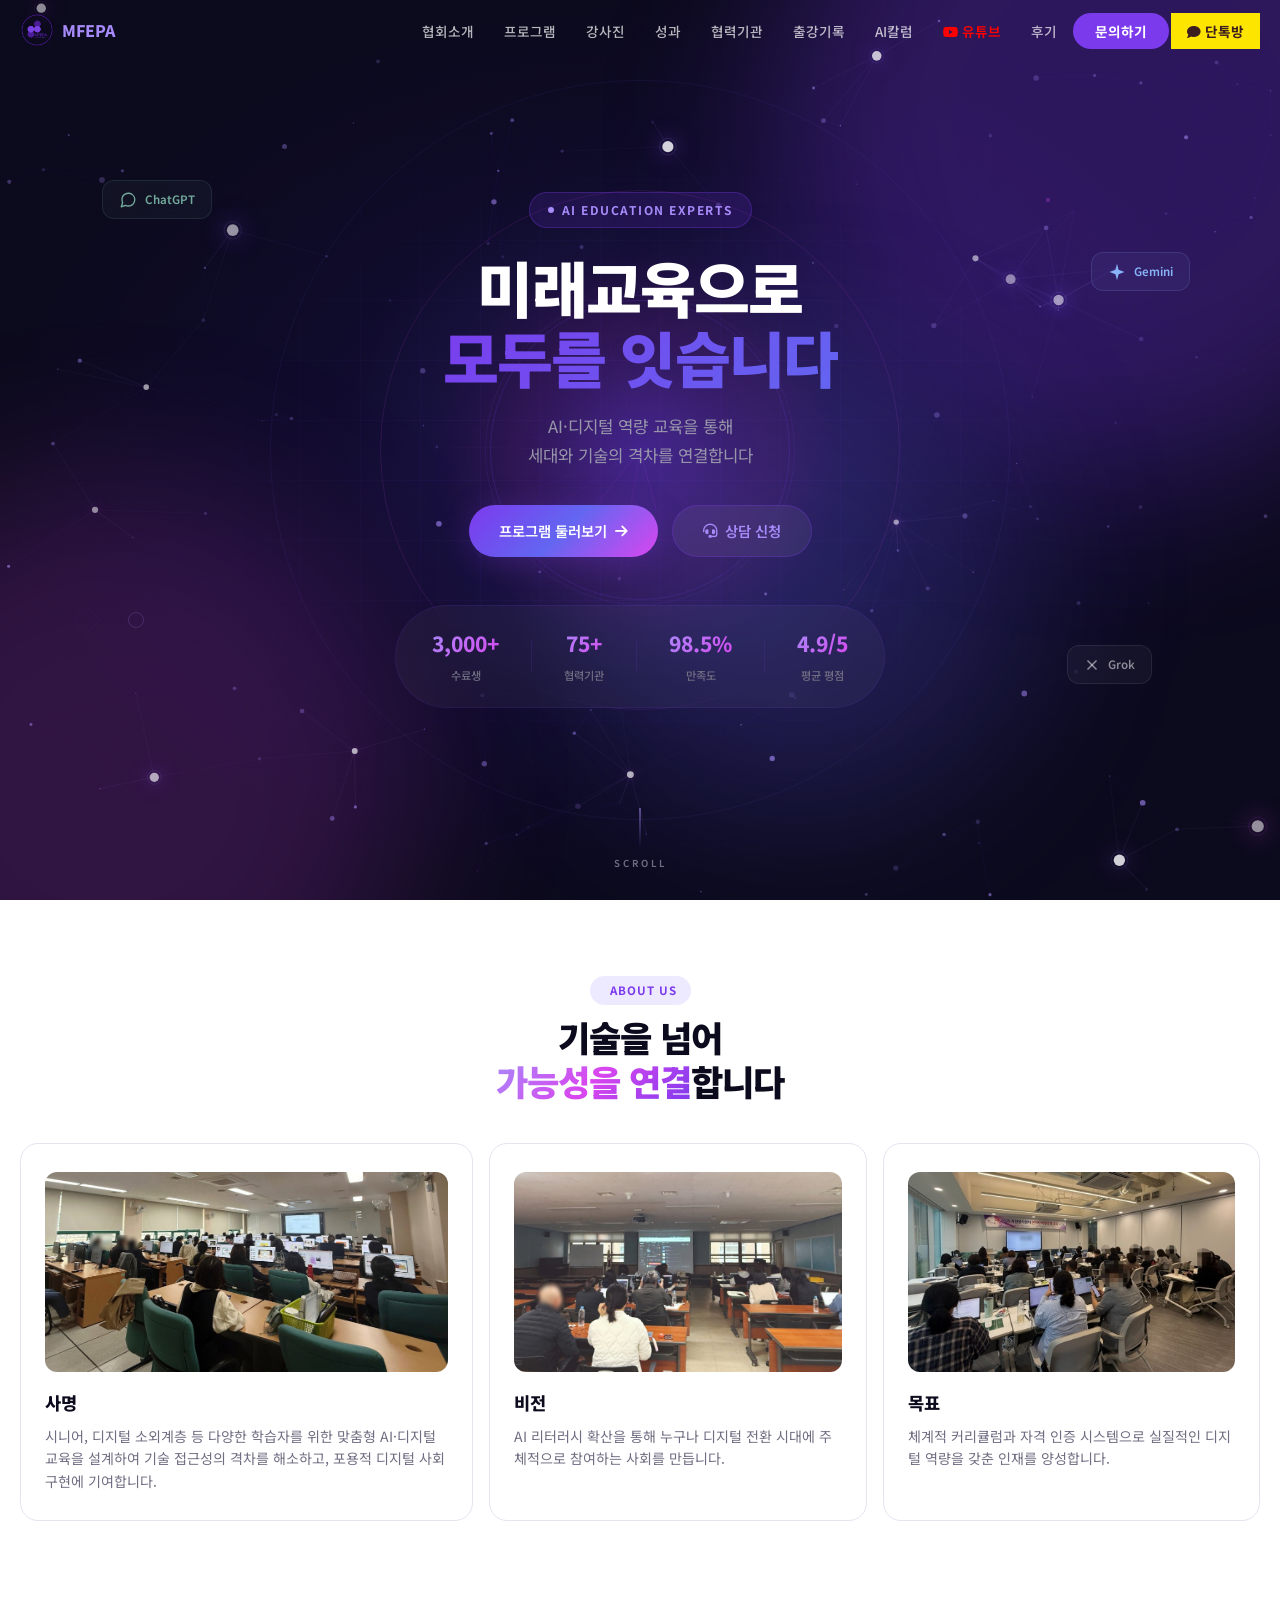
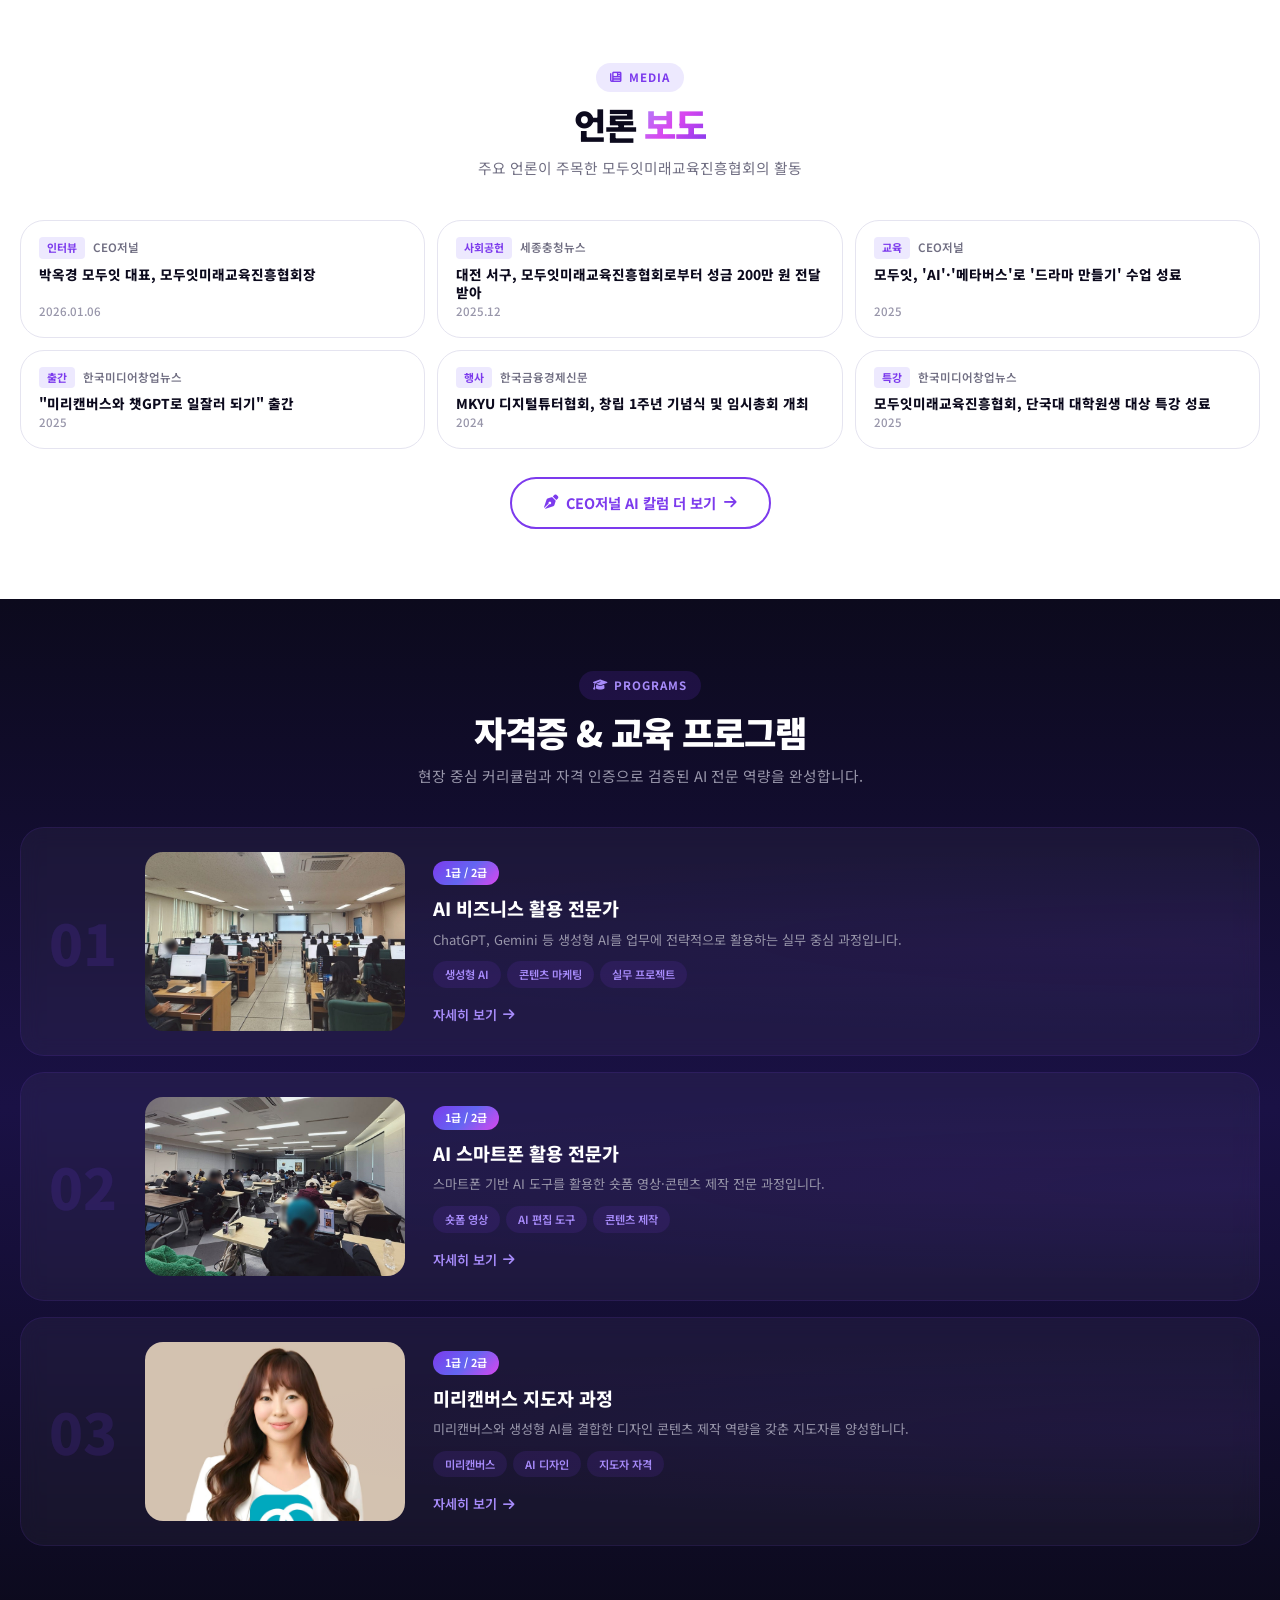
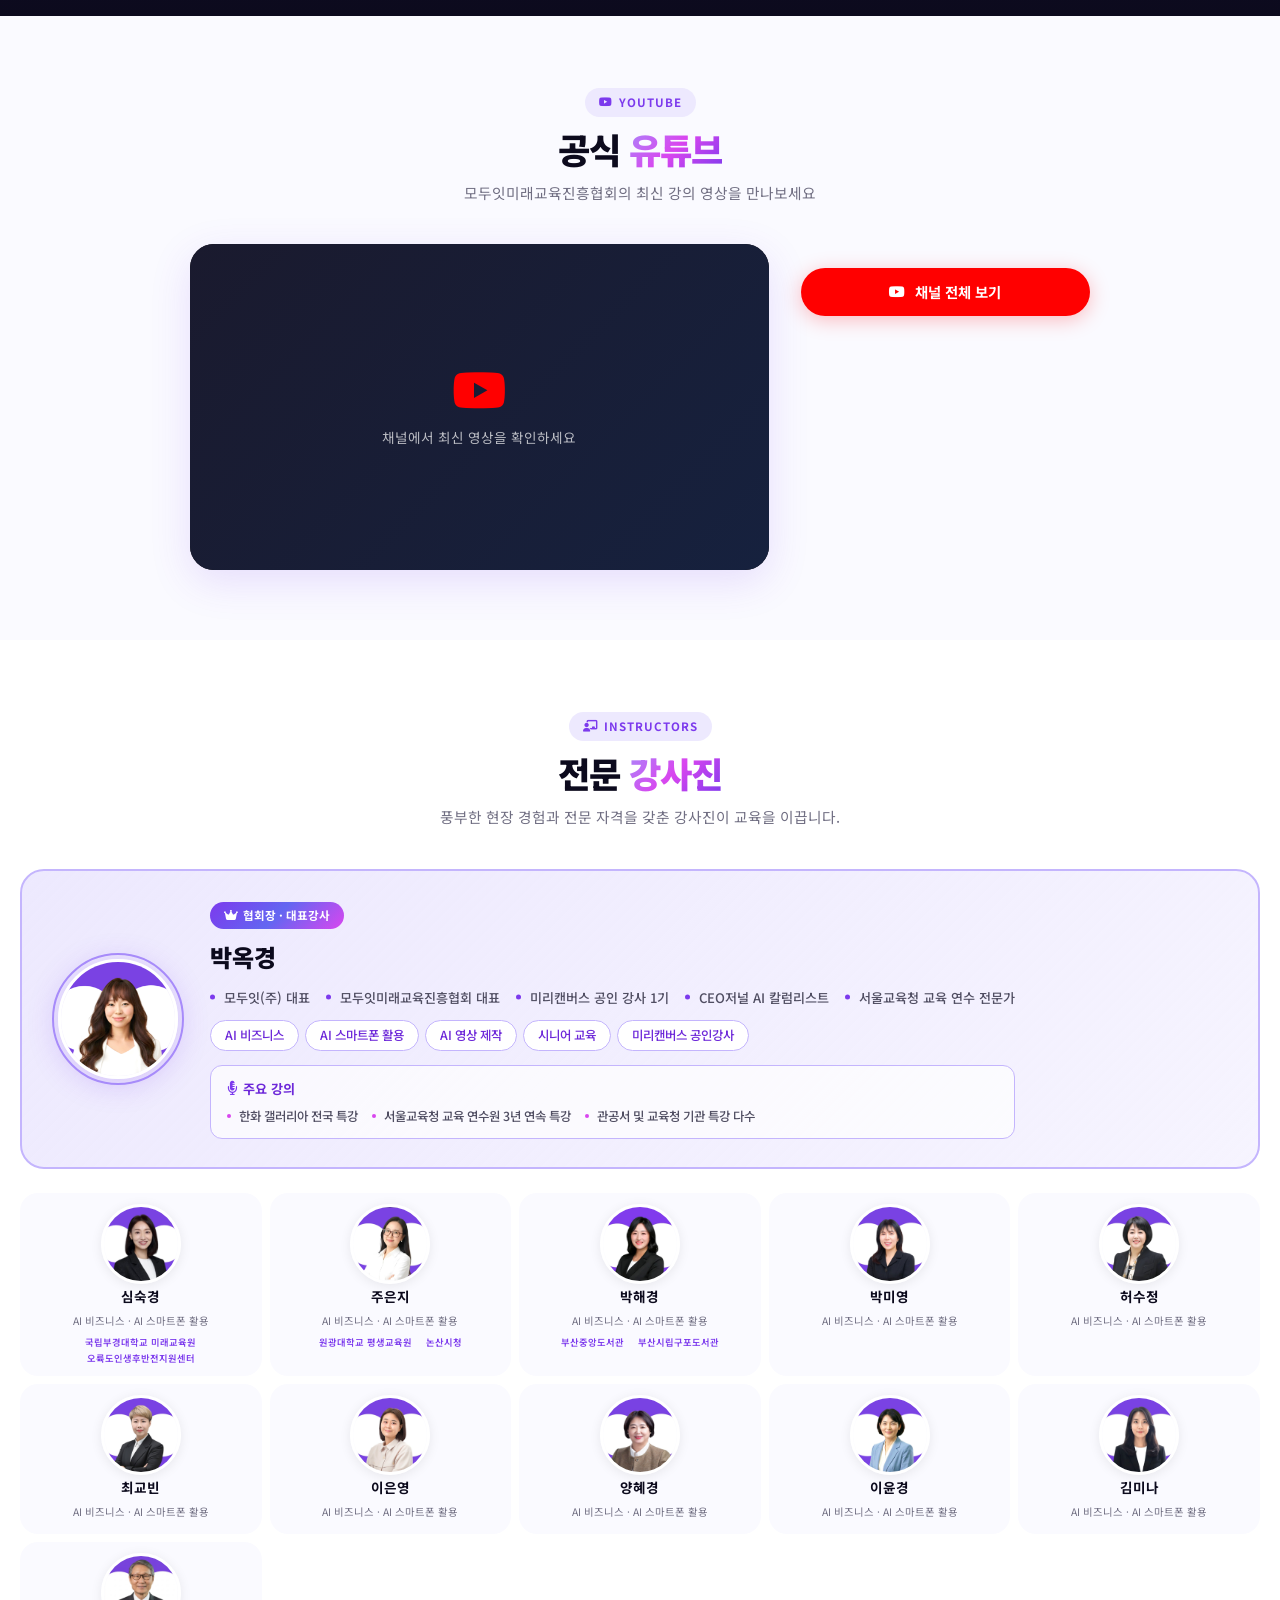
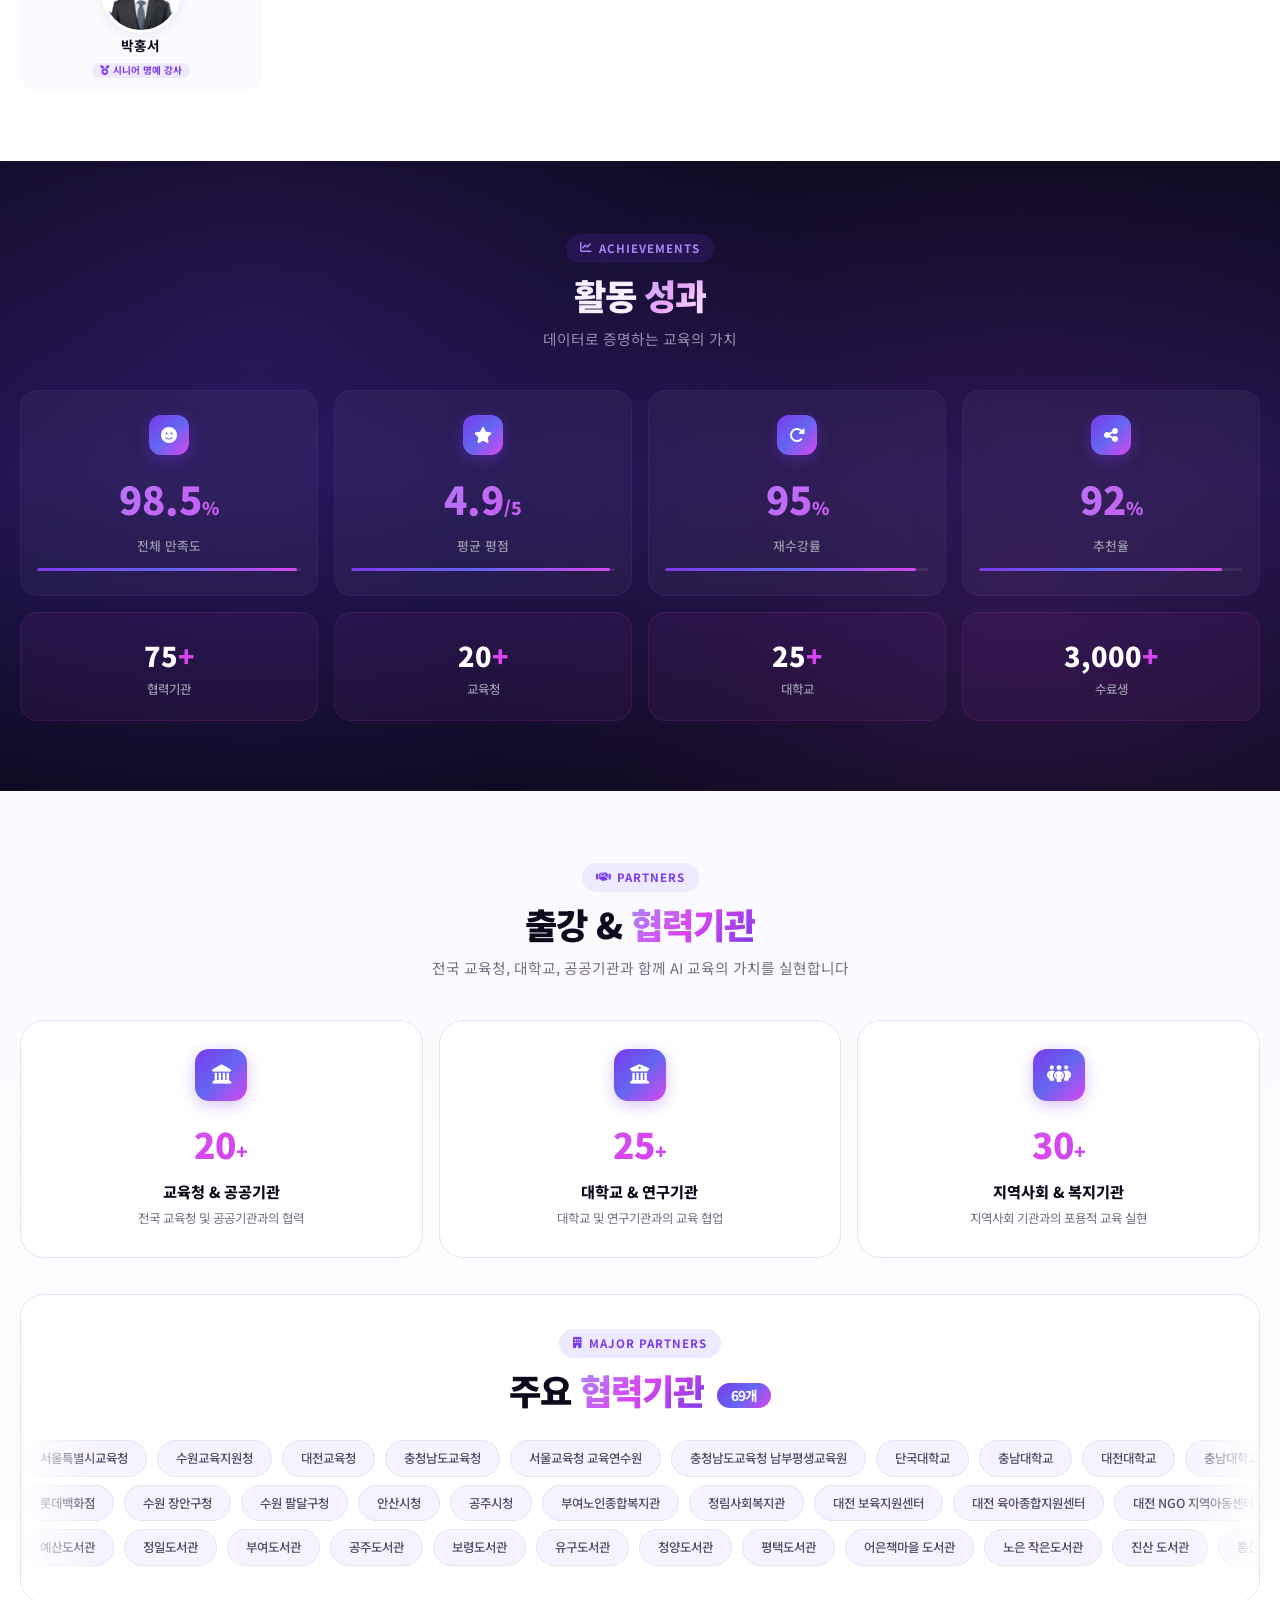
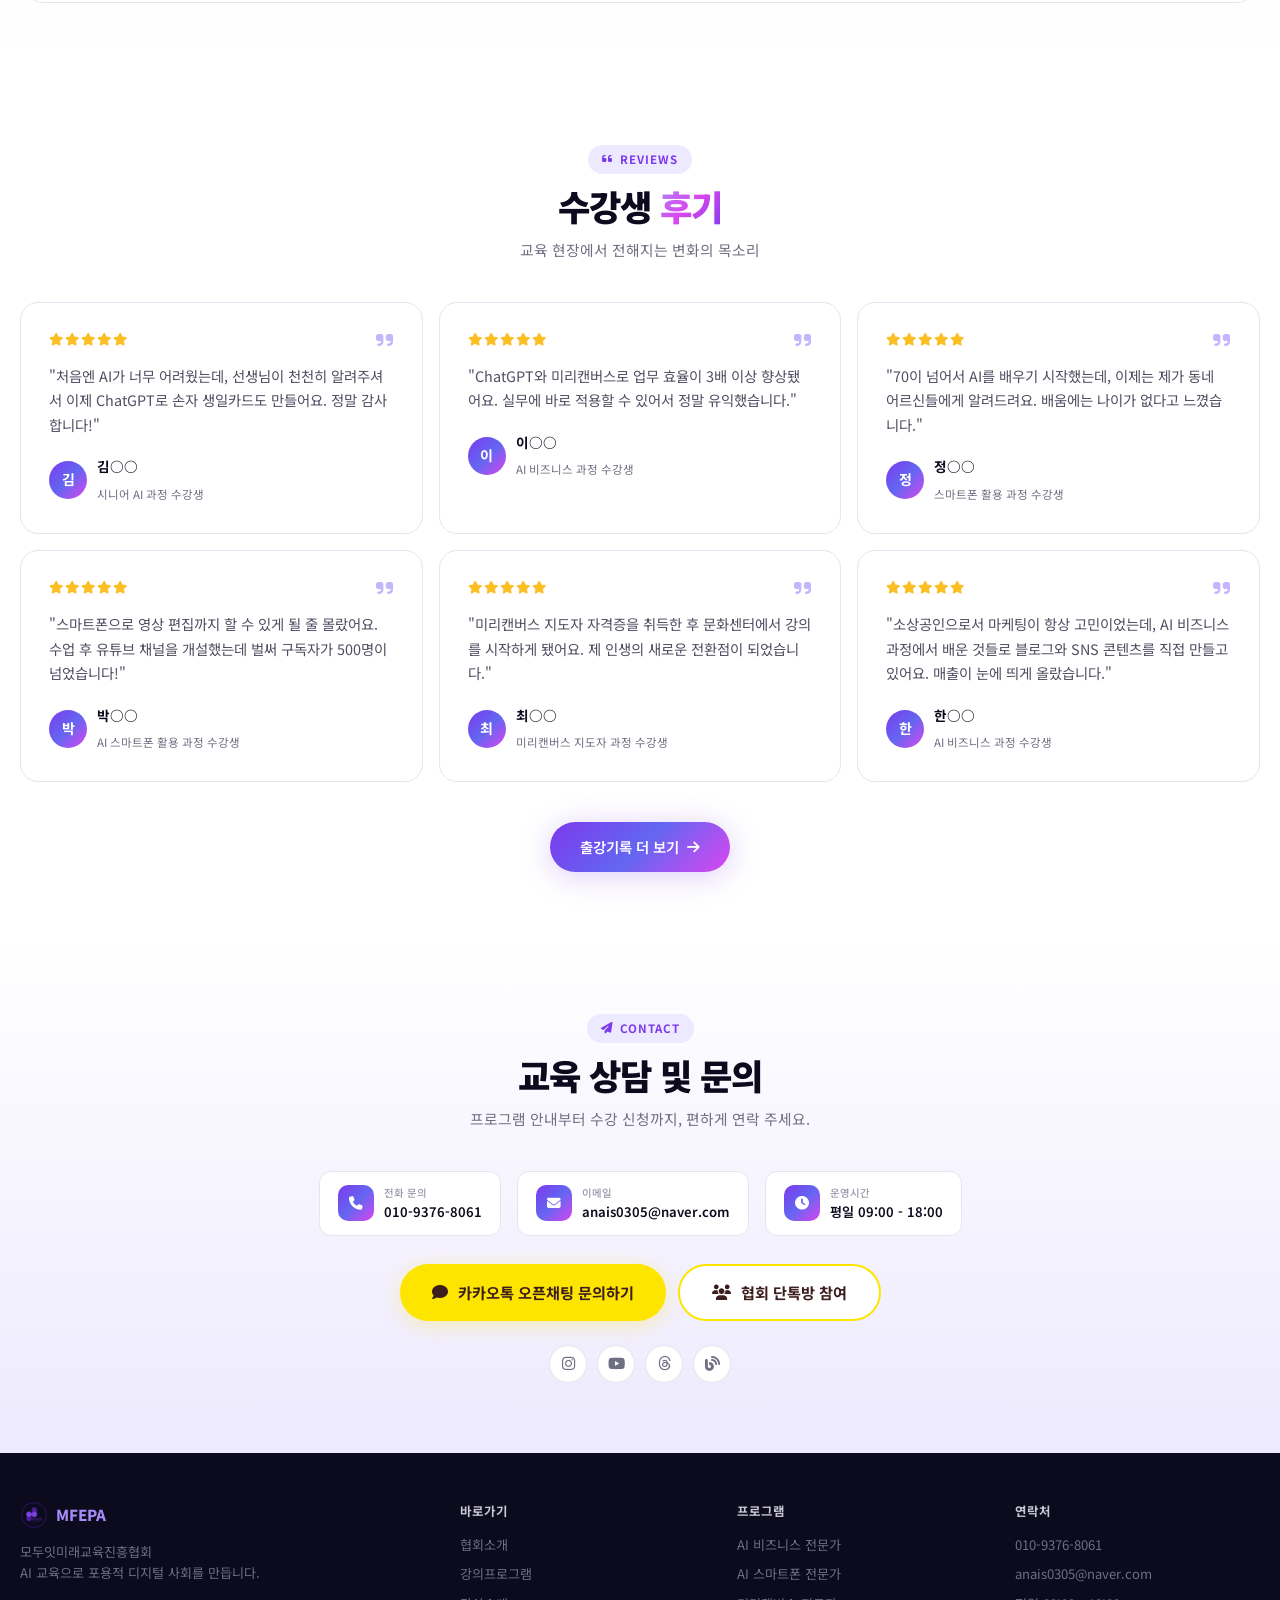
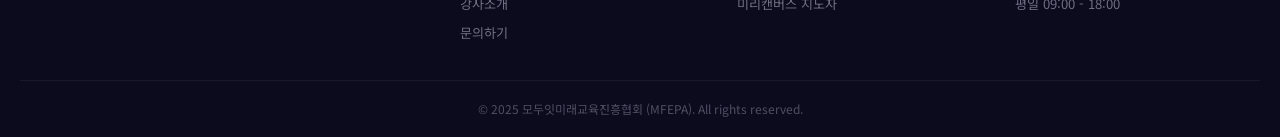
==== commit c204b36b: "CEO저널 AI칼럼 링크 주소 변경 (박옥경 검색 결과로) Co-Authored-By: Claude Opus 4.6 <noreply@anthropic.com>" ====
--- a/index.html
+++ b/index.html
@@ -33,7 +33,7 @@
         <li><a href="#stats">성과</a></li>
         <li><a href="#partners">협력기관</a></li>
         <li><a href="https://blog.naver.com/sujung_world" target="_blank" rel="noopener">출강기록</a></li>
-        <li><a href="https://www.ceojhn.com/news/articleList.html?sc_sub_section_code=S2N15&view_type=sm" target="_blank" rel="noopener">AI칼럼</a></li>
+        <li><a href="https://www.ceojhn.com/news/articleList.html?sc_area=A&view_type=sm&sc_word=%EB%B0%95%EC%98%A5%EA%B2%BD" target="_blank" rel="noopener">AI칼럼</a></li>
         <li><a href="https://www.youtube.com/@sujung_world" target="_blank" rel="noopener" class="nav-youtube"><i class="fab fa-youtube"></i> 유튜브</a></li>
         <li><a href="#testimonials">후기</a></li>
         <li><a href="#contact" class="nav-cta">문의하기</a></li>
@@ -220,7 +220,7 @@
         </a>
       </div>
       <div class="press-cta">
-        <a href="https://www.ceojhn.com/news/articleList.html?sc_sub_section_code=S2N15&view_type=sm" target="_blank" rel="noopener" class="btn btn-outline-purple">
+        <a href="https://www.ceojhn.com/news/articleList.html?sc_area=A&view_type=sm&sc_word=%EB%B0%95%EC%98%A5%EA%B2%BD" target="_blank" rel="noopener" class="btn btn-outline-purple">
           <i class="fas fa-pen-nib"></i>
           <span>CEO저널 AI 칼럼 더 보기</span>
           <i class="fas fa-arrow-right"></i>
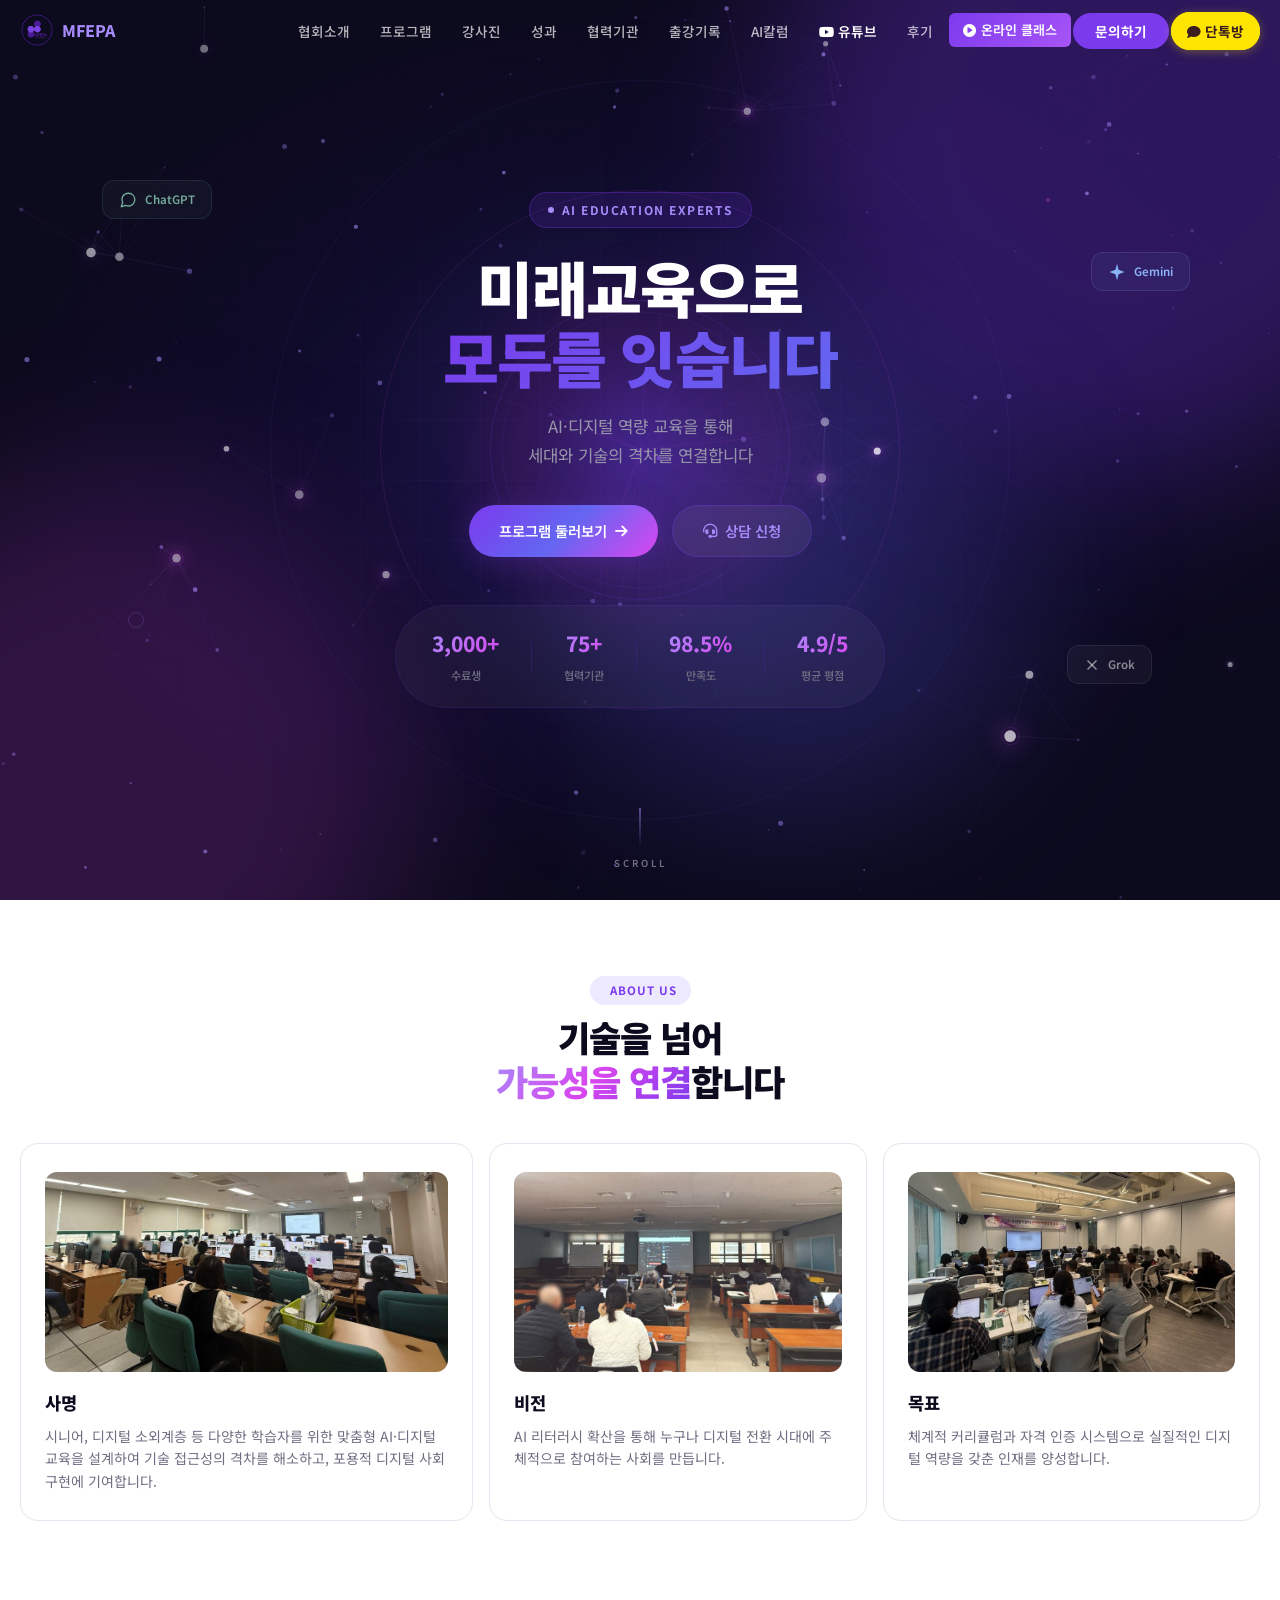
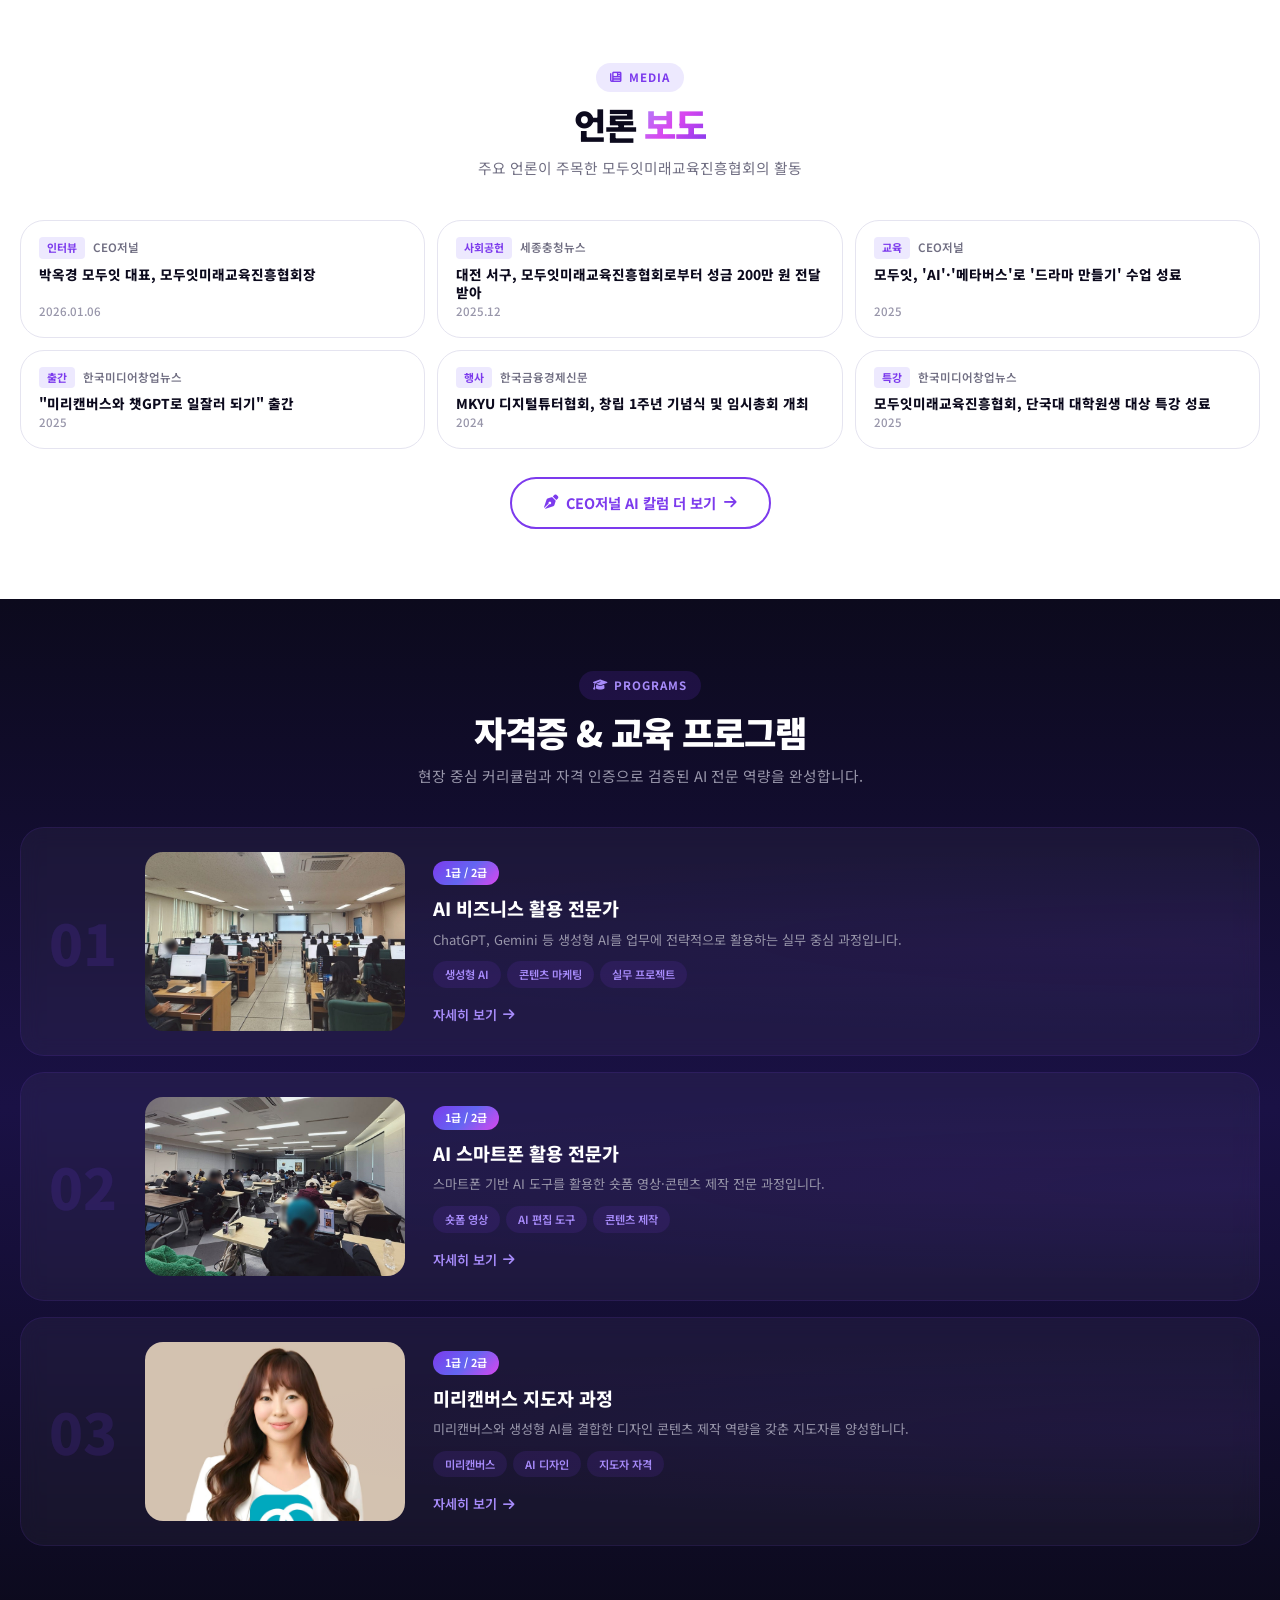
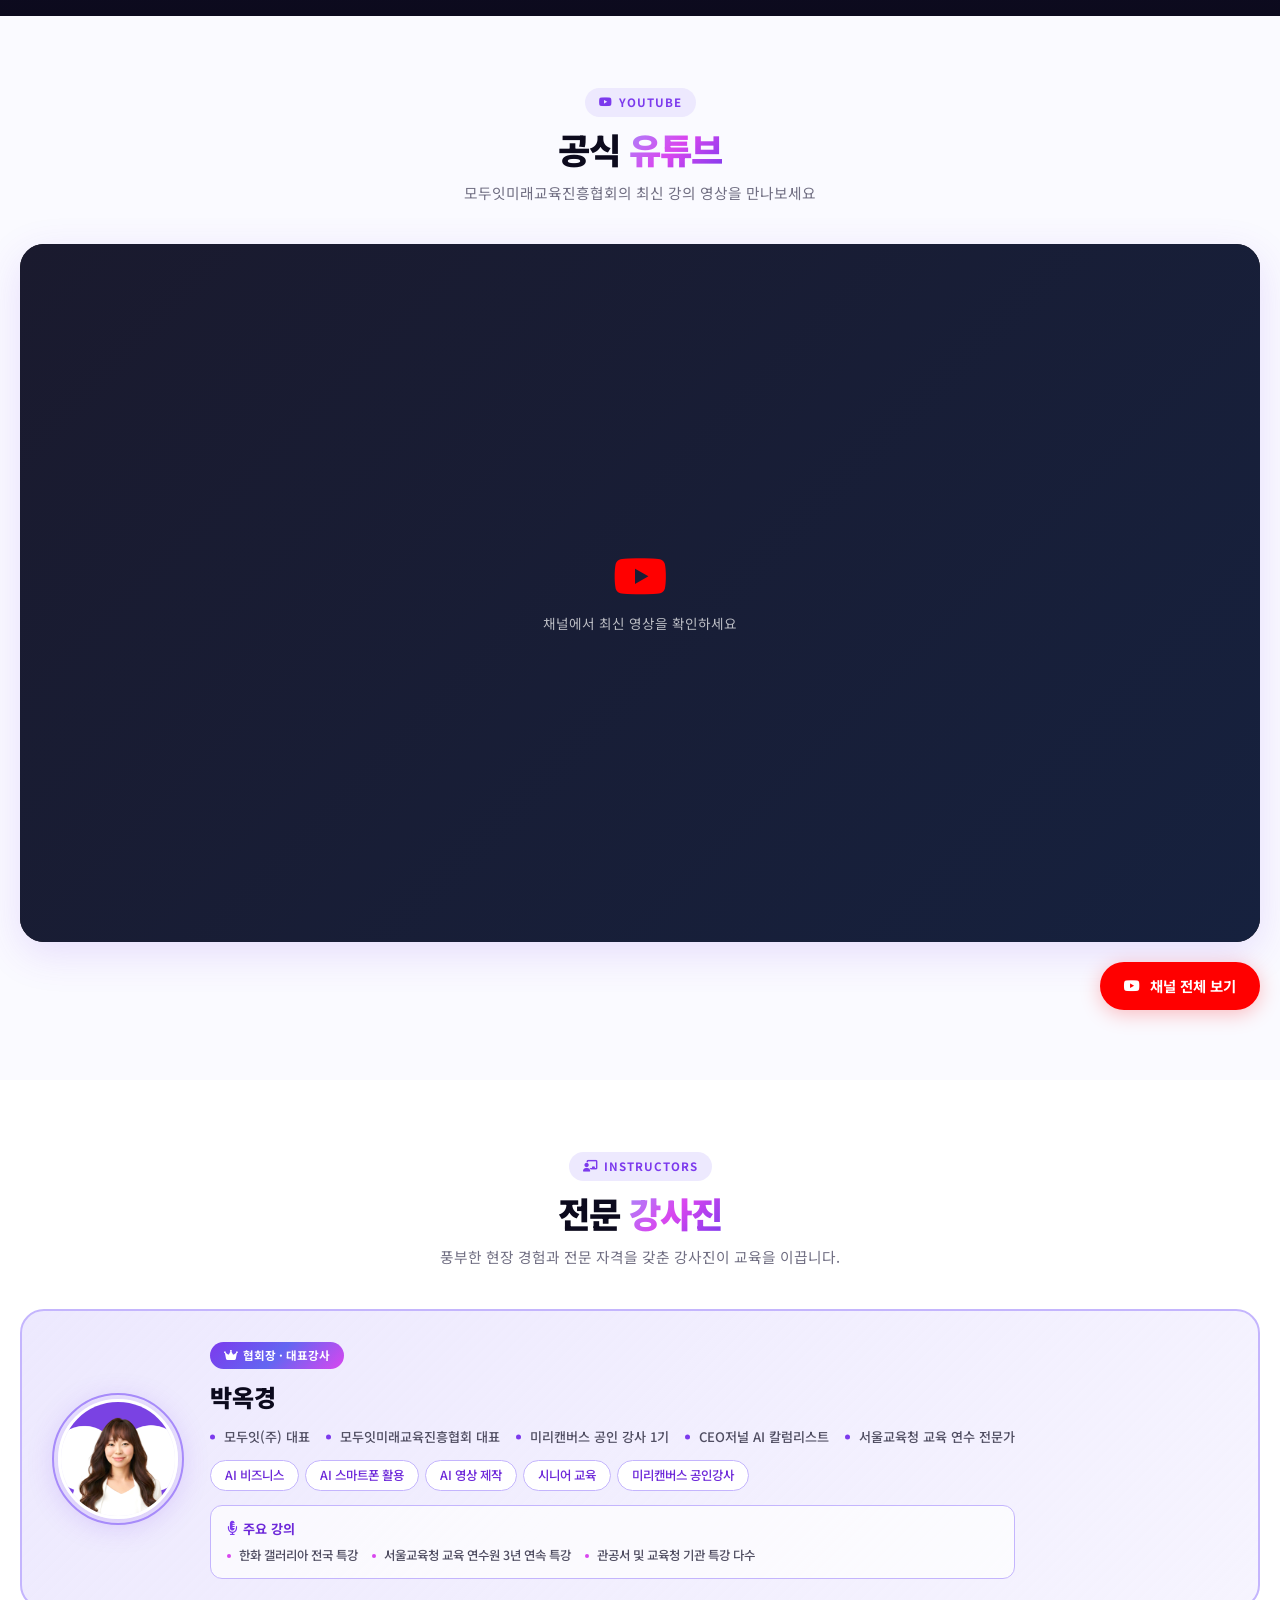
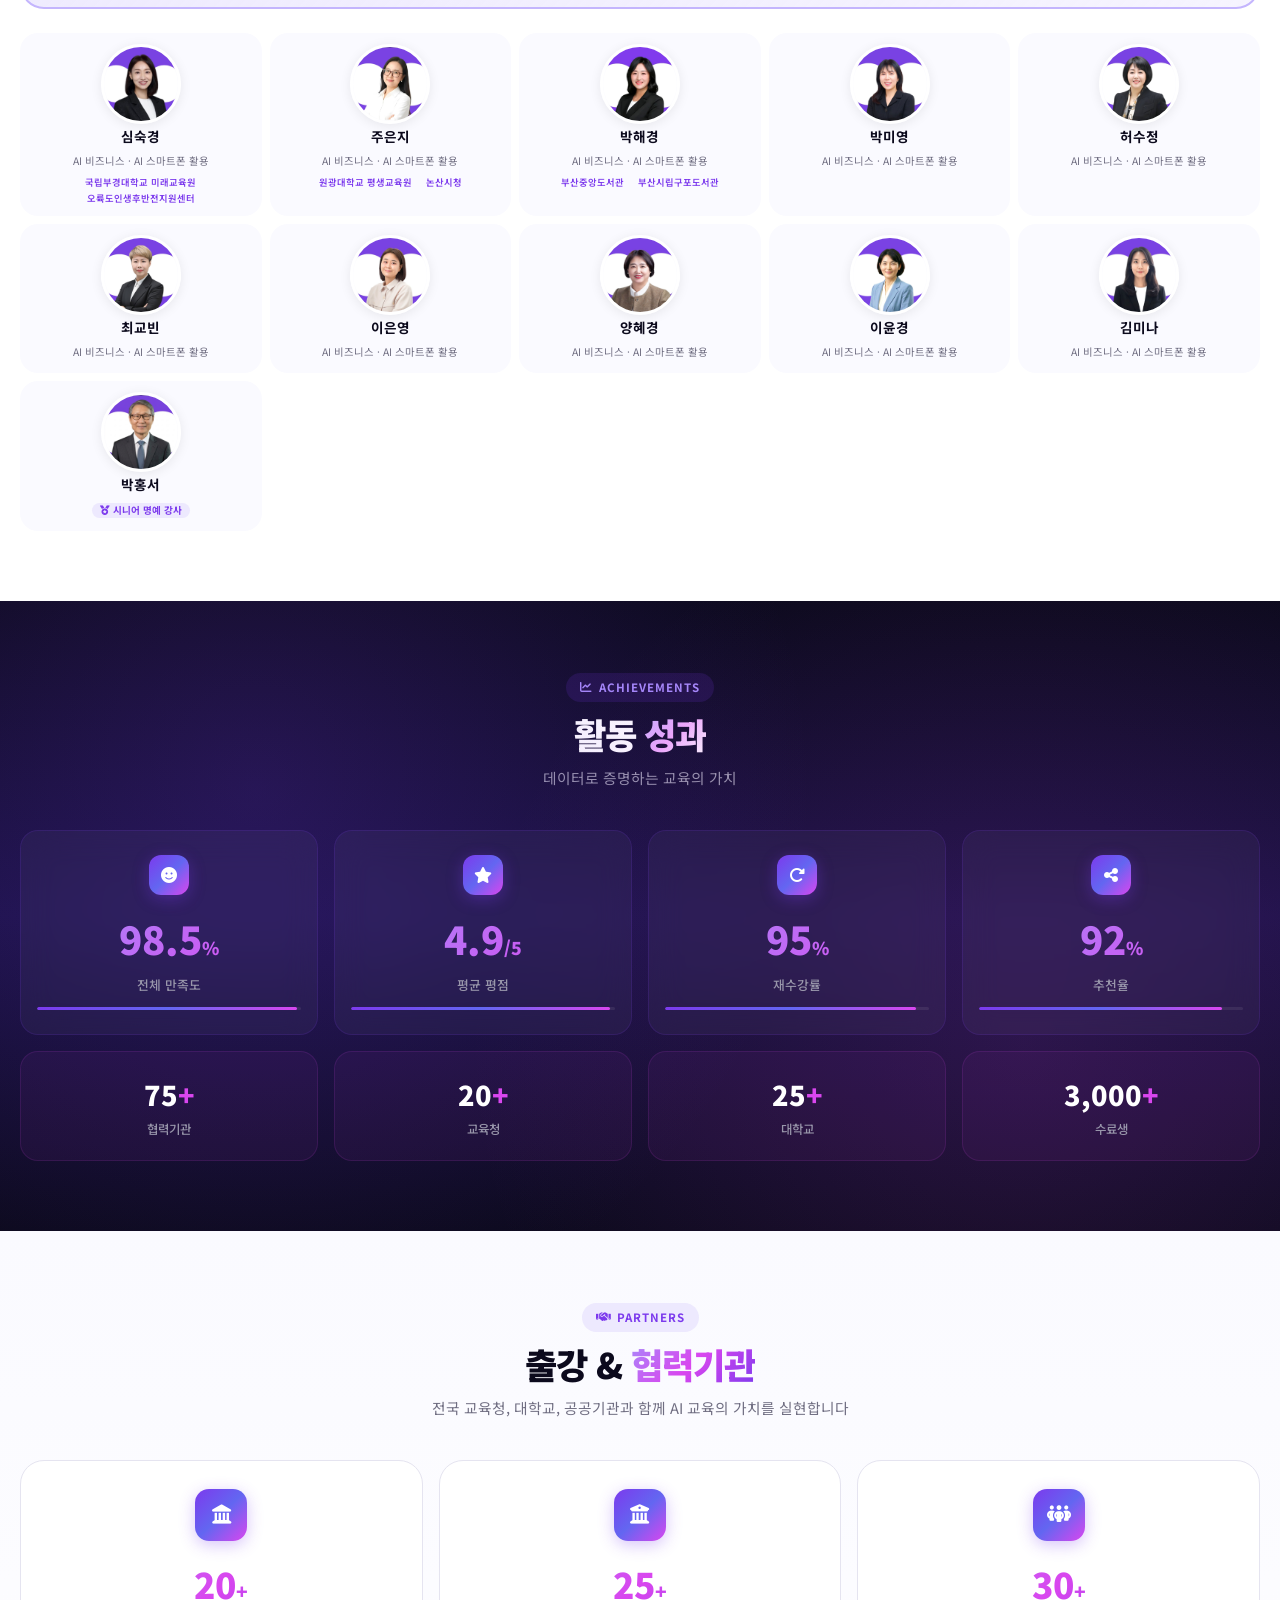
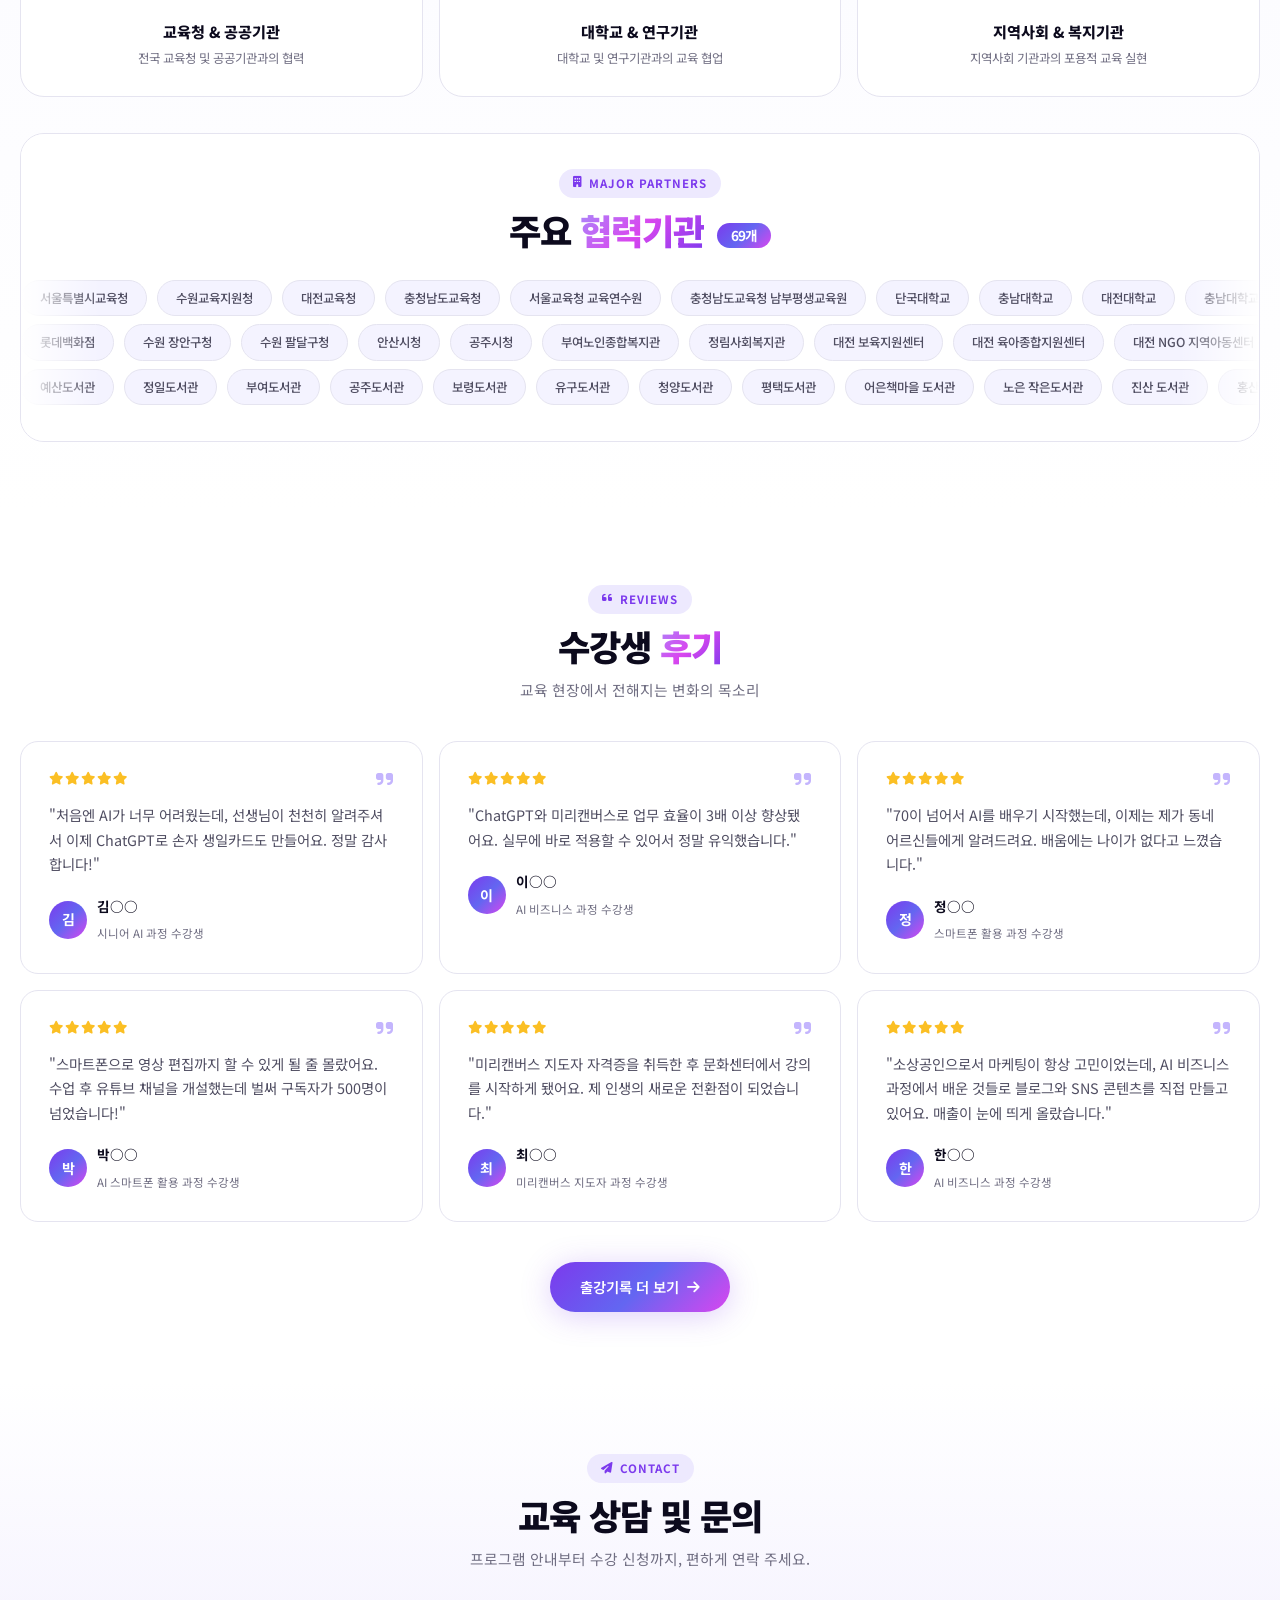
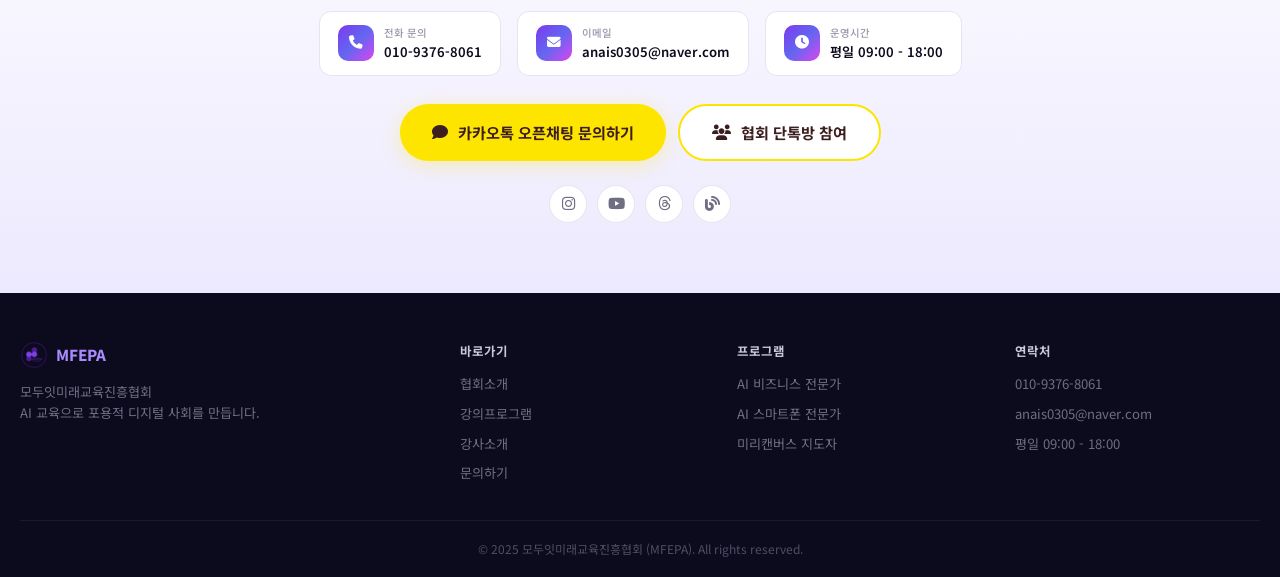
==== commit cd700e2c: "협회 홈 상단 메뉴에 온라인 클래스 링크 추가 - 네비게이션에 '온라인 클래스' 버튼 추가 (보라색 그라데이션) - class.html로 연결  Co-Authored-By: Cla" ====
--- a/index.html
+++ b/index.html
@@ -36,6 +36,7 @@
         <li><a href="https://www.ceojhn.com/news/articleList.html?sc_area=A&view_type=sm&sc_word=%EB%B0%95%EC%98%A5%EA%B2%BD" target="_blank" rel="noopener">AI칼럼</a></li>
         <li><a href="https://www.youtube.com/@sujung_world" target="_blank" rel="noopener" class="nav-youtube"><i class="fab fa-youtube"></i> 유튜브</a></li>
         <li><a href="#testimonials">후기</a></li>
+        <li><a href="class.html" class="nav-class"><i class="fas fa-play-circle"></i> 온라인 클래스</a></li>
         <li><a href="#contact" class="nav-cta">문의하기</a></li>
         <li><a href="https://open.kakao.com/o/g5r1uQsf" target="_blank" rel="noopener" class="nav-kakao"><i class="fas fa-comment"></i> 단톡방</a></li>
       </ul>
--- a/style.css
+++ b/style.css
@@ -112,12 +112,18 @@
 .nav-cta:hover { background: var(--purple-dark) !important; box-shadow: var(--shadow-purple) !important; }
 .nav-kakao {
   background: #FEE500 !important; color: #3C1E1E !important;
-  font-weight: 700 !important; padding: 8px 16px !important;
-  border-radius: var(--radius-full) !important;
-}
-.nav-kakao:hover { background: #F5DC00 !important; }
-.nav-youtube { color: #FF0000 !important; font-weight: 600 !important; }
-.nav-youtube:hover { color: #CC0000 !important; }
+  font-weight: 700 !important; padding: 7px 14px !important;
+  border-radius: 50px !important; border: 2px solid #FEE500 !important;
+  box-shadow: 0 2px 10px rgba(254,229,0,0.3) !important;
+}
+.nav-kakao:hover { background: #F5DC00 !important; box-shadow: 0 4px 16px rgba(254,229,0,0.5) !important; }
+.nav-youtube { color: #fff !important; font-weight: 600 !important; }
+.nav-youtube:hover { color: #ffcccc !important; }
+.nav.scrolled .nav-youtube { color: #FF0000 !important; }
+.nav.scrolled .nav-youtube:hover { color: #CC0000 !important; }
+.nav-class { background: linear-gradient(135deg, #7c3aed, #a855f7) !important; color: #fff !important; padding: 6px 14px !important; border-radius: 6px !important; font-weight: 600 !important; font-size: 13px !important; display: inline-flex !important; align-items: center; gap: 5px; transition: all 0.3s ease !important; }
+.nav-class:hover { background: linear-gradient(135deg, #6d28d9, #9333ea) !important; box-shadow: 0 4px 16px rgba(124, 58, 237, 0.4) !important; transform: translateY(-1px); }
+.nav.scrolled .nav-class { background: linear-gradient(135deg, #7c3aed, #a855f7) !important; }
 .nav-toggle { display: none; flex-direction: column; gap: 5px; background: none; border: none; cursor: pointer; padding: 8px; }
 .nav-toggle span { width: 22px; height: 2px; background: rgba(255,255,255,0.8); border-radius: 2px; transition: all var(--transition); }
 .nav.scrolled .nav-toggle span { background: var(--gray-700); }
@@ -388,12 +394,9 @@
 .section-stats { background: var(--gradient-dark); overflow: hidden; }
 /* === YOUTUBE === */
 .section-youtube { background: var(--gray-50); }
-.youtube-latest-wrap {
-  display: flex; gap: 32px; align-items: flex-start;
-  max-width: 900px; margin: 0 auto;
-}
+.youtube-latest-wrap { display: flex; flex-direction: column; gap: 20px; }
 .youtube-embed-box {
-  position: relative; flex: 2; border-radius: var(--radius-xl);
+  position: relative; width: 100%; border-radius: var(--radius-xl);
   overflow: hidden; background: #000;
   aspect-ratio: 16/9; box-shadow: var(--shadow-card-hover);
 }
@@ -411,15 +414,14 @@
 .youtube-loading span { font-size: 0.85rem; color: rgba(255,255,255,0.7); }
 .youtube-loading.hide { display: none; }
 .youtube-info {
-  flex: 1; display: flex; flex-direction: column; gap: 16px; padding-top: 8px;
+  display: flex; align-items: center; justify-content: space-between; gap: 16px; flex-wrap: wrap;
 }
 .youtube-video-title {
-  font-size: 0.95rem; font-weight: 700; color: var(--dark);
-  line-height: 1.5; display: -webkit-box;
-  -webkit-line-clamp: 3; -webkit-box-orient: vertical; overflow: hidden;
+  font-size: 1rem; font-weight: 700; color: var(--dark);
+  line-height: 1.5; flex: 1;
 }
 .btn-youtube-channel {
-  display: inline-flex; align-items: center; gap: 10px;
+  display: inline-flex; align-items: center; gap: 10px; flex-shrink: 0;
   padding: 12px 24px; background: #FF0000; color: var(--white);
   font-size: 0.9rem; font-weight: 700; border-radius: 50px;
   text-decoration: none; transition: all var(--transition);
@@ -427,8 +429,7 @@
 }
 .btn-youtube-channel:hover { background: #CC0000; transform: translateY(-2px); box-shadow: 0 8px 30px rgba(255,0,0,0.4); }
 @media (max-width: 768px) {
-  .youtube-latest-wrap { flex-direction: column; }
-  .youtube-info { padding-top: 0; }
+  .youtube-info { flex-direction: column; align-items: flex-start; }
 }
 .stats-bg-pattern {
   position: absolute; inset: 0; pointer-events: none;
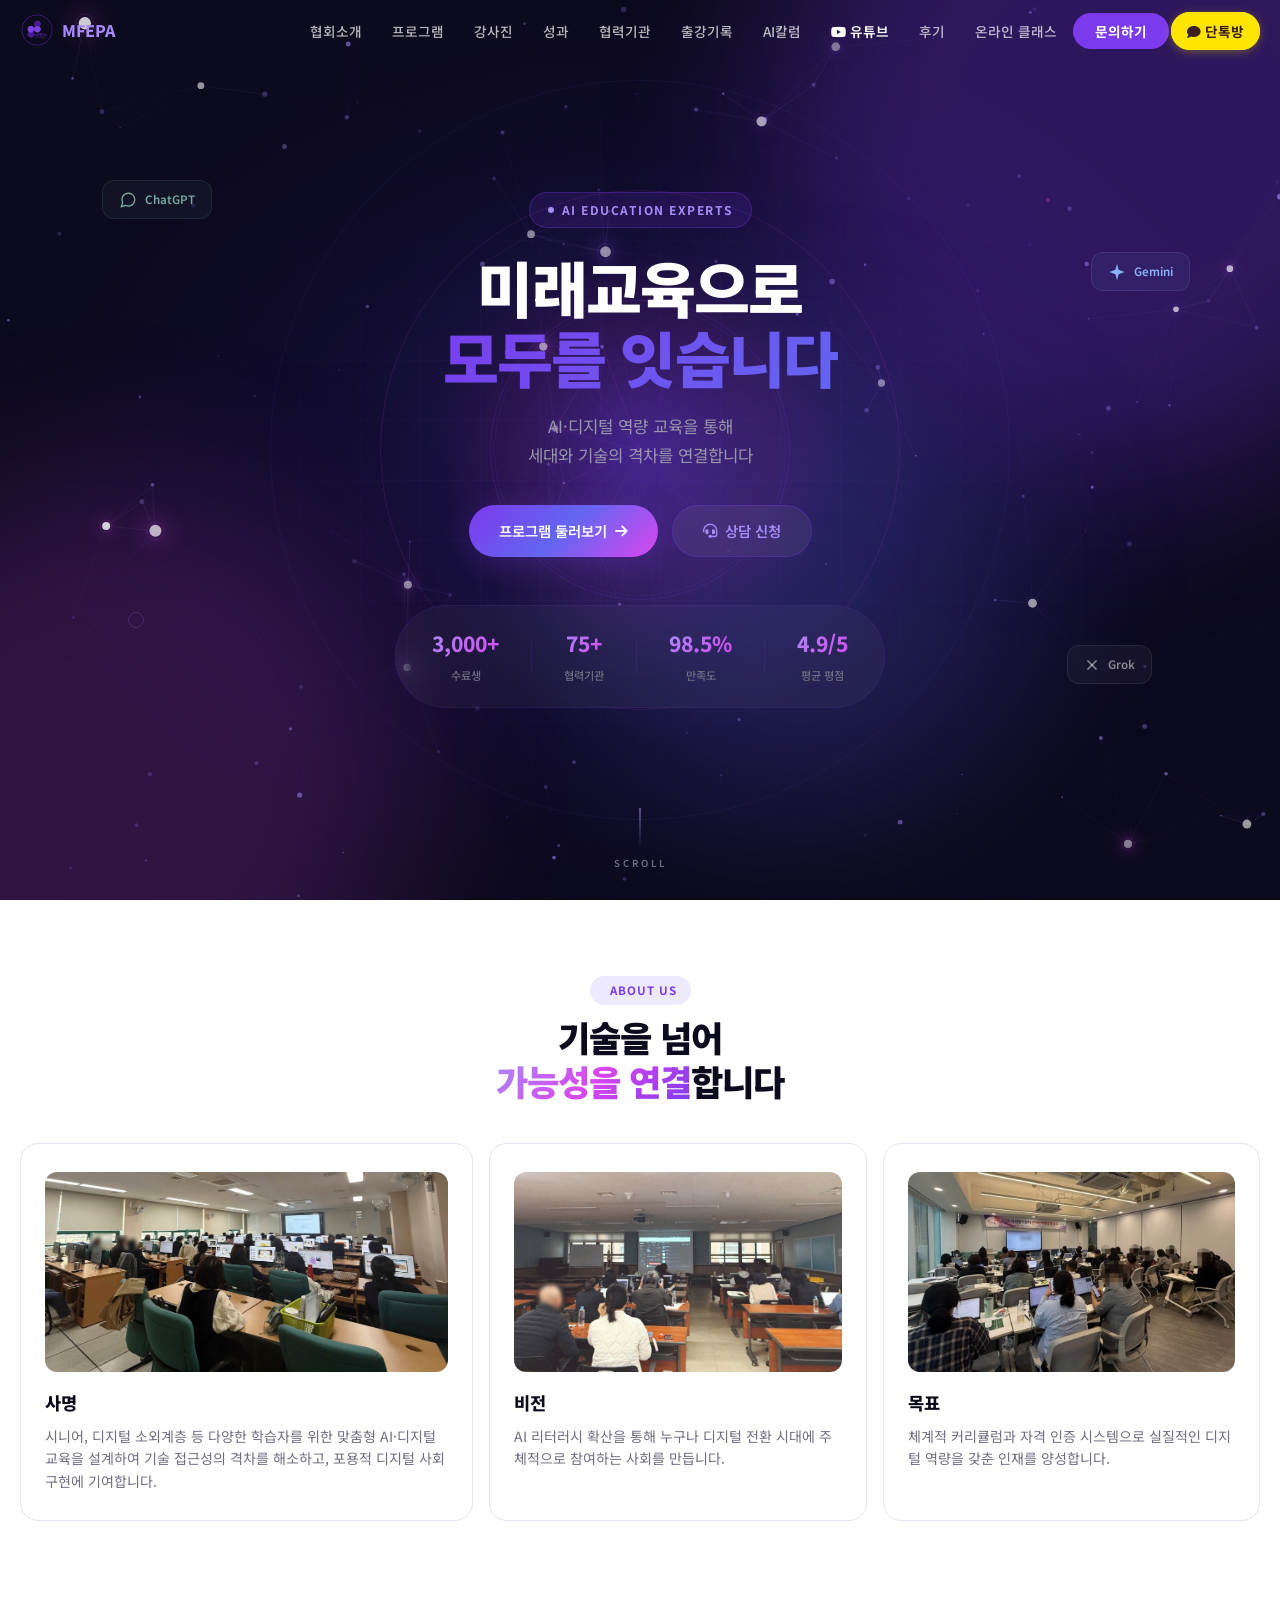
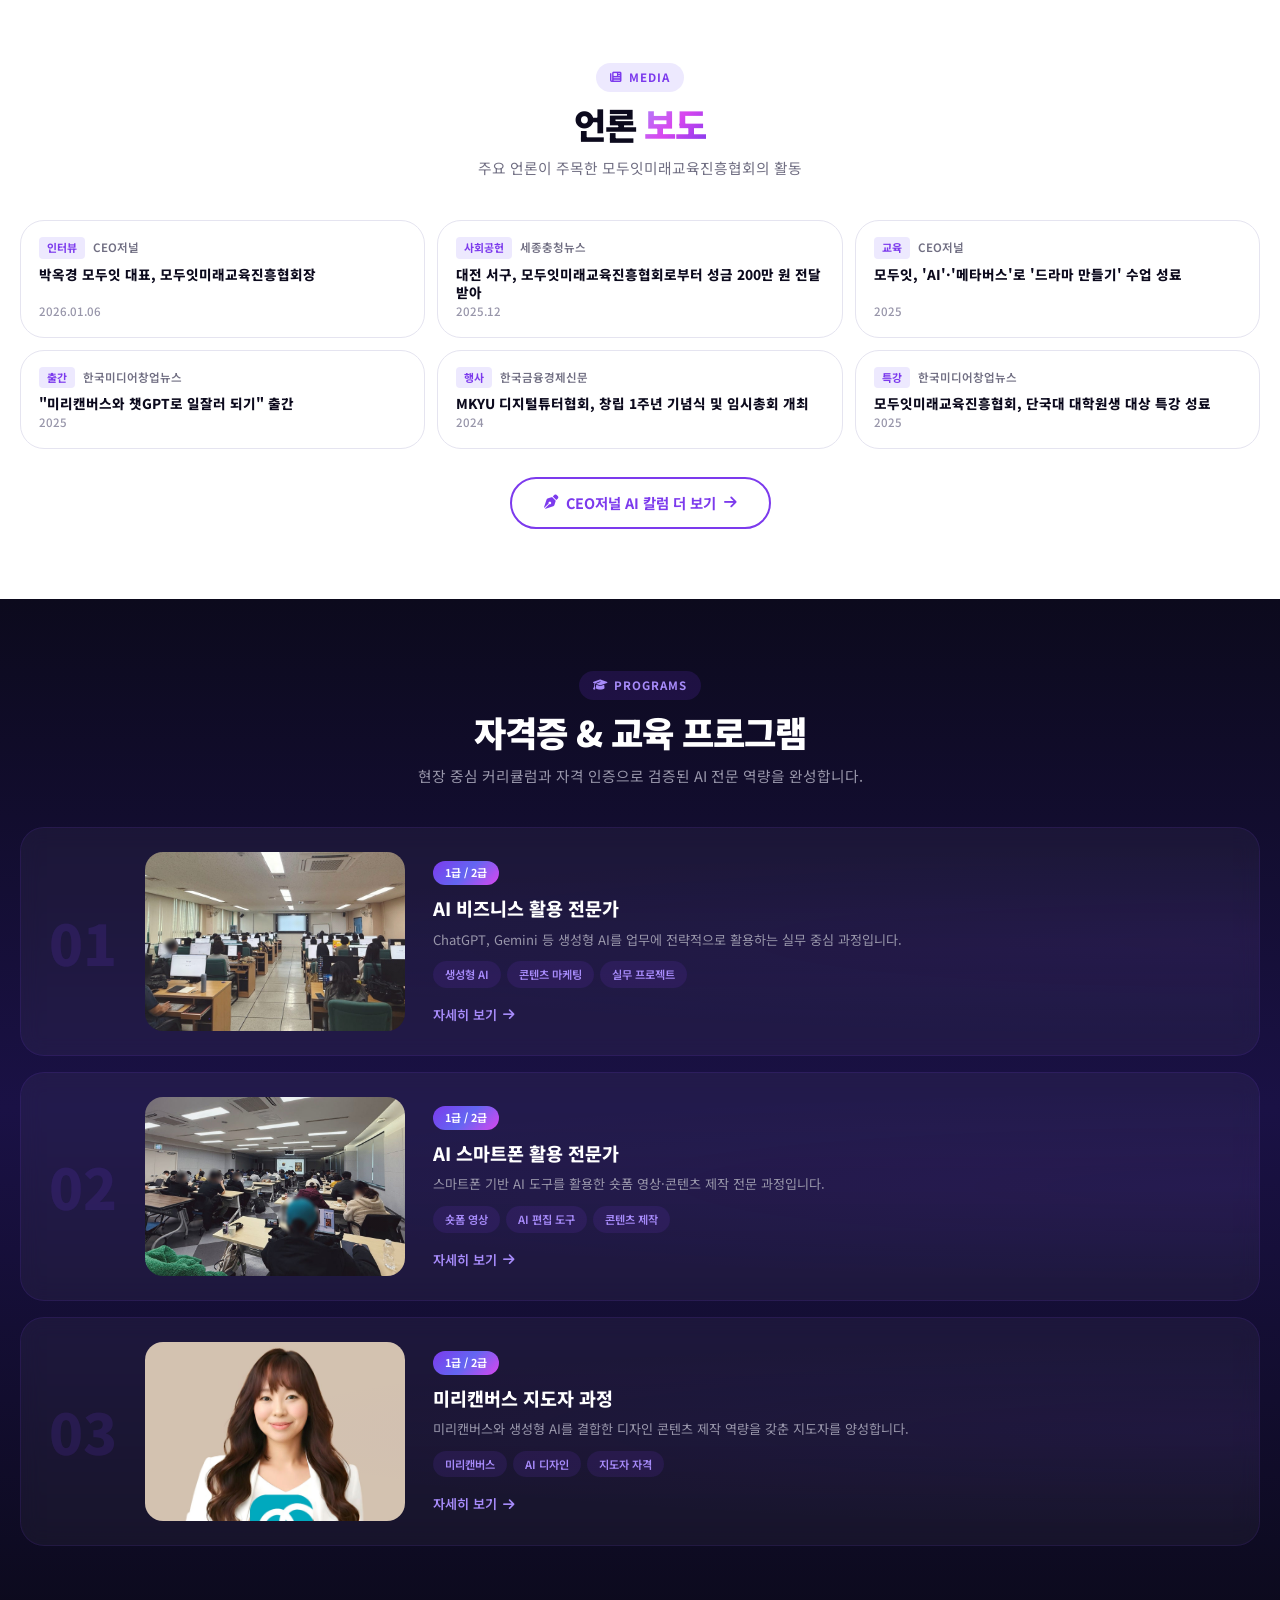
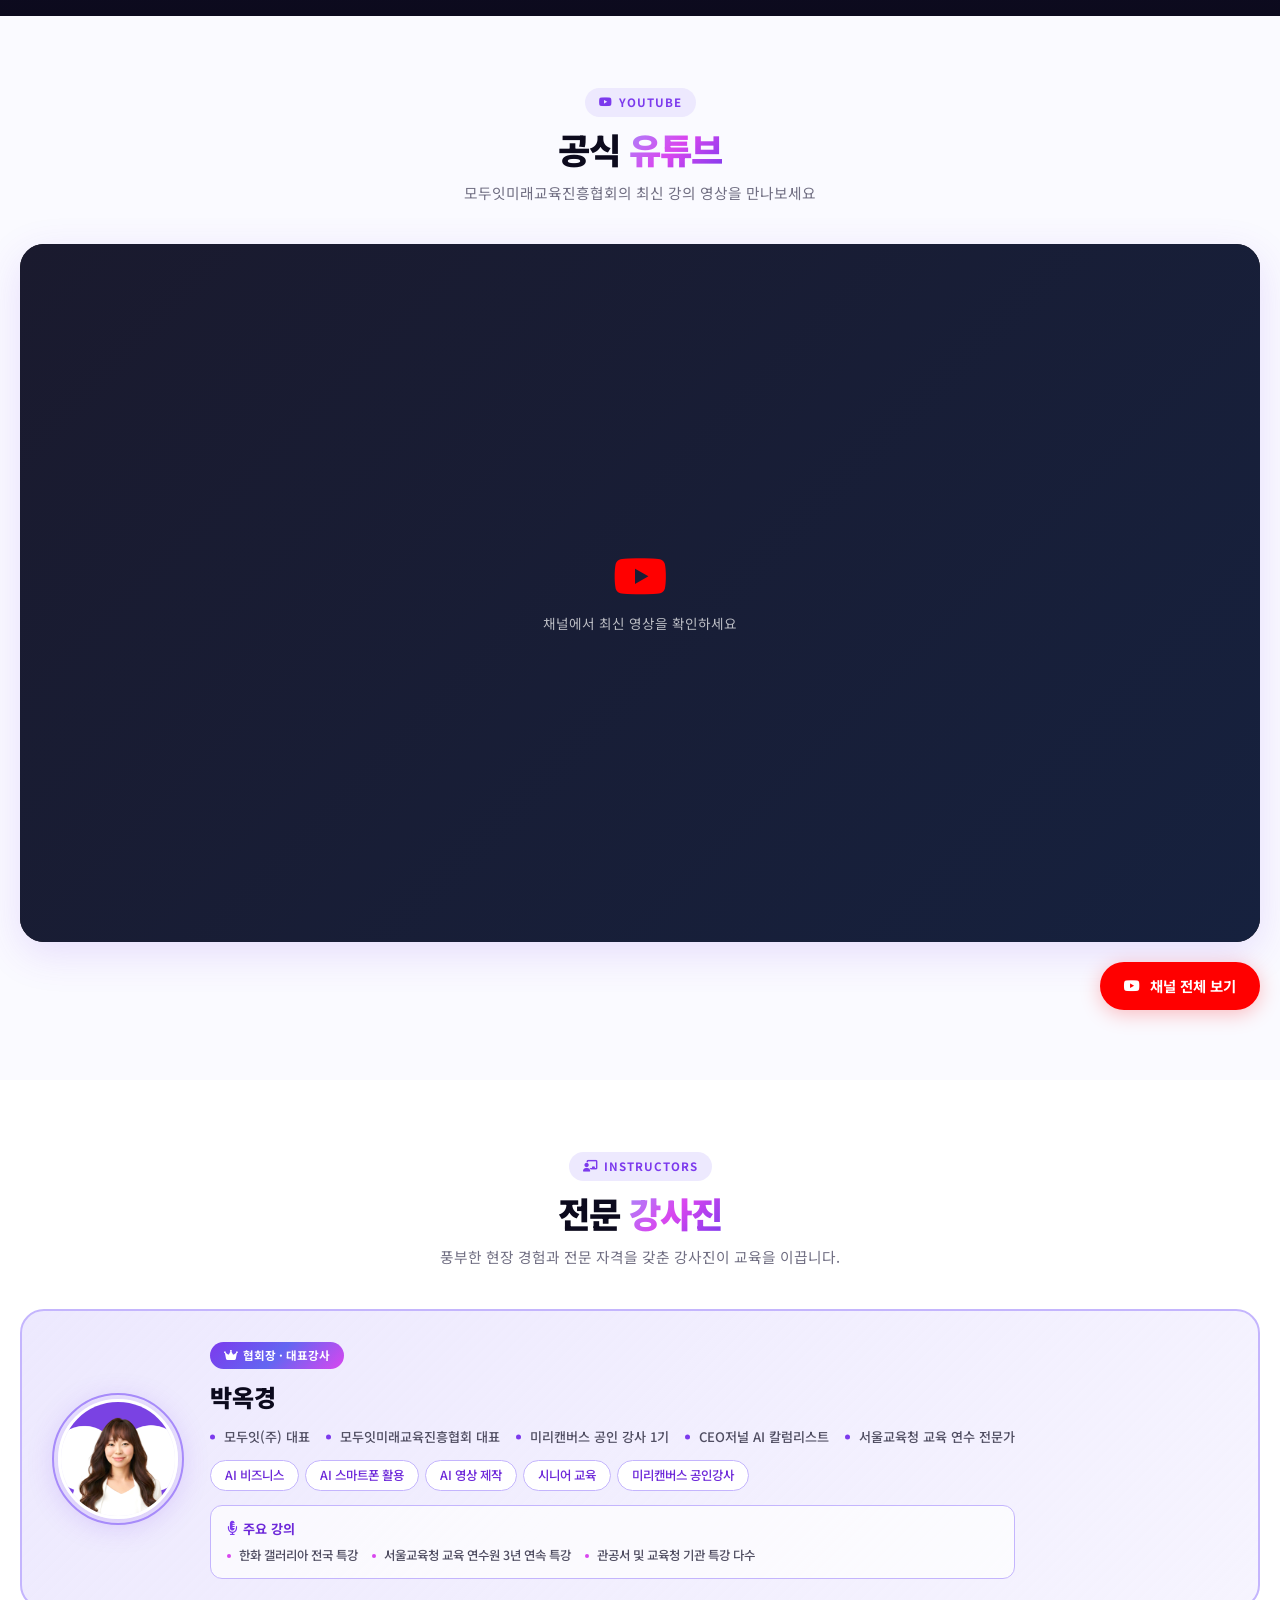
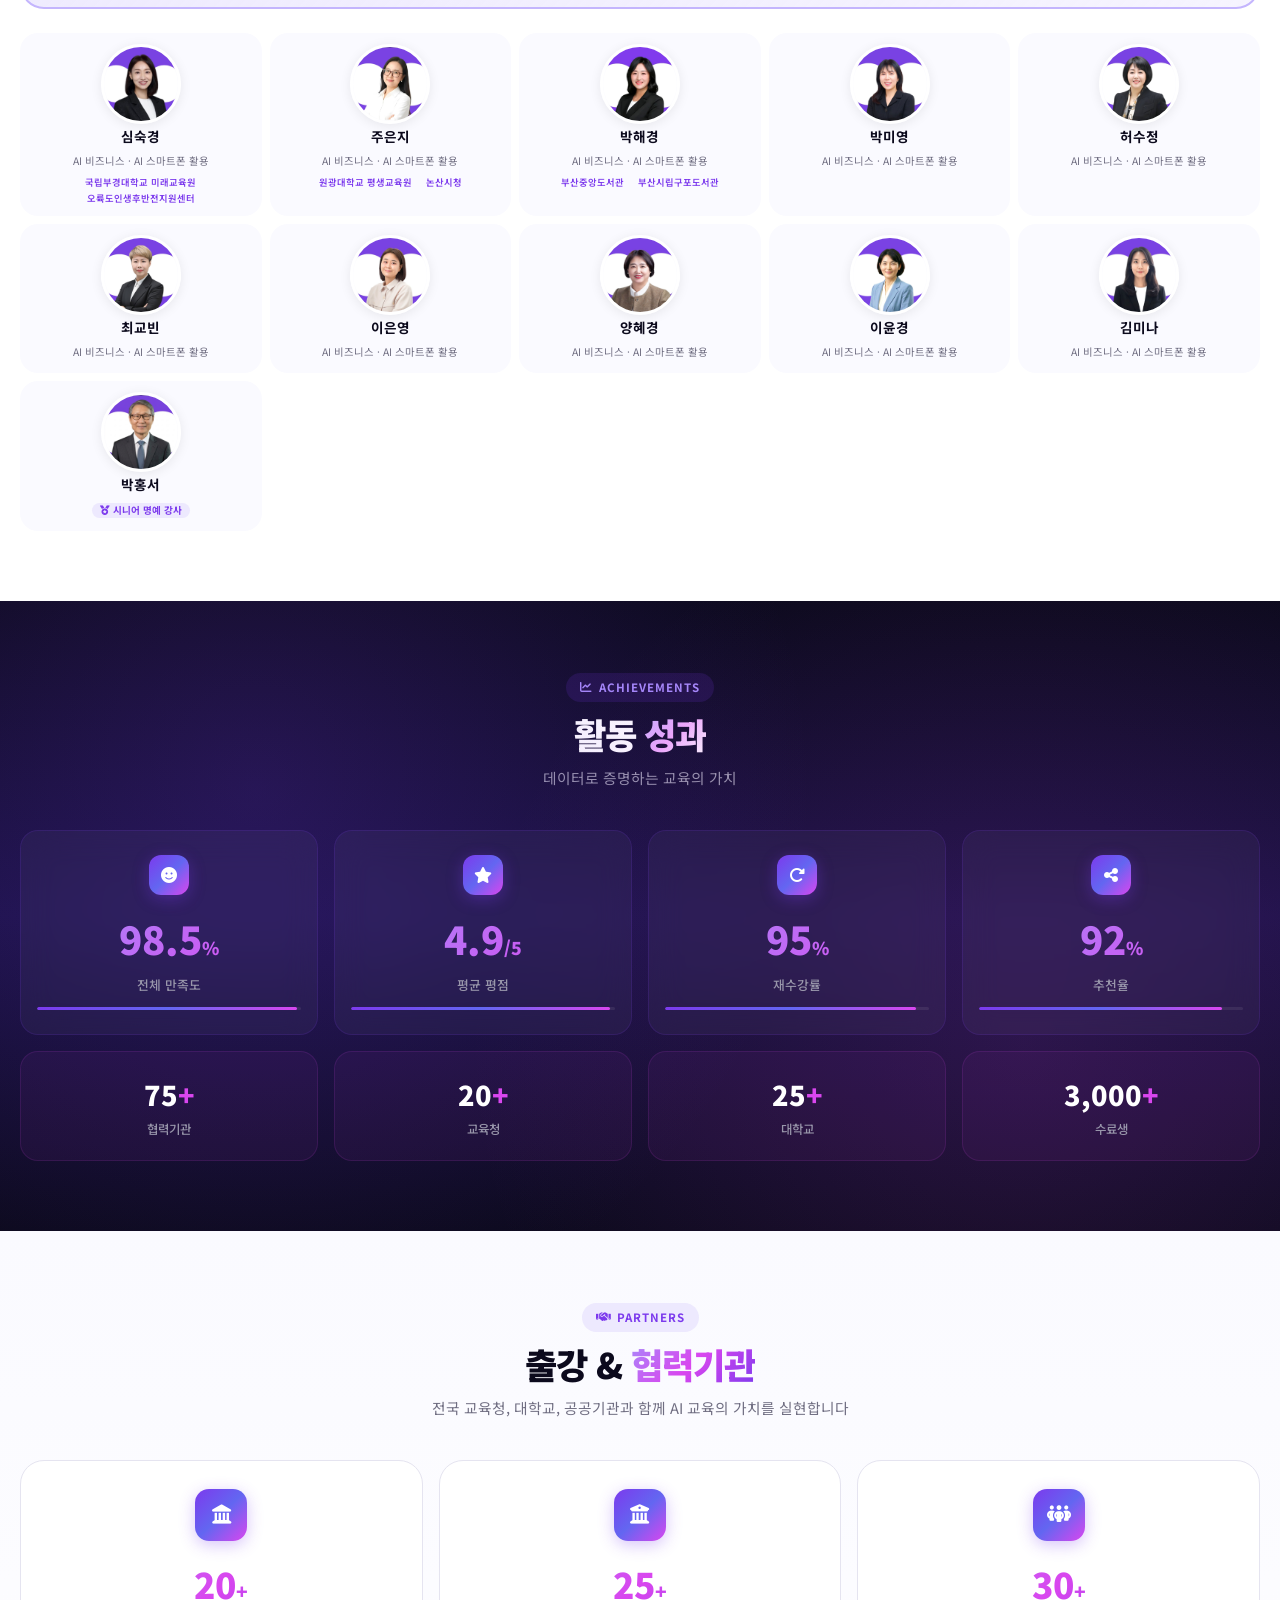
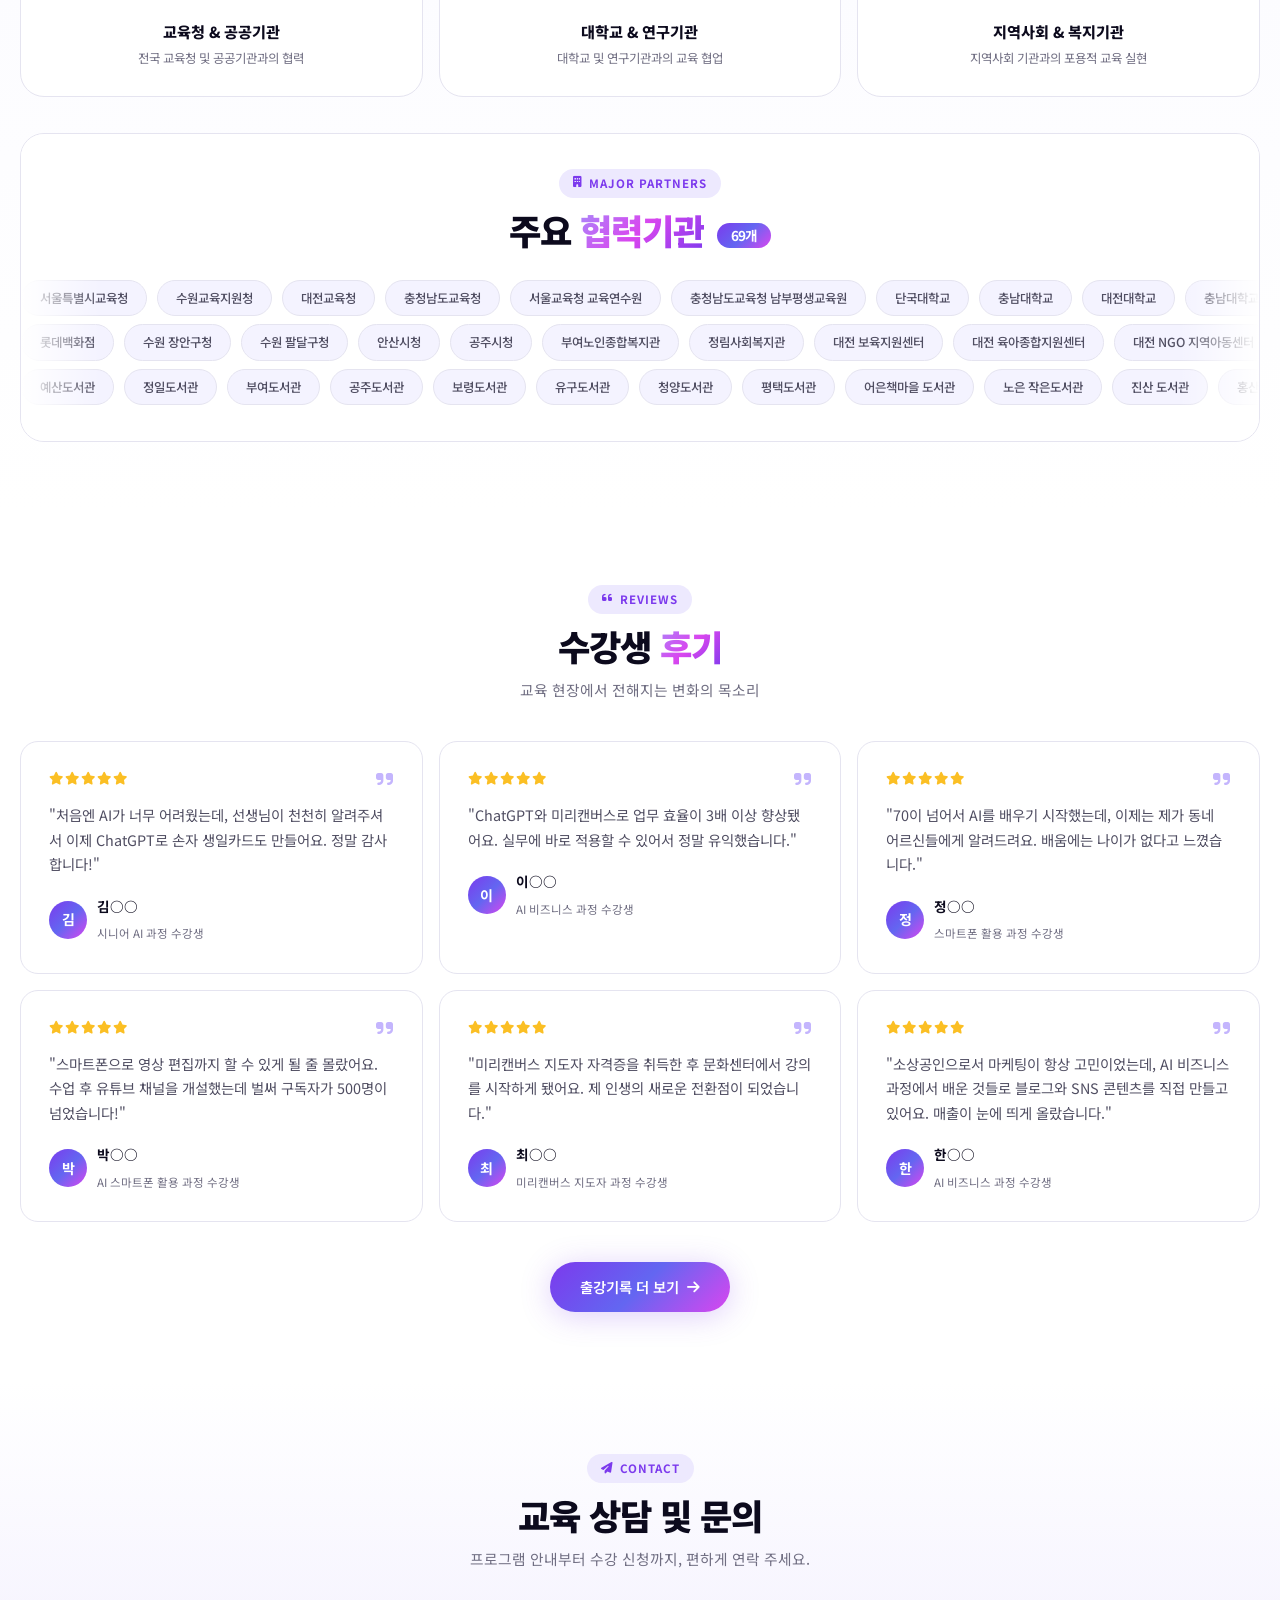
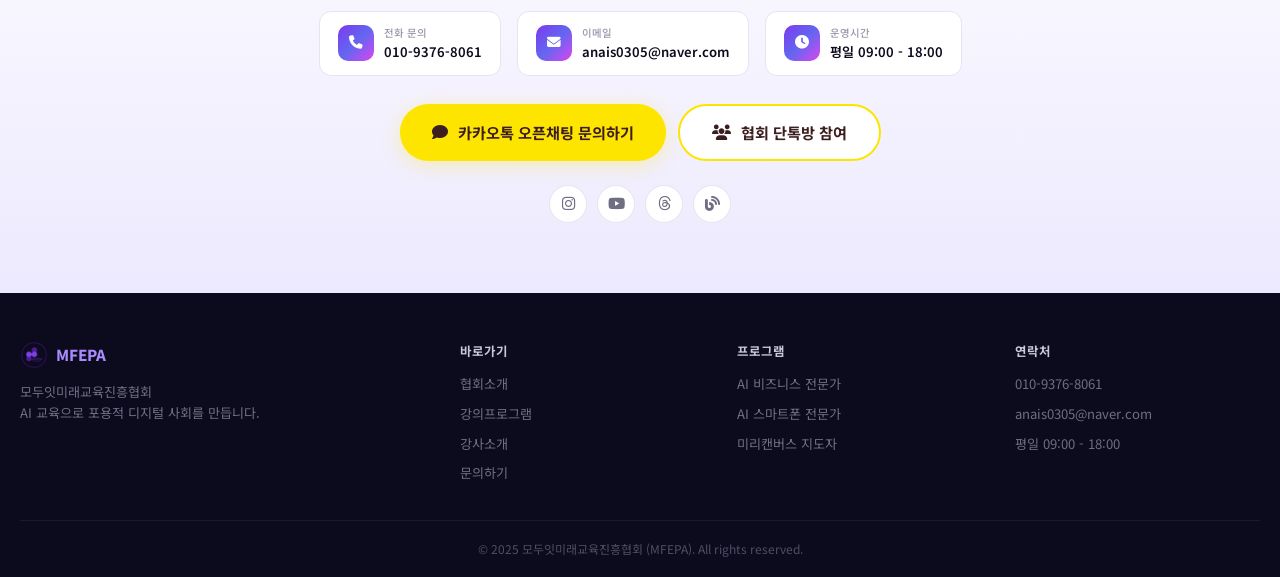
==== commit f2dba5a7: "온라인 클래스 메뉴를 일반 스타일로 통일 + 준비중 알림 - 특별 스타일 제거, 다른 메뉴와 동일한 모양으로 변경 - 클릭 시 '준비중입니다' 알림 표시 (오픈 전까지)  Co-A" ====
--- a/index.html
+++ b/index.html
@@ -36,7 +36,7 @@
         <li><a href="https://www.ceojhn.com/news/articleList.html?sc_area=A&view_type=sm&sc_word=%EB%B0%95%EC%98%A5%EA%B2%BD" target="_blank" rel="noopener">AI칼럼</a></li>
         <li><a href="https://www.youtube.com/@sujung_world" target="_blank" rel="noopener" class="nav-youtube"><i class="fab fa-youtube"></i> 유튜브</a></li>
         <li><a href="#testimonials">후기</a></li>
-        <li><a href="class.html" class="nav-class"><i class="fas fa-play-circle"></i> 온라인 클래스</a></li>
+        <li><a href="#" onclick="alert('온라인 클래스는 현재 준비중입니다.\n곧 오픈 예정이니 조금만 기다려주세요!');return false;">온라인 클래스</a></li>
         <li><a href="#contact" class="nav-cta">문의하기</a></li>
         <li><a href="https://open.kakao.com/o/g5r1uQsf" target="_blank" rel="noopener" class="nav-kakao"><i class="fas fa-comment"></i> 단톡방</a></li>
       </ul>
--- a/style.css
+++ b/style.css
@@ -121,9 +121,6 @@
 .nav-youtube:hover { color: #ffcccc !important; }
 .nav.scrolled .nav-youtube { color: #FF0000 !important; }
 .nav.scrolled .nav-youtube:hover { color: #CC0000 !important; }
-.nav-class { background: linear-gradient(135deg, #7c3aed, #a855f7) !important; color: #fff !important; padding: 6px 14px !important; border-radius: 6px !important; font-weight: 600 !important; font-size: 13px !important; display: inline-flex !important; align-items: center; gap: 5px; transition: all 0.3s ease !important; }
-.nav-class:hover { background: linear-gradient(135deg, #6d28d9, #9333ea) !important; box-shadow: 0 4px 16px rgba(124, 58, 237, 0.4) !important; transform: translateY(-1px); }
-.nav.scrolled .nav-class { background: linear-gradient(135deg, #7c3aed, #a855f7) !important; }
 .nav-toggle { display: none; flex-direction: column; gap: 5px; background: none; border: none; cursor: pointer; padding: 8px; }
 .nav-toggle span { width: 22px; height: 2px; background: rgba(255,255,255,0.8); border-radius: 2px; transition: all var(--transition); }
 .nav.scrolled .nav-toggle span { background: var(--gray-700); }
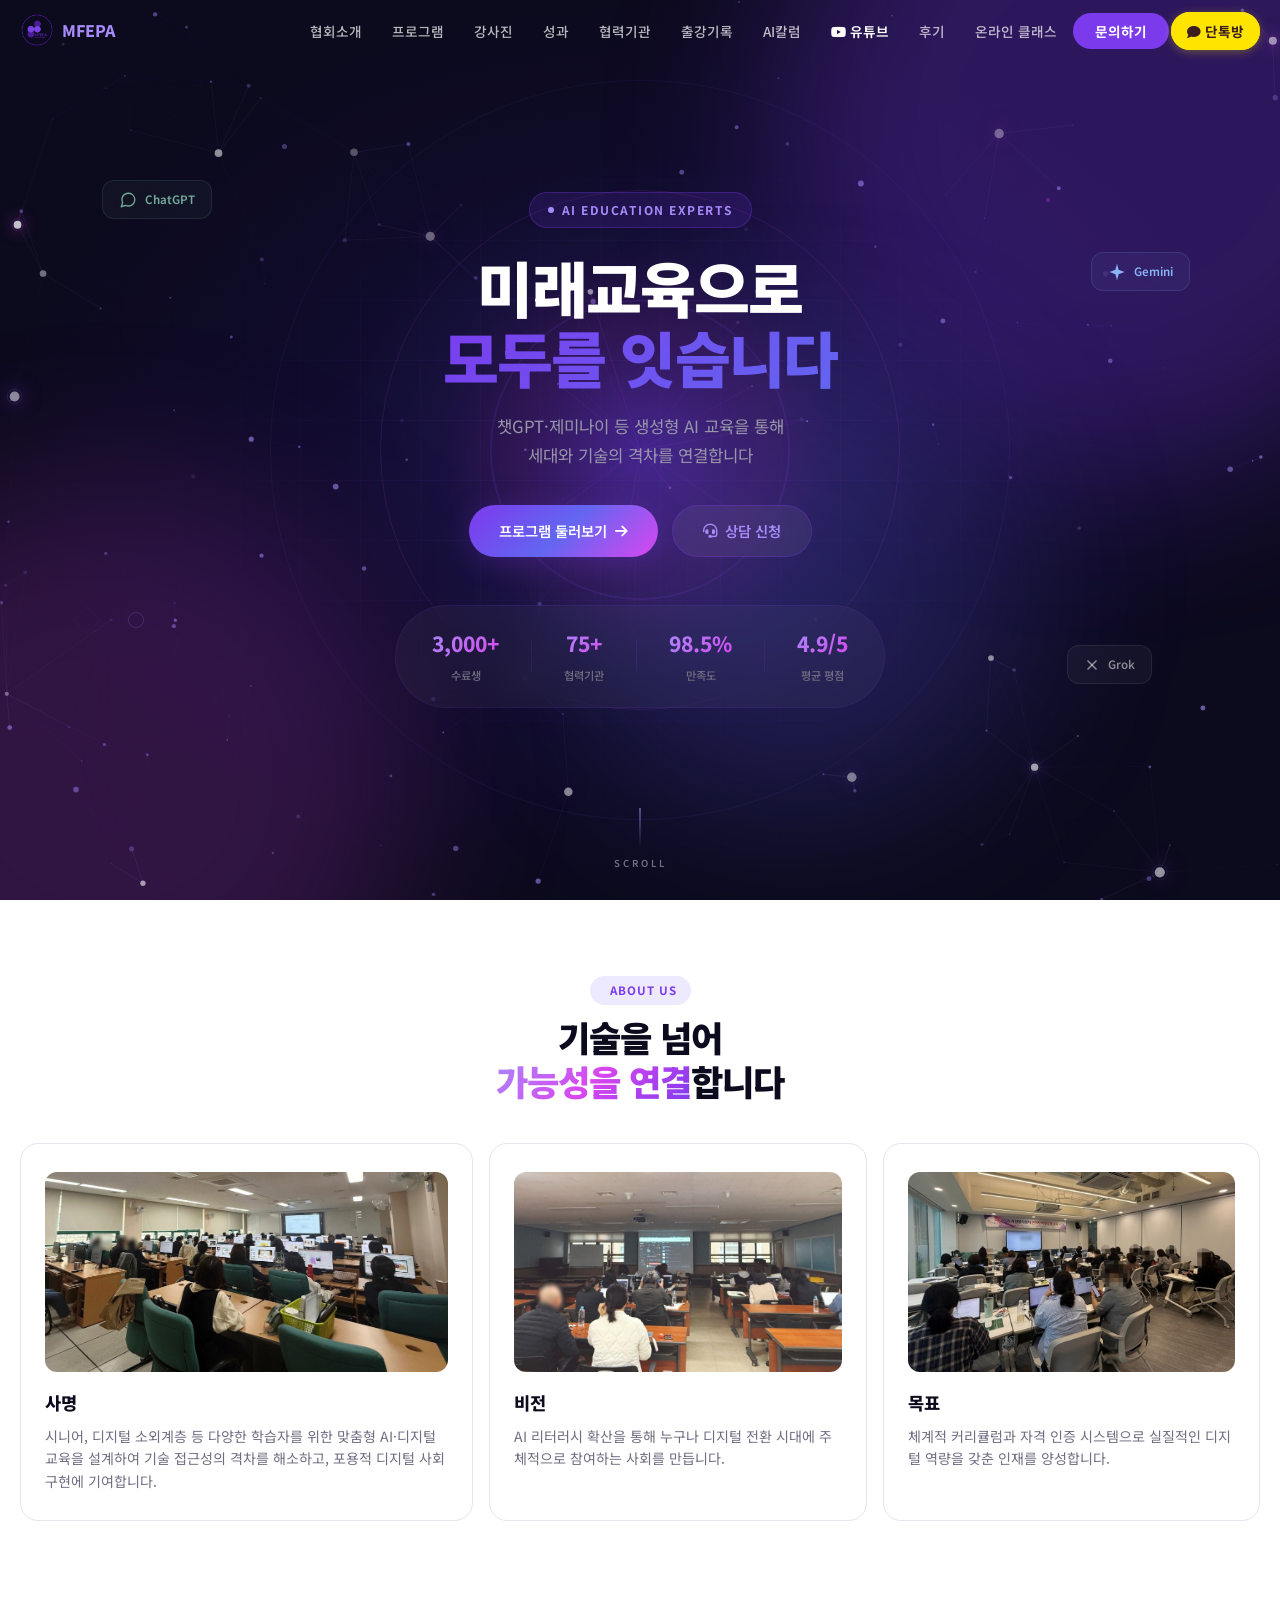
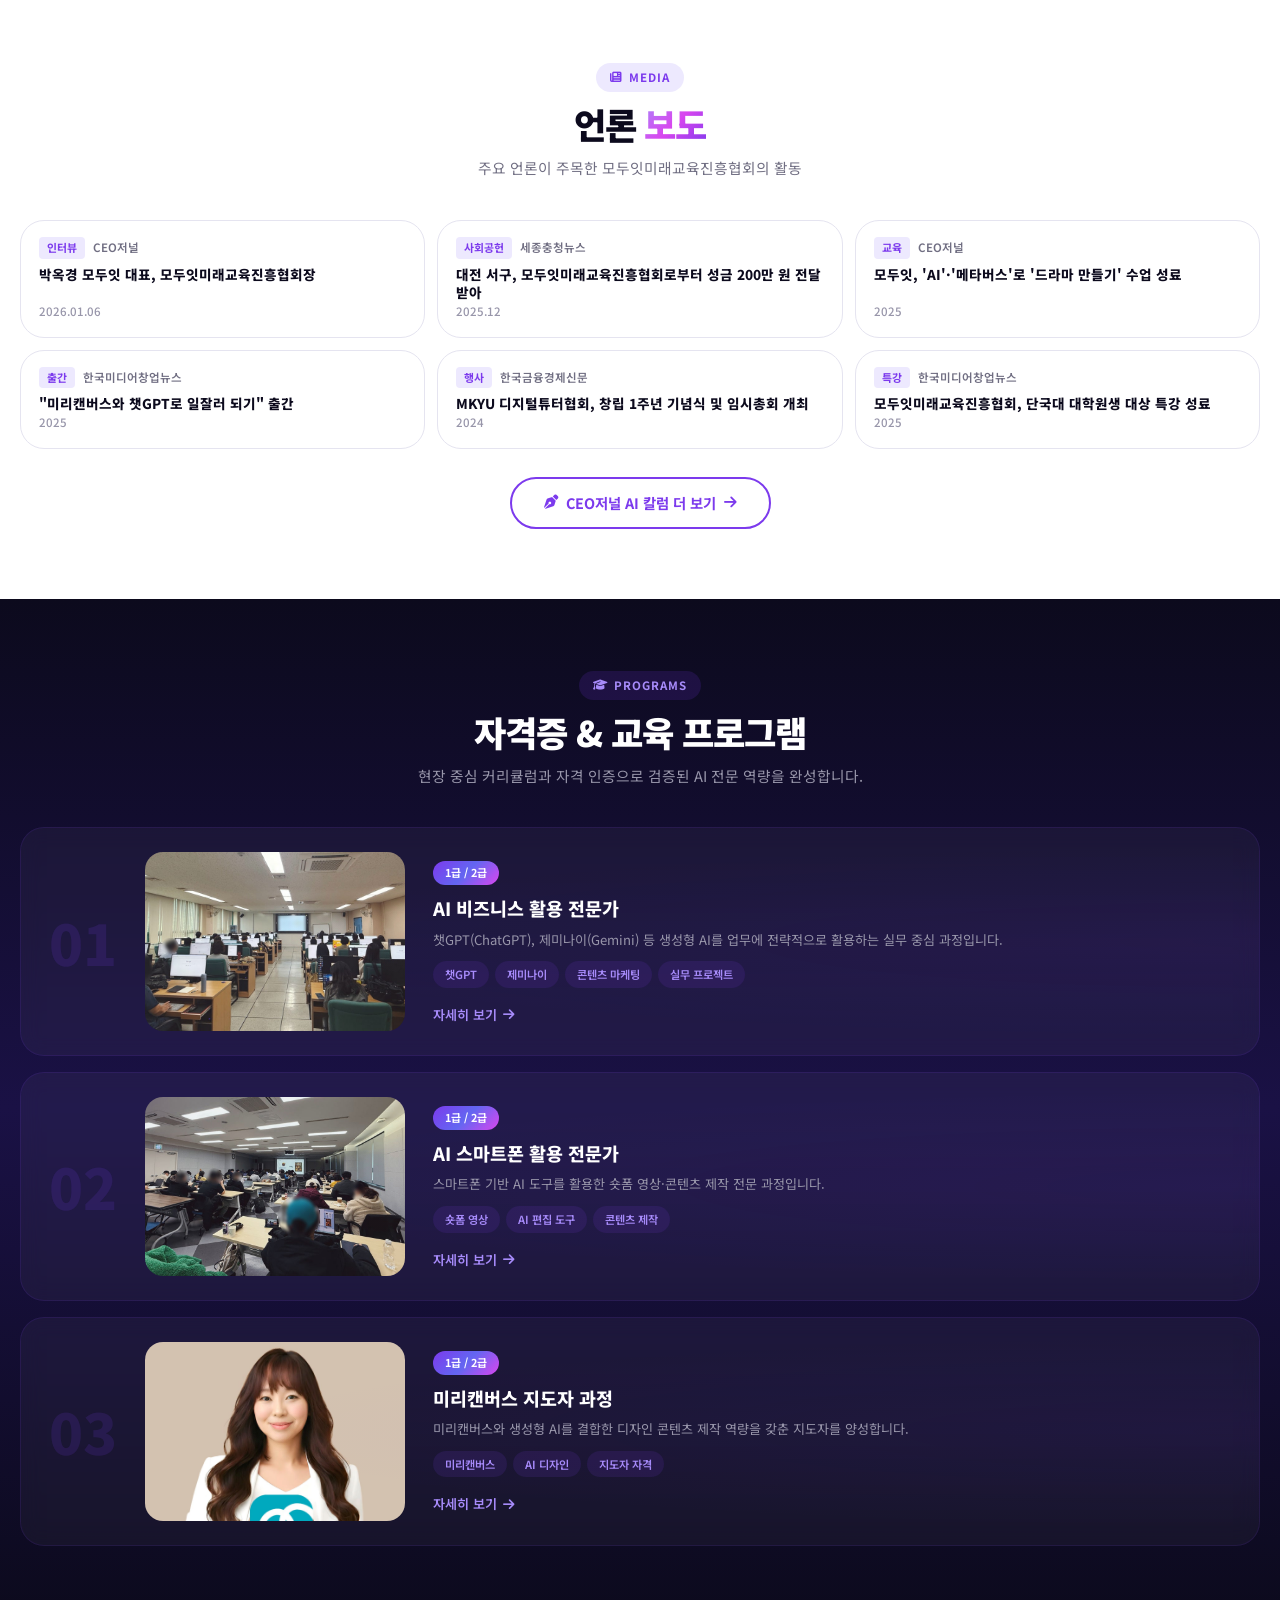
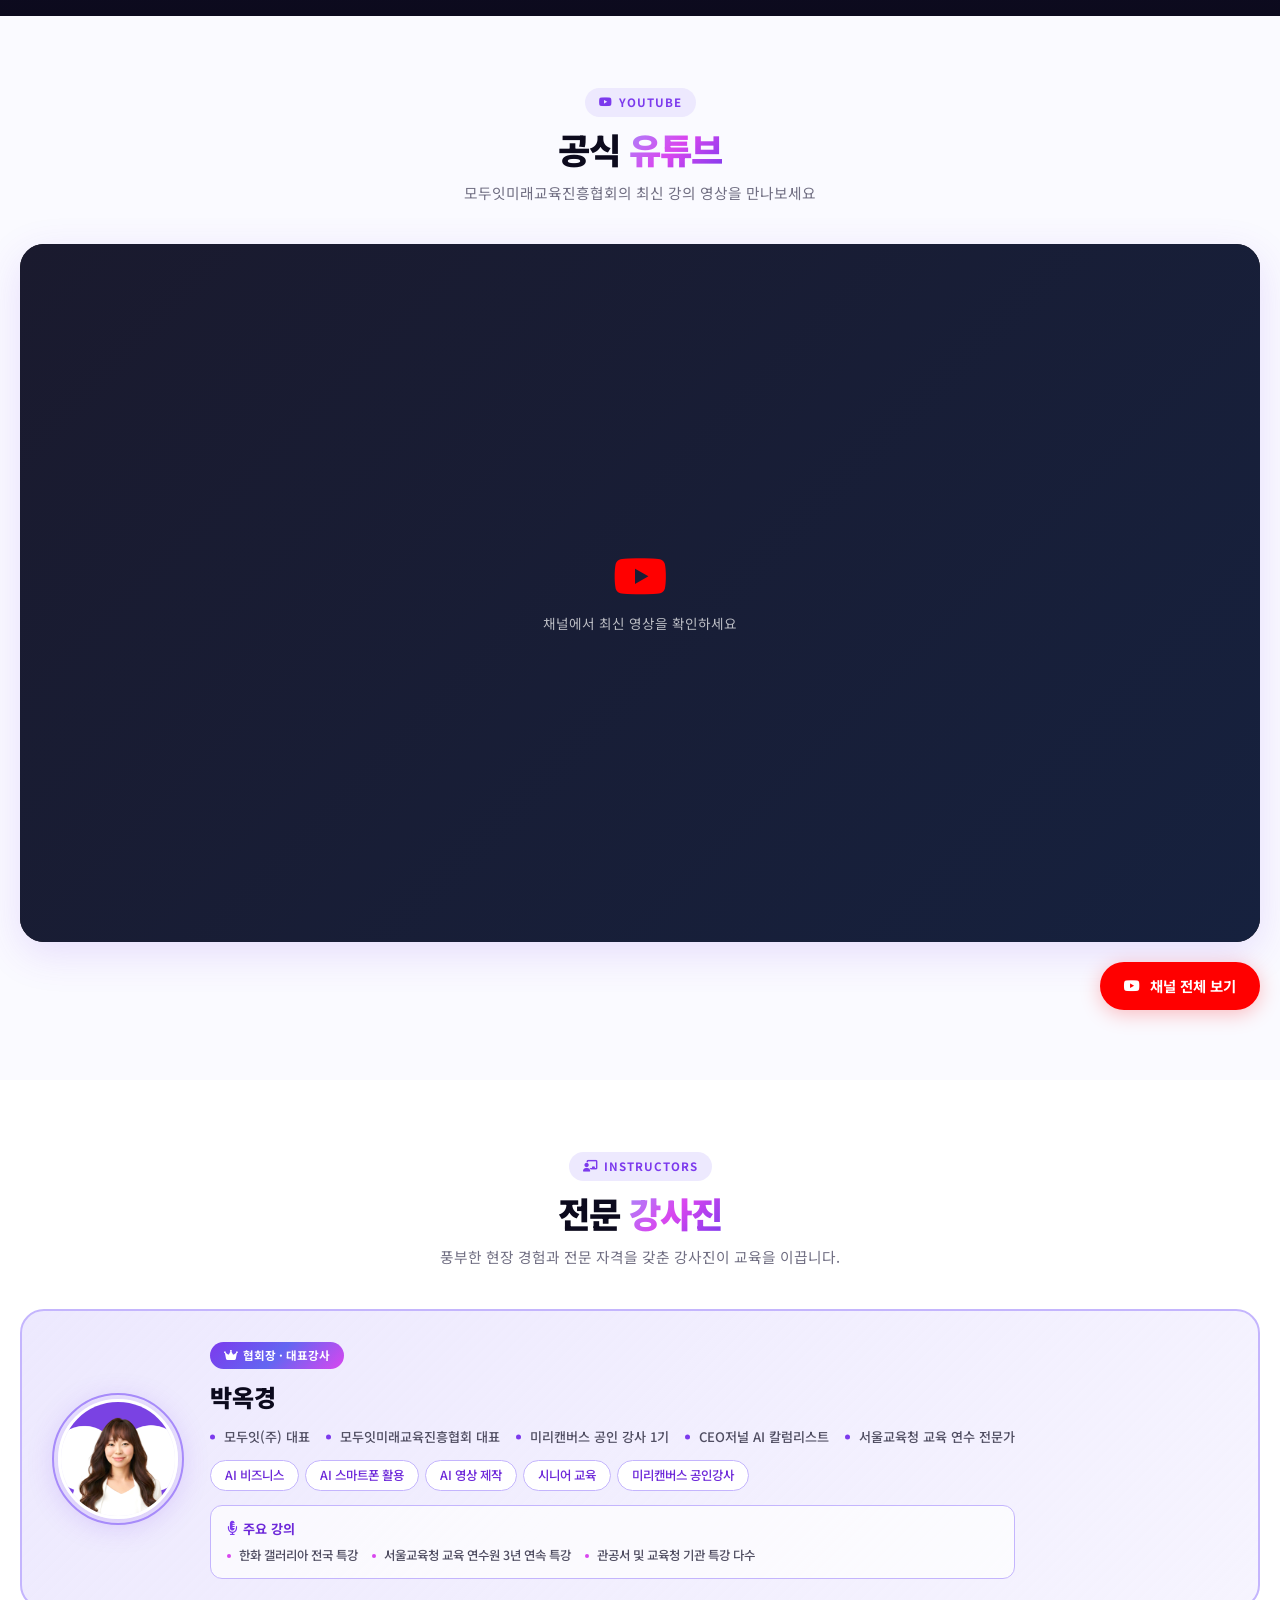
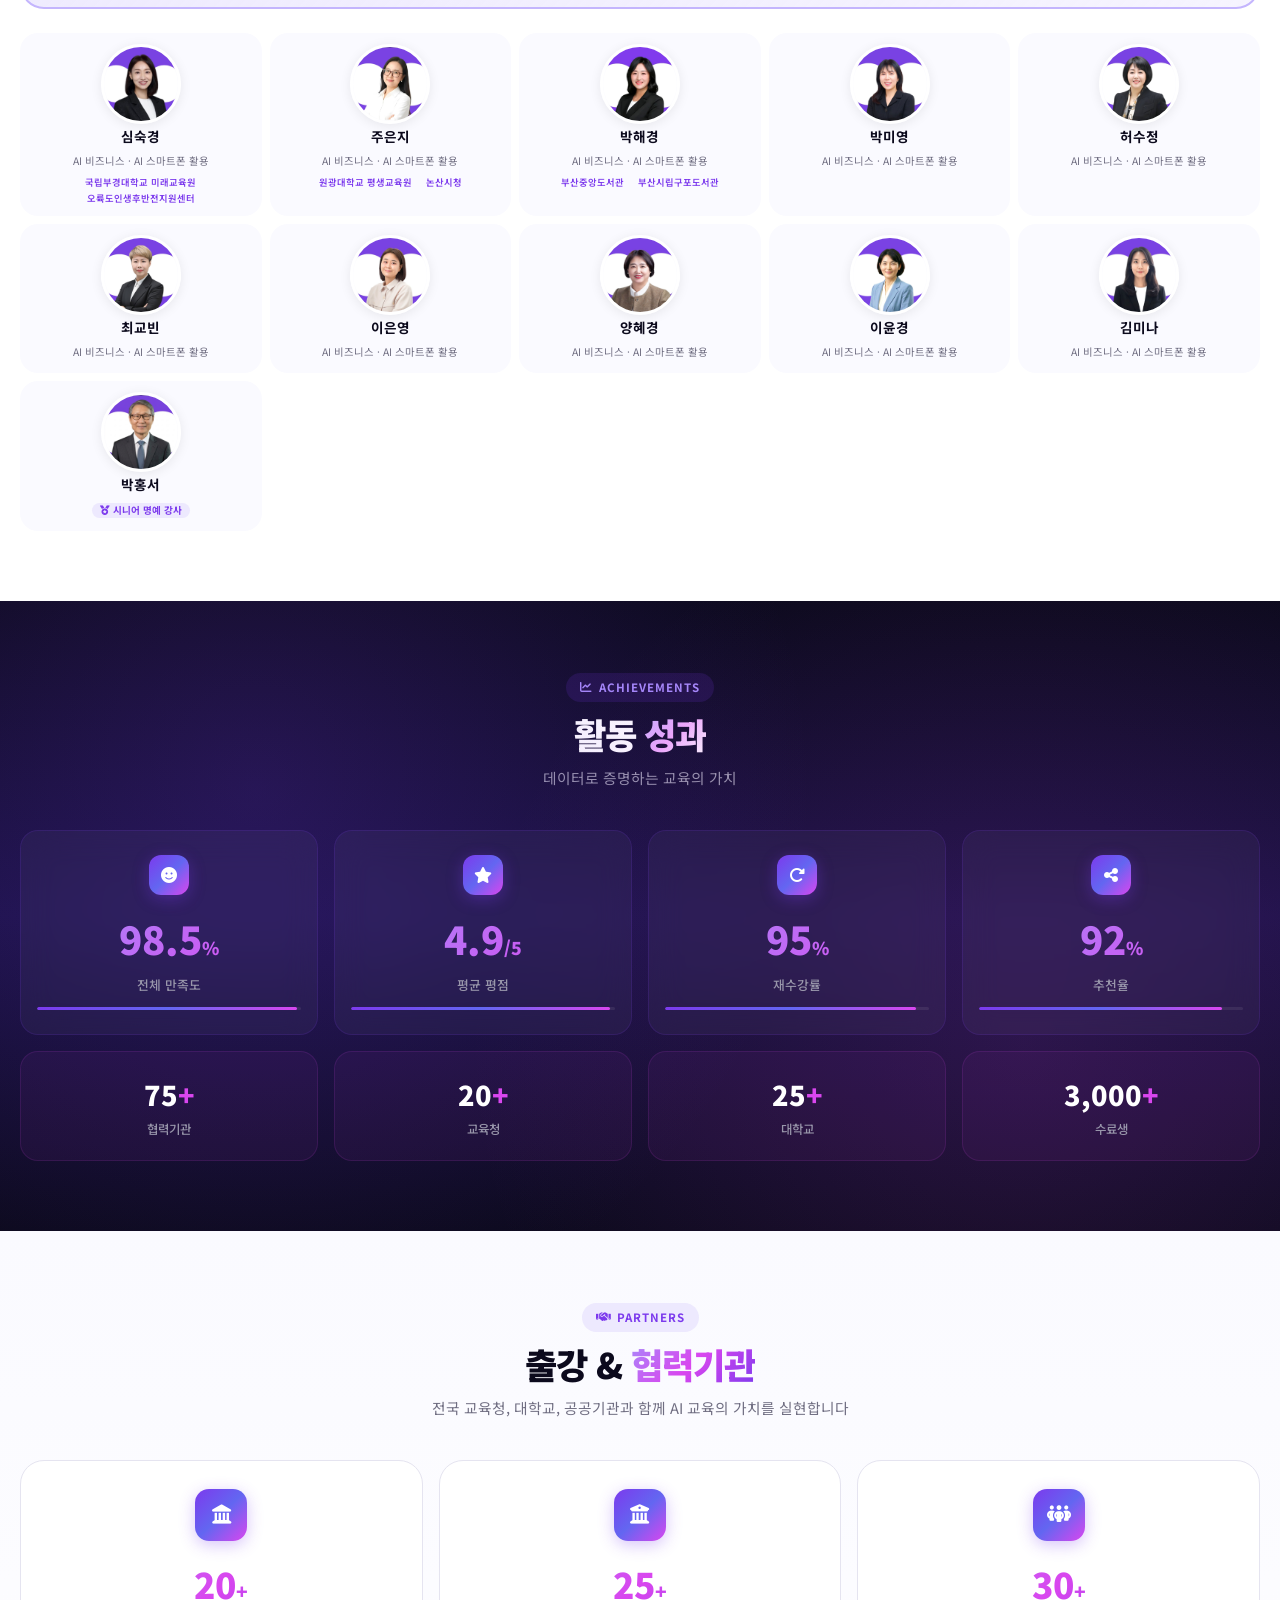
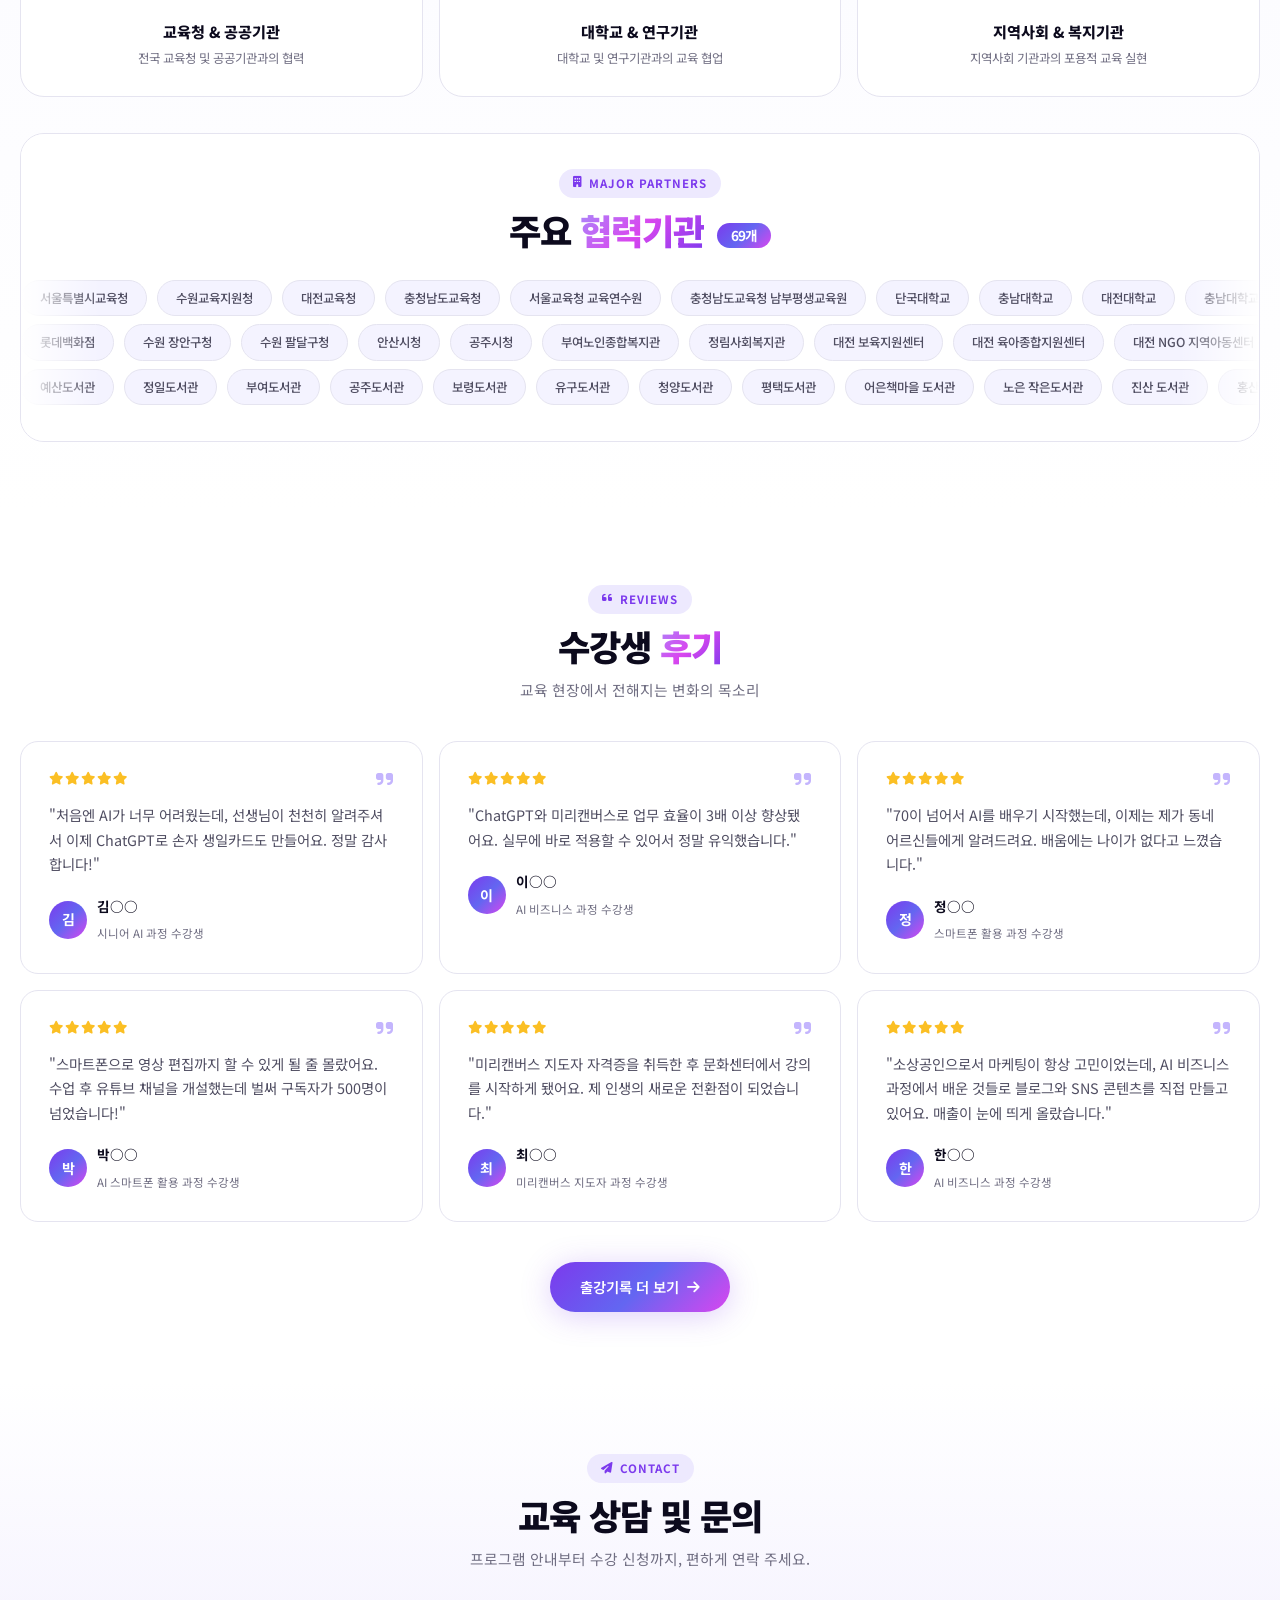
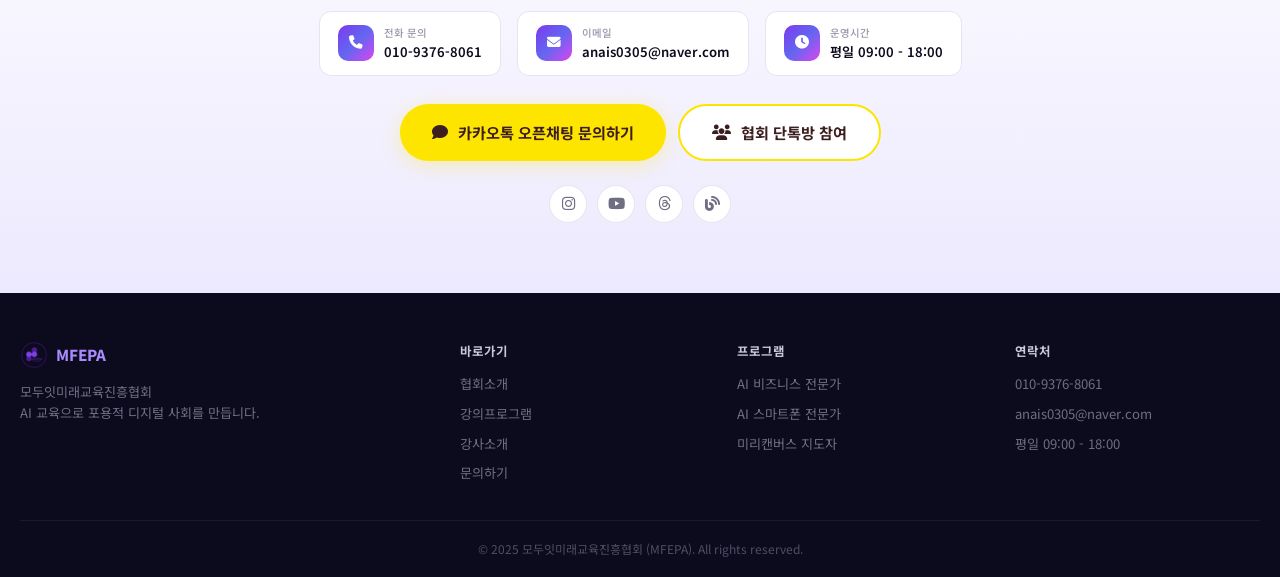
==== commit 0803f2b8: "카테고리별 분류 + SEO/GEO 최적화 + 관리자 리스트 개선 - class.html/class.js: 전체 보기 시 카테고리별 섹션으로 분리 표시 - admin.html: 전체" ====
--- a/index.html
+++ b/index.html
@@ -3,13 +3,120 @@
 <head>
   <meta charset="UTF-8">
   <meta name="viewport" content="width=device-width, initial-scale=1.0">
-  <title>모두잇미래교육진흥협회 | MFEPA</title>
-  <meta name="description" content="모두잇미래교육진흥협회 - AI·디지털 교육으로 세대 간 기술 격차를 해소하고 포용적 미래 사회를 만듭니다">
+  <title>모두잇미래교육진흥협회 | AI·디지털 교육 전문기관 | MFEPA</title>
+  <meta name="description" content="모두잇미래교육진흥협회(MFEPA) - 박옥경 대표강사와 함께하는 챗GPT·제미나이 활용 교육, AI 비즈니스 활용 전문가·AI 스마트폰 활용 전문가·미리캔버스 지도자 자격증 과정 운영. 서울교육청·한화 갤러리아 등 75개+ 기관 출강. 3,000명+ 수료, 만족도 98.5%.">
+  <meta name="keywords" content="AI교육,디지털교육,모두잇,모두잇미래교육진흥협회,MFEPA,AI비즈니스활용전문가,AI스마트폰활용전문가,미리캔버스강사,미리캔버스지도자,ChatGPT교육,챗GPT교육,챗GPT활용,제미나이,제미나이활용,Gemini교육,생성형AI교육,시니어AI교육,디지털소외계층교육,AI자격증,미래교육,박옥경,박옥경강사,AI강사,AI강사양성,디지털리터러시,AI활용교육,미리캔버스공인강사,ChatGPT강의,제미나이강의">
+  <meta name="robots" content="index, follow, max-image-preview:large, max-snippet:-1">
+  <meta name="author" content="모두잇미래교육진흥협회">
+  <meta name="theme-color" content="#7c3aed">
+  <link rel="canonical" href="https://www.modoit.co.kr/">
+
+  <!-- Open Graph (SNS 공유 최적화) -->
+  <meta property="og:type" content="website">
+  <meta property="og:title" content="모두잇미래교육진흥협회 | AI·디지털 교육 전문기관">
+  <meta property="og:description" content="박옥경 대표강사와 함께하는 챗GPT·제미나이 AI 교육. AI 비즈니스·스마트폰 활용 전문가, 미리캔버스 지도자 자격증 과정. 75개+ 기관 출강, 3,000명+ 수료.">
+  <meta property="og:url" content="https://www.modoit.co.kr/">
+  <meta property="og:image" content="https://www.modoit.co.kr/images/logo.png">
+  <meta property="og:site_name" content="모두잇미래교육진흥협회">
+  <meta property="og:locale" content="ko_KR">
+
+  <!-- Twitter Card -->
+  <meta name="twitter:card" content="summary_large_image">
+  <meta name="twitter:title" content="모두잇미래교육진흥협회 | AI·디지털 교육 전문기관">
+  <meta name="twitter:description" content="AI 비즈니스·스마트폰 활용 전문가, 미리캔버스 지도자 자격증 과정. 시니어·소외계층 맞춤 AI 교육.">
+  <meta name="twitter:image" content="https://www.modoit.co.kr/images/logo.png">
+
+  <!-- Favicon -->
+  <link rel="icon" type="image/png" href="images/logo.png">
+  <link rel="apple-touch-icon" href="images/logo.png">
+
+  <!-- 네이버 검색 등록 (발급 후 content 값 교체) -->
+  <!-- <meta name="naver-site-verification" content="여기에_인증코드_입력"> -->
+  <!-- 구글 서치 콘솔 (발급 후 content 값 교체) -->
+  <!-- <meta name="google-site-verification" content="여기에_인증코드_입력"> -->
+
+  <!-- JSON-LD 구조화 데이터: 교육기관 -->
+  <script type="application/ld+json">
+  {
+    "@context": "https://schema.org",
+    "@type": "EducationalOrganization",
+    "name": "모두잇미래교육진흥협회",
+    "alternateName": ["MFEPA", "모두잇", "Modoit Future Education Promotion Association"],
+    "url": "https://www.modoit.co.kr",
+    "logo": "https://www.modoit.co.kr/images/logo.png",
+    "image": "https://www.modoit.co.kr/images/og-image.png",
+    "description": "AI·디지털 교육으로 세대 간 기술 격차를 해소하고 포용적 미래 사회를 만드는 교육 전문기관. AI 비즈니스 활용 전문가, AI 스마트폰 활용 전문가, 미리캔버스 지도자 자격증 과정을 운영합니다.",
+    "foundingDate": "2024",
+    "telephone": "+82-10-9376-8061",
+    "email": "anais0305@naver.com",
+    "sameAs": [
+      "https://www.youtube.com/@sujung_world",
+      "https://www.instagram.com/sujung_world/",
+      "https://blog.naver.com/sujung_world",
+      "https://www.threads.com/@sujung_world"
+    ],
+    "founder": {
+      "@type": "Person",
+      "name": "박옥경",
+      "alternateName": ["박옥경강사", "박옥경 대표"],
+      "jobTitle": "협회장·대표강사",
+      "description": "챗GPT·제미나이 등 생성형 AI 교육 전문가. 미리캔버스 공인 강사 1기, CEO저널 AI 칼럼리스트, 서울교육청 교육 연수 전문가. 한화 갤러리아 전국 특강, 서울교육청 3년 연속 특강 등 75개+ 기관 출강.",
+      "knowsAbout": ["ChatGPT 교육", "챗GPT 활용", "제미나이 활용", "Gemini AI", "미리캔버스", "AI 비즈니스", "시니어 AI 교육"],
+      "sameAs": [
+        "https://www.youtube.com/@sujung_world",
+        "https://www.instagram.com/sujung_world/",
+        "https://blog.naver.com/sujung_world"
+      ]
+    },
+    "hasOfferCatalog": {
+      "@type": "OfferCatalog",
+      "name": "AI·디지털 교육 자격증 프로그램",
+      "itemListElement": [
+        {
+          "@type": "Course",
+          "name": "AI 비즈니스 활용 전문가 (1급/2급)",
+          "description": "챗GPT(ChatGPT), 제미나이(Gemini) 등 생성형 AI를 업무에 전략적으로 활용하는 실무 중심 자격증 과정. 박옥경 대표강사 직강.",
+          "provider": {"@type": "Organization", "name": "모두잇미래교육진흥협회"},
+          "educationalLevel": "전문가",
+          "teaches": ["챗GPT 활용", "제미나이 활용", "생성형 AI 비즈니스", "콘텐츠 마케팅", "AI 프롬프트 작성"]
+        },
+        {
+          "@type": "Course",
+          "name": "AI 스마트폰 활용 전문가 (1급/2급)",
+          "description": "스마트폰 기반 AI 도구를 활용한 숏폼 영상·콘텐츠 제작 전문 자격증 과정",
+          "provider": {"@type": "Organization", "name": "모두잇미래교육진흥협회"},
+          "educationalLevel": "전문가",
+          "teaches": ["숏폼 영상 제작", "AI 편집 도구", "모바일 콘텐츠 제작"]
+        },
+        {
+          "@type": "Course",
+          "name": "미리캔버스 지도자 과정 (1급/2급)",
+          "description": "미리캔버스와 생성형 AI를 결합한 디자인 콘텐츠 제작 역량을 갖춘 지도자 양성 자격증 과정",
+          "provider": {"@type": "Organization", "name": "모두잇미래교육진흥협회"},
+          "educationalLevel": "지도자",
+          "teaches": ["미리캔버스 활용", "AI 디자인", "콘텐츠 제작 지도"]
+        }
+      ]
+    },
+    "aggregateRating": {
+      "@type": "AggregateRating",
+      "ratingValue": "4.9",
+      "bestRating": "5",
+      "ratingCount": "3000"
+    },
+    "areaServed": {
+      "@type": "Country",
+      "name": "대한민국"
+    },
+    "knowsAbout": ["인공지능 교육", "디지털 리터러시", "시니어 AI 교육", "미리캔버스", "ChatGPT", "챗GPT", "제미나이", "Gemini", "생성형 AI", "디지털 소외계층 교육", "AI 자격증", "AI 강사 양성", "AI 비즈니스 활용"]
+  }
+  </script>
+
   <link rel="preconnect" href="https://fonts.googleapis.com">
   <link rel="preconnect" href="https://fonts.gstatic.com" crossorigin>
   <link href="https://fonts.googleapis.com/css2?family=Noto+Sans+KR:wght@300;400;500;600;700;800;900&display=swap" rel="stylesheet">
   <link rel="stylesheet" href="https://cdnjs.cloudflare.com/ajax/libs/font-awesome/6.5.1/css/all.min.css">
-  <link rel="stylesheet" href="style.css?v=20260503">
+  <link rel="stylesheet" href="style.css?v=20260511">
 </head>
 <body>
 
@@ -36,7 +143,7 @@
         <li><a href="https://www.ceojhn.com/news/articleList.html?sc_area=A&view_type=sm&sc_word=%EB%B0%95%EC%98%A5%EA%B2%BD" target="_blank" rel="noopener">AI칼럼</a></li>
         <li><a href="https://www.youtube.com/@sujung_world" target="_blank" rel="noopener" class="nav-youtube"><i class="fab fa-youtube"></i> 유튜브</a></li>
         <li><a href="#testimonials">후기</a></li>
-        <li><a href="#" onclick="alert('온라인 클래스는 현재 준비중입니다.\n곧 오픈 예정이니 조금만 기다려주세요!');return false;">온라인 클래스</a></li>
+        <li><a href="class.html">온라인 클래스</a></li>
         <li><a href="#contact" class="nav-cta">문의하기</a></li>
         <li><a href="https://open.kakao.com/o/g5r1uQsf" target="_blank" rel="noopener" class="nav-kakao"><i class="fas fa-comment"></i> 단톡방</a></li>
       </ul>
@@ -94,7 +201,7 @@
         <span class="hero-title-line hero-title-gradient">모두를 잇습니다</span>
       </h1>
       <p class="hero-desc">
-        AI·디지털 역량 교육을 통해<br>
+        챗GPT·제미나이 등 생성형 AI 교육을 통해<br>
         세대와 기술의 격차를 연결합니다
       </p>
       <div class="hero-actions">
@@ -249,9 +356,10 @@
           <div class="program-body">
             <div class="program-level">1급 / 2급</div>
             <h3>AI 비즈니스 활용 전문가</h3>
-            <p>ChatGPT, Gemini 등 생성형 AI를 업무에 전략적으로 활용하는 실무 중심 과정입니다.</p>
+            <p>챗GPT(ChatGPT), 제미나이(Gemini) 등 생성형 AI를 업무에 전략적으로 활용하는 실무 중심 과정입니다.</p>
             <ul class="program-tags">
-              <li>생성형 AI</li>
+              <li>챗GPT</li>
+              <li>제미나이</li>
               <li>콘텐츠 마케팅</li>
               <li>실무 프로젝트</li>
             </ul>
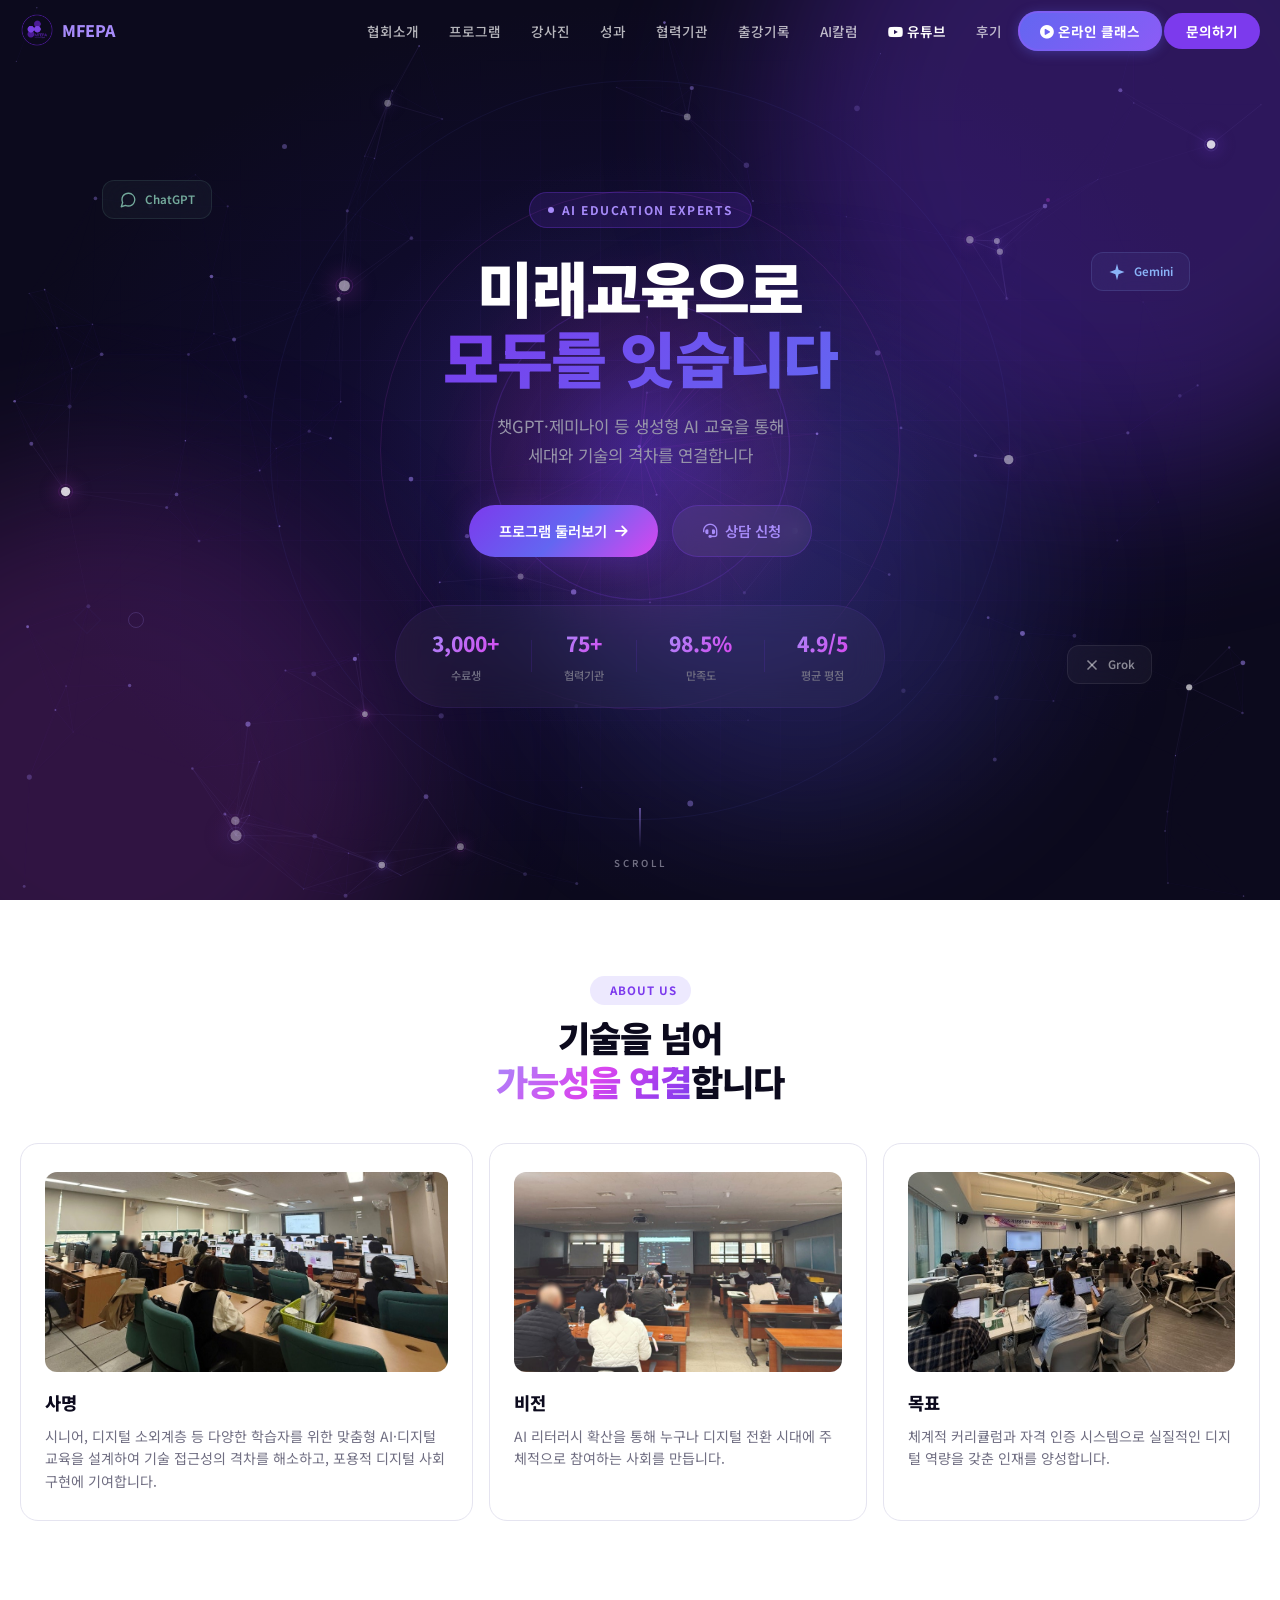
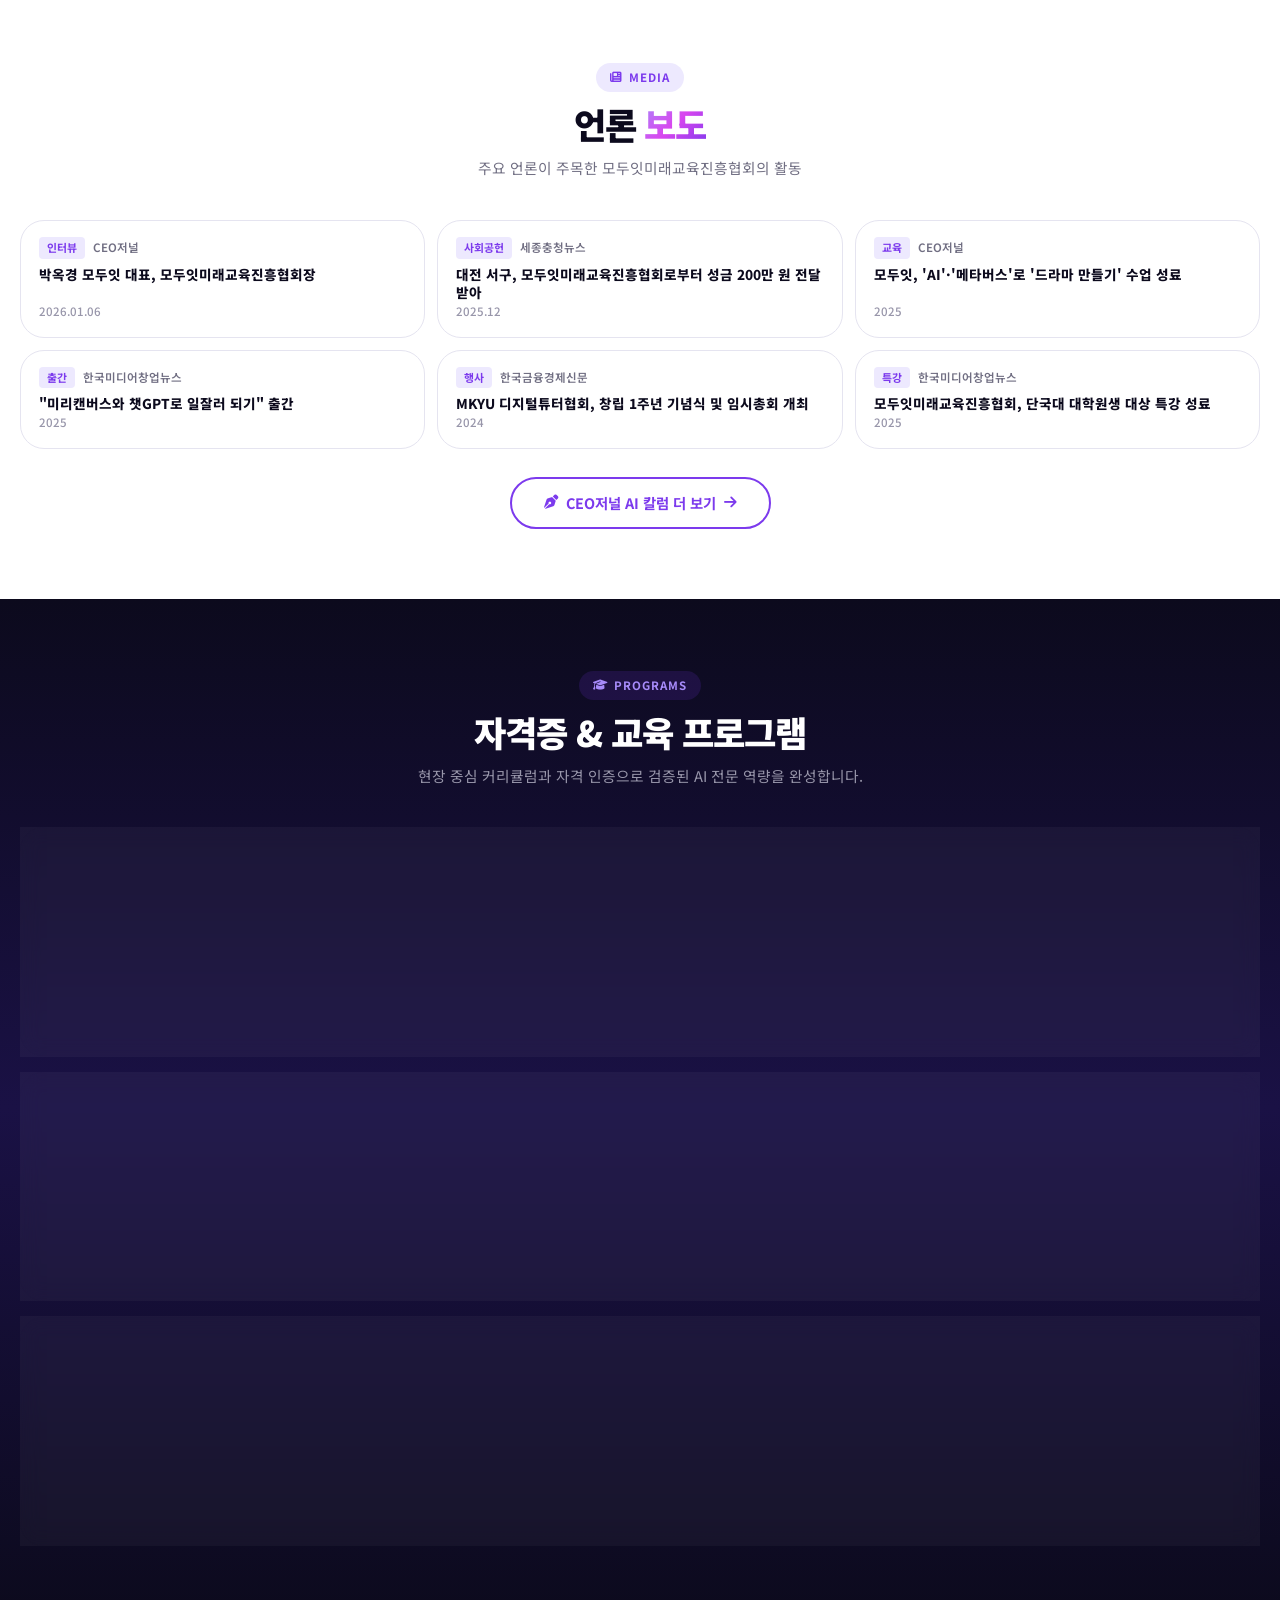
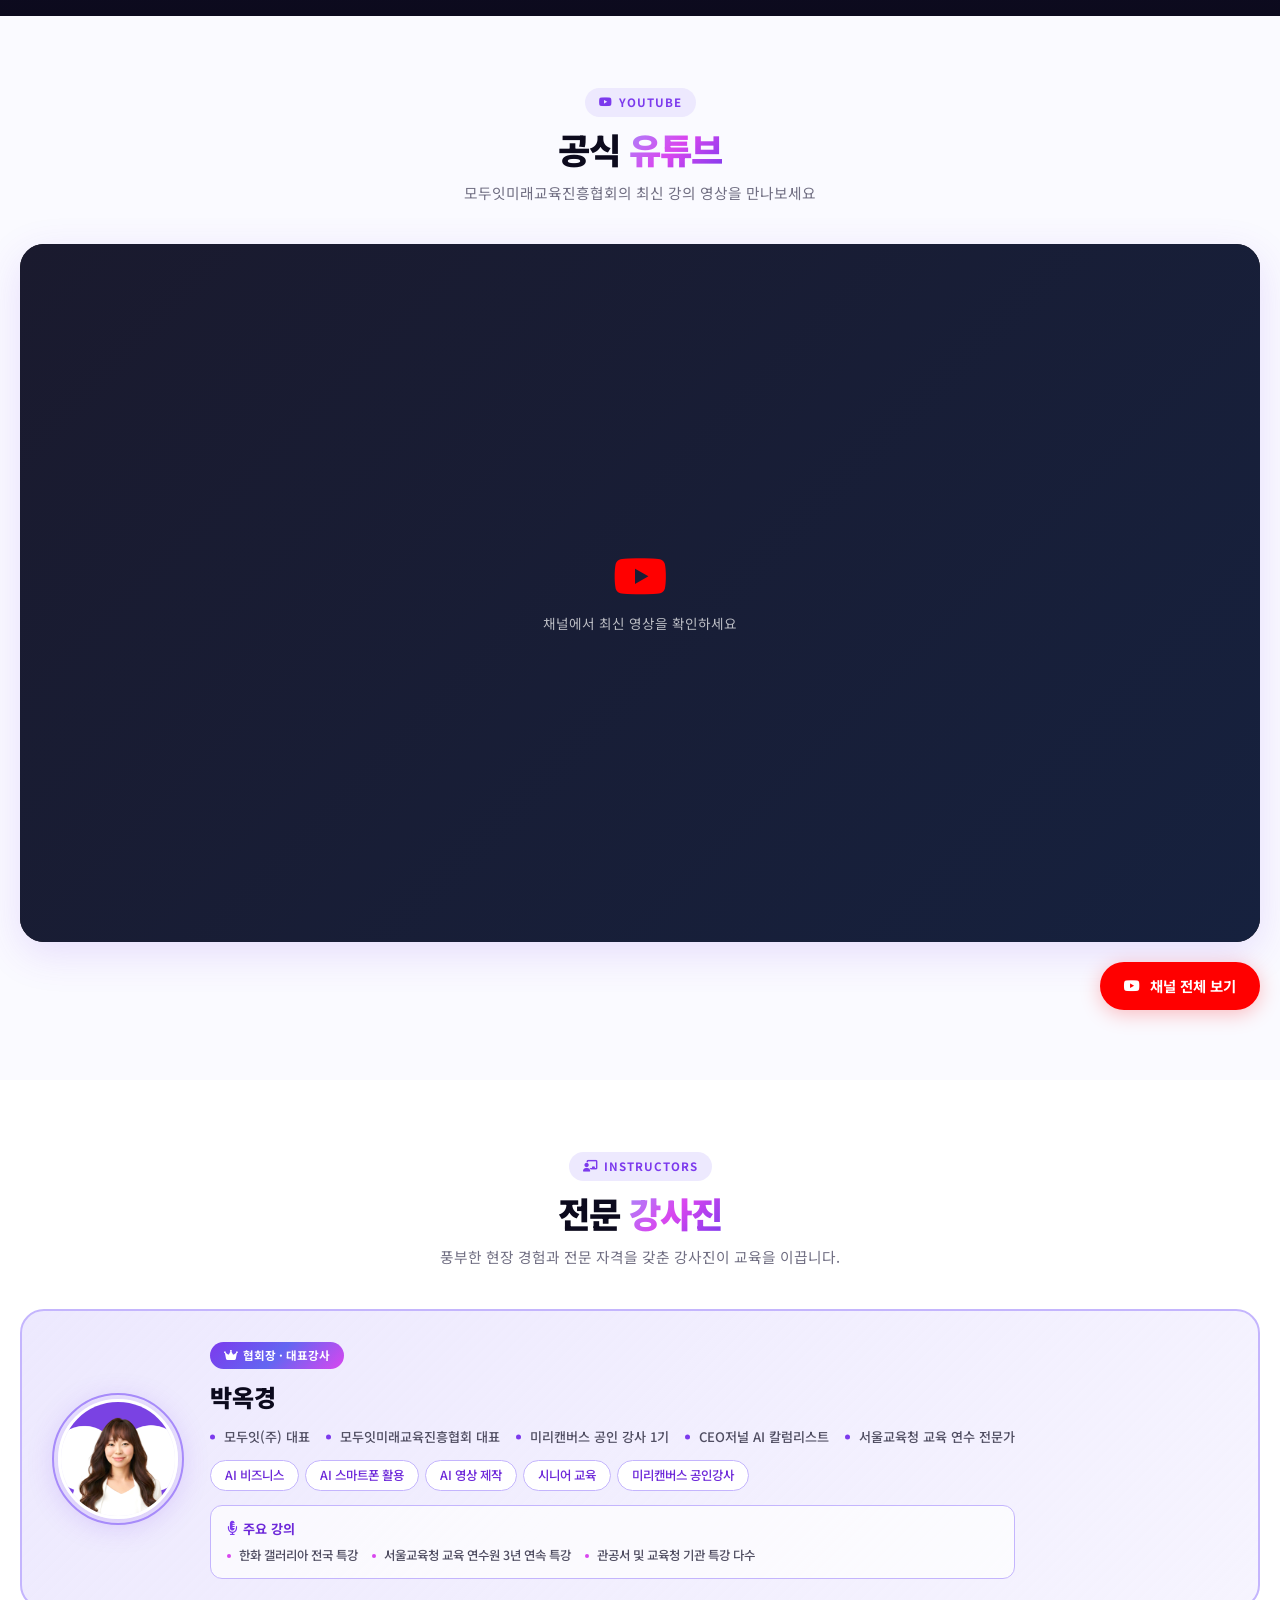
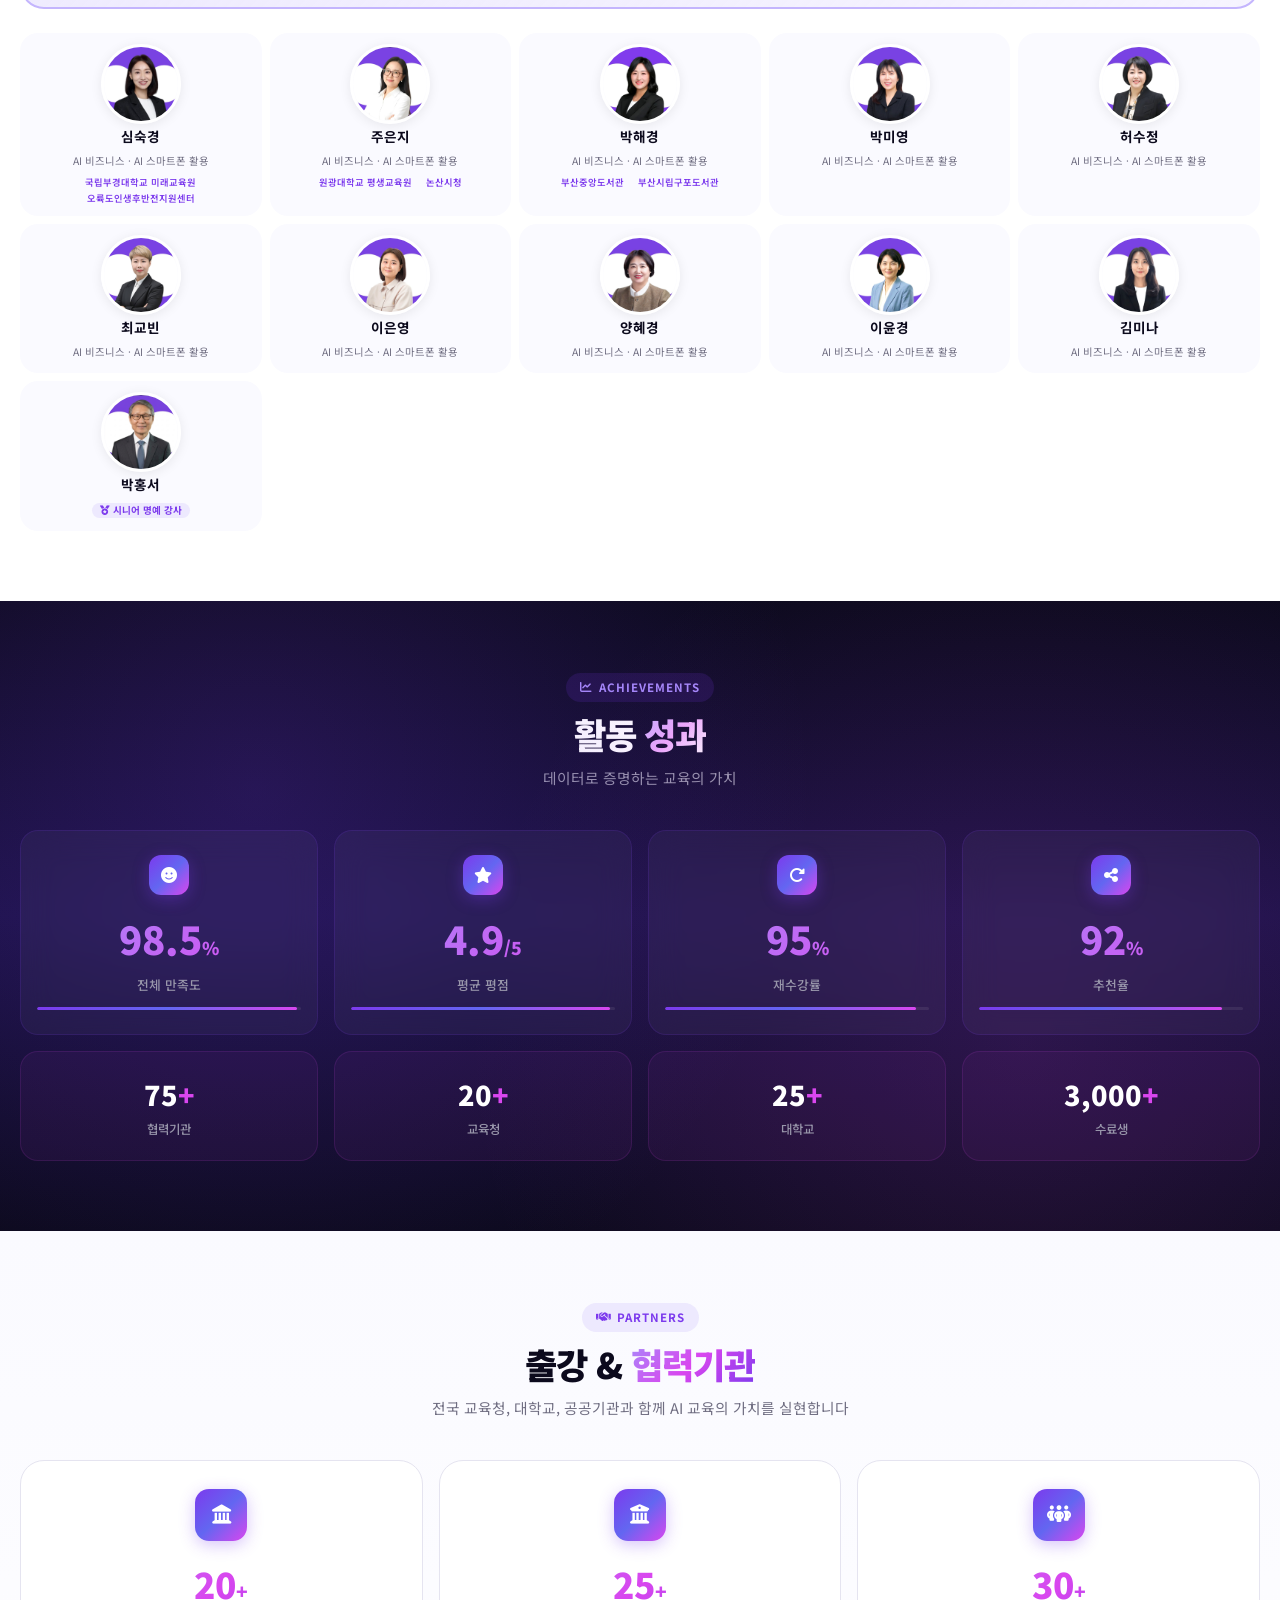
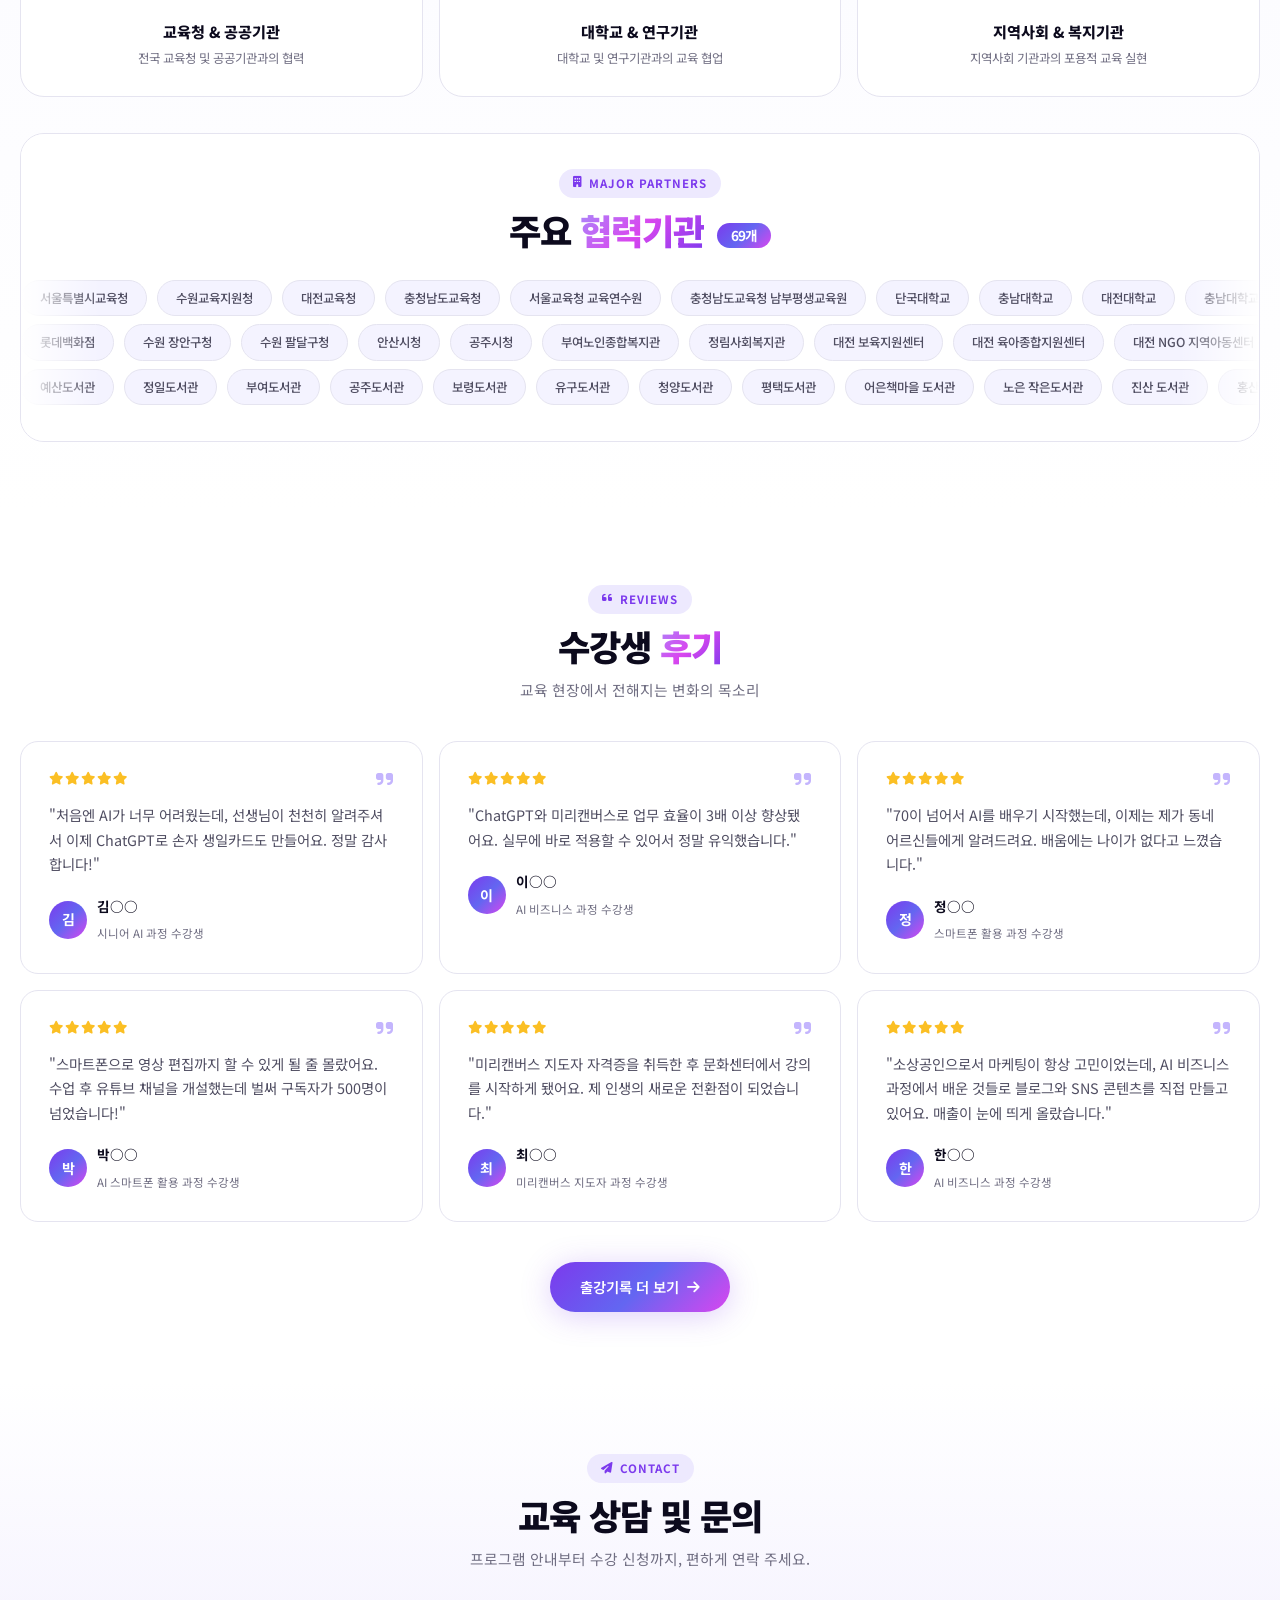
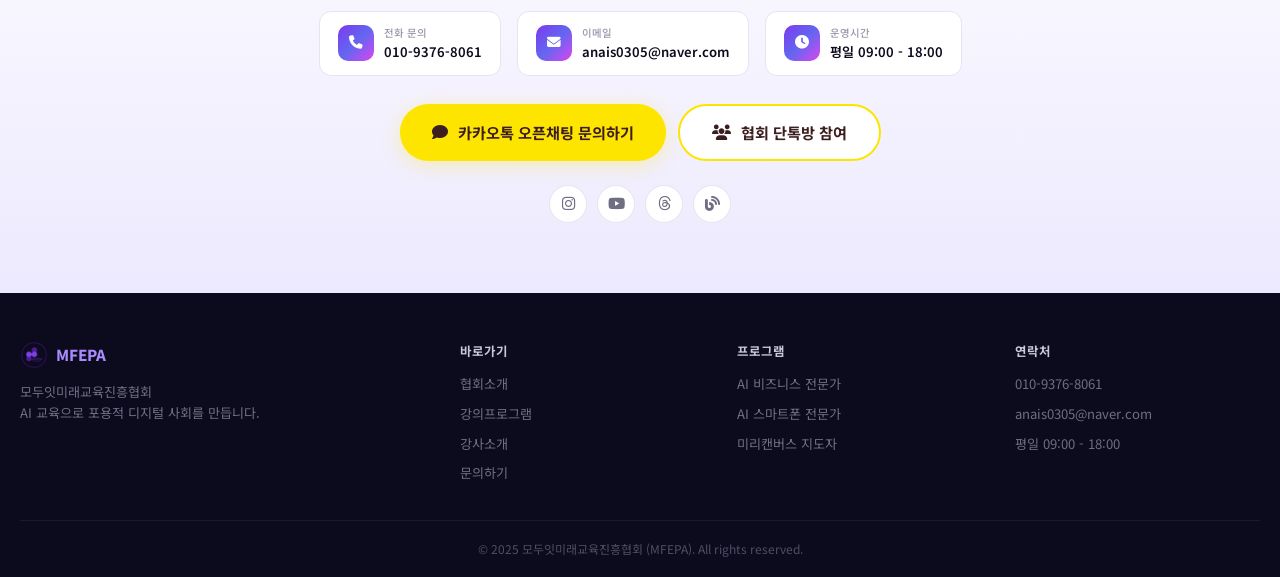
==== commit 9370b5a5: "보안 강화 + 메뉴 UI 개선 - XSS 방지: escapeHtml/sanitizeUrl 전 파일 적용 - Firestore Security Rules 추가 (컬렉션별 세분화) -" ====
--- a/index.html
+++ b/index.html
@@ -143,9 +143,8 @@
         <li><a href="https://www.ceojhn.com/news/articleList.html?sc_area=A&view_type=sm&sc_word=%EB%B0%95%EC%98%A5%EA%B2%BD" target="_blank" rel="noopener">AI칼럼</a></li>
         <li><a href="https://www.youtube.com/@sujung_world" target="_blank" rel="noopener" class="nav-youtube"><i class="fab fa-youtube"></i> 유튜브</a></li>
         <li><a href="#testimonials">후기</a></li>
-        <li><a href="class.html">온라인 클래스</a></li>
+        <li><a href="class.html" class="nav-class"><i class="fas fa-play-circle"></i> 온라인 클래스</a></li>
         <li><a href="#contact" class="nav-cta">문의하기</a></li>
-        <li><a href="https://open.kakao.com/o/g5r1uQsf" target="_blank" rel="noopener" class="nav-kakao"><i class="fas fa-comment"></i> 단톡방</a></li>
       </ul>
     </div>
   </nav>
--- a/style.css
+++ b/style.css
@@ -104,19 +104,22 @@
 .nav-links li a:hover { color: var(--white); background: rgba(124, 58, 237, 0.2); }
 .nav.scrolled .nav-links li a { color: var(--gray-700); font-weight: 600; }
 .nav.scrolled .nav-links li a:hover { color: var(--purple-dark); background: var(--purple-subtle); }
+.nav-class {
+  background: linear-gradient(135deg, #6366f1, #8b5cf6) !important; color: var(--white) !important;
+  font-weight: 700 !important; padding: 8px 20px !important;
+  border-radius: 50px !important; border: 2px solid rgba(139,92,246,0.5) !important;
+  box-shadow: 0 2px 12px rgba(99,102,241,0.35) !important;
+  animation: navClassPulse 2.5s ease-in-out infinite;
+}
+.nav-class:hover { background: linear-gradient(135deg, #4f46e5, #7c3aed) !important; box-shadow: 0 4px 20px rgba(99,102,241,0.5) !important; transform: translateY(-1px); }
+.nav.scrolled .nav-class { background: linear-gradient(135deg, #6366f1, #8b5cf6) !important; box-shadow: 0 2px 14px rgba(99,102,241,0.3) !important; }
+@keyframes navClassPulse { 0%,100%{box-shadow:0 2px 12px rgba(99,102,241,0.35)} 50%{box-shadow:0 2px 20px rgba(99,102,241,0.55)} }
 .nav-cta {
   background: var(--purple) !important; color: var(--white) !important;
   font-weight: 700 !important; padding: 8px 22px !important;
 }
 .nav.scrolled .nav-cta { background: var(--purple-dark) !important; box-shadow: 0 2px 12px rgba(124, 58, 237, 0.25) !important; }
 .nav-cta:hover { background: var(--purple-dark) !important; box-shadow: var(--shadow-purple) !important; }
-.nav-kakao {
-  background: #FEE500 !important; color: #3C1E1E !important;
-  font-weight: 700 !important; padding: 7px 14px !important;
-  border-radius: 50px !important; border: 2px solid #FEE500 !important;
-  box-shadow: 0 2px 10px rgba(254,229,0,0.3) !important;
-}
-.nav-kakao:hover { background: #F5DC00 !important; box-shadow: 0 4px 16px rgba(254,229,0,0.5) !important; }
 .nav-youtube { color: #fff !important; font-weight: 600 !important; }
 .nav-youtube:hover { color: #ffcccc !important; }
 .nav.scrolled .nav-youtube { color: #FF0000 !important; }
@@ -928,6 +931,8 @@
     border-top: 1px solid var(--gray-200); box-shadow: 0 12px 32px rgba(0,0,0,0.08);
   }
   .nav-links.active { display: flex; }
+  .nav-links .nav-class { text-align: center; margin: 4px 0; }
+  .nav-links .nav-cta { text-align: center; margin: 4px 0; }
   .nav-toggle { display: flex; }
   .hero { min-height: 100vh; }
   .hero-title-line { font-size: 2.2rem; }
